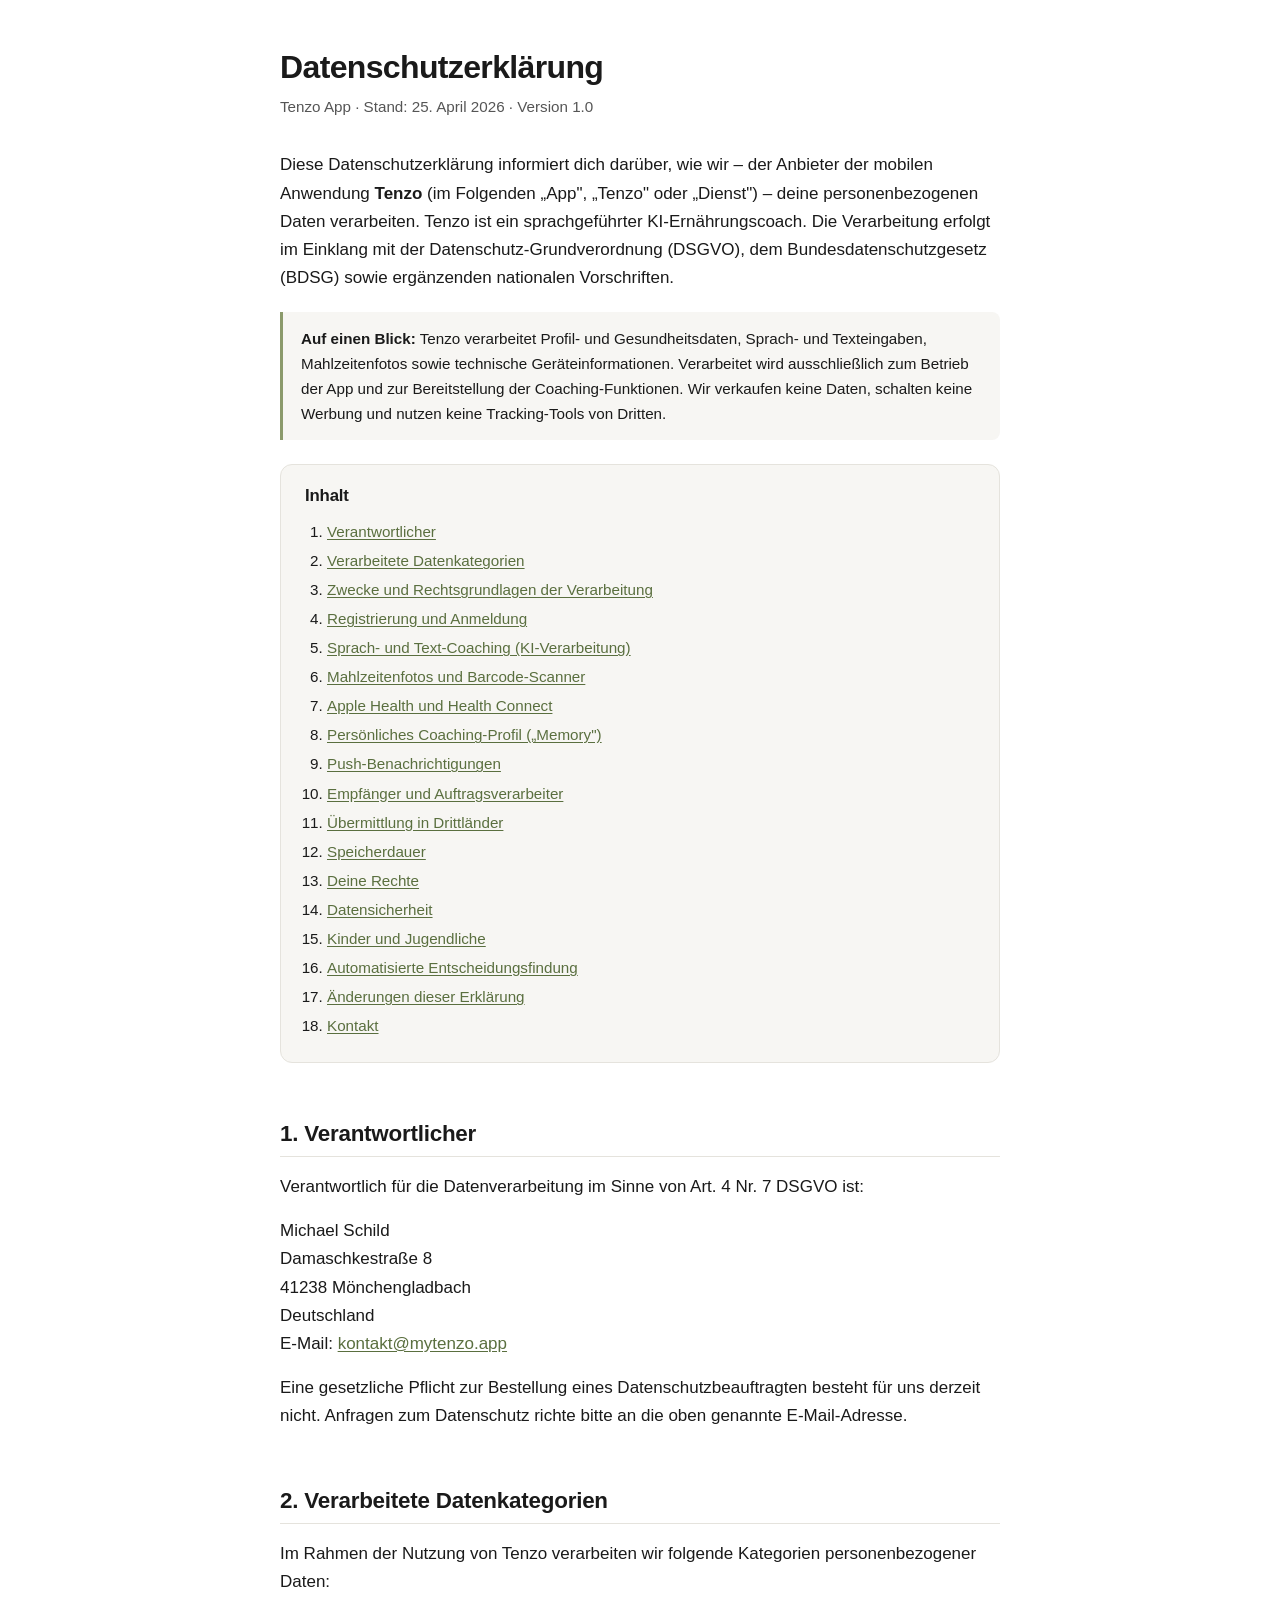
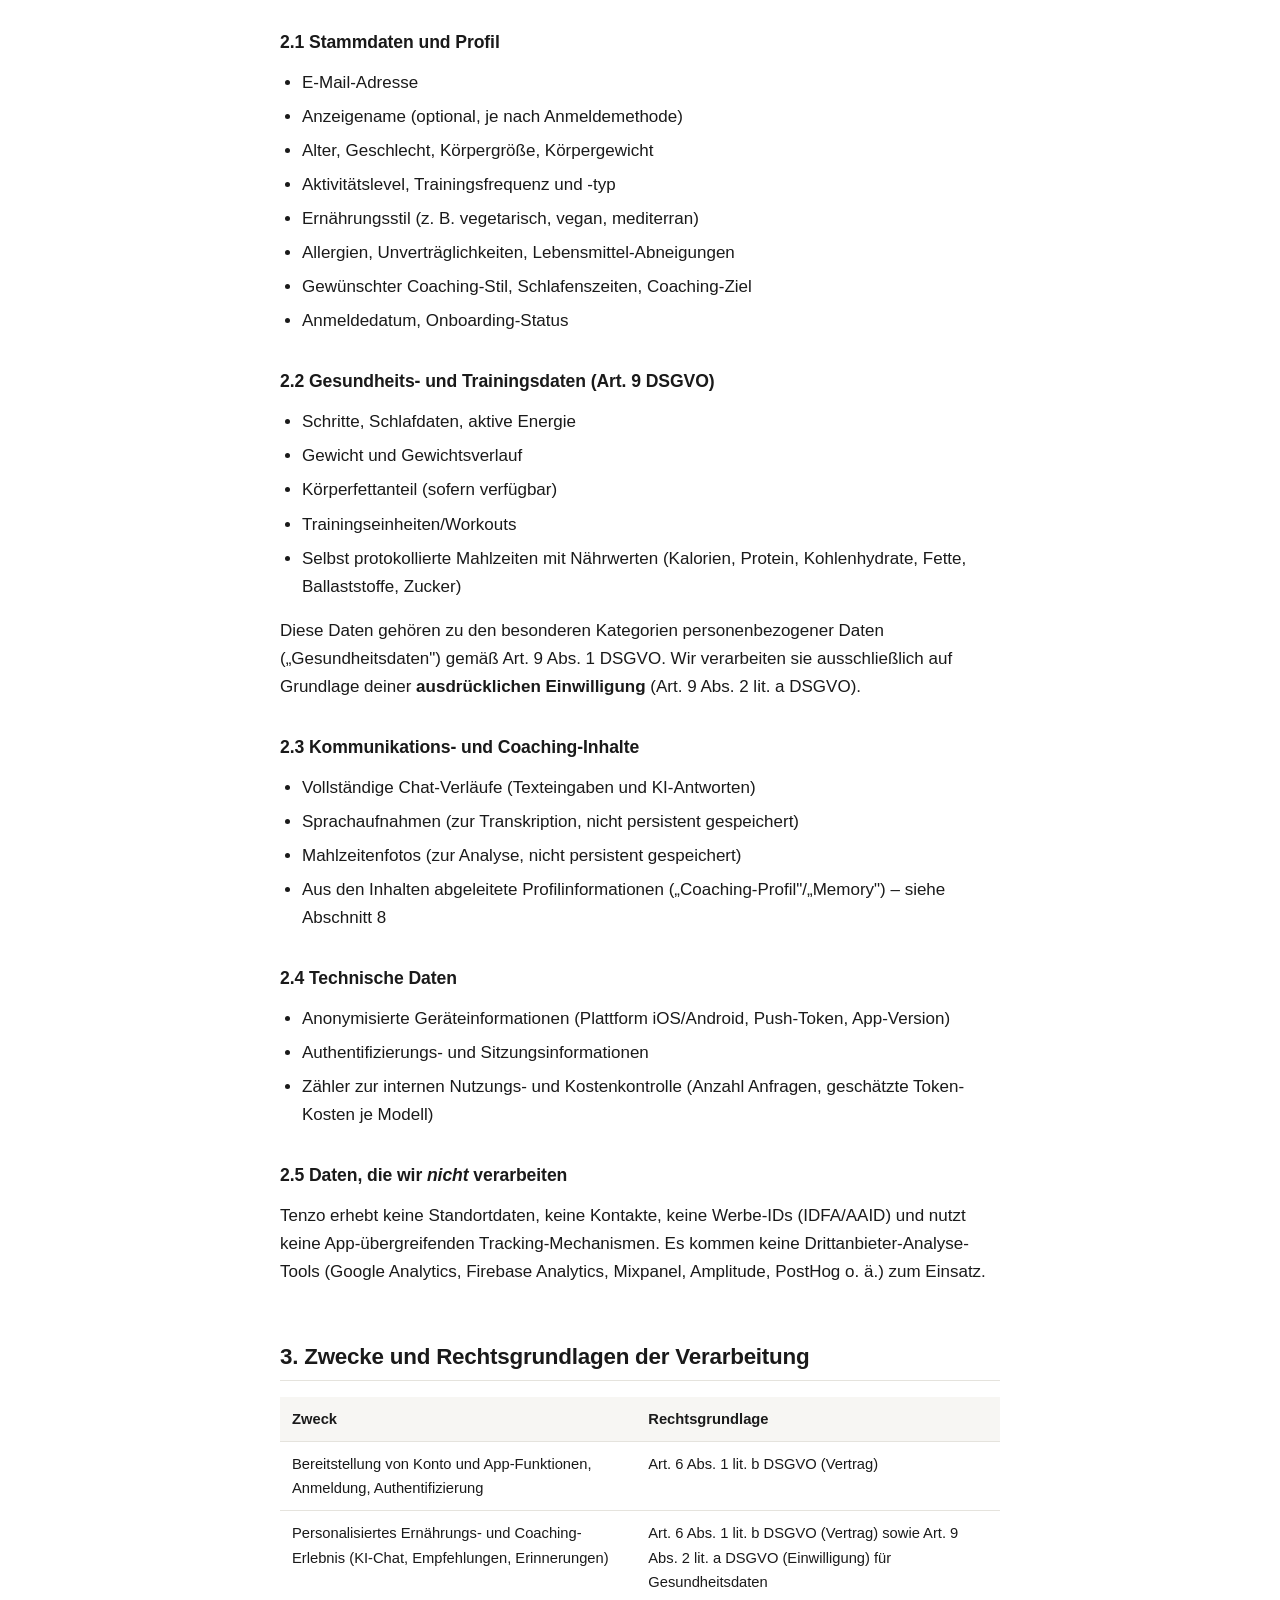
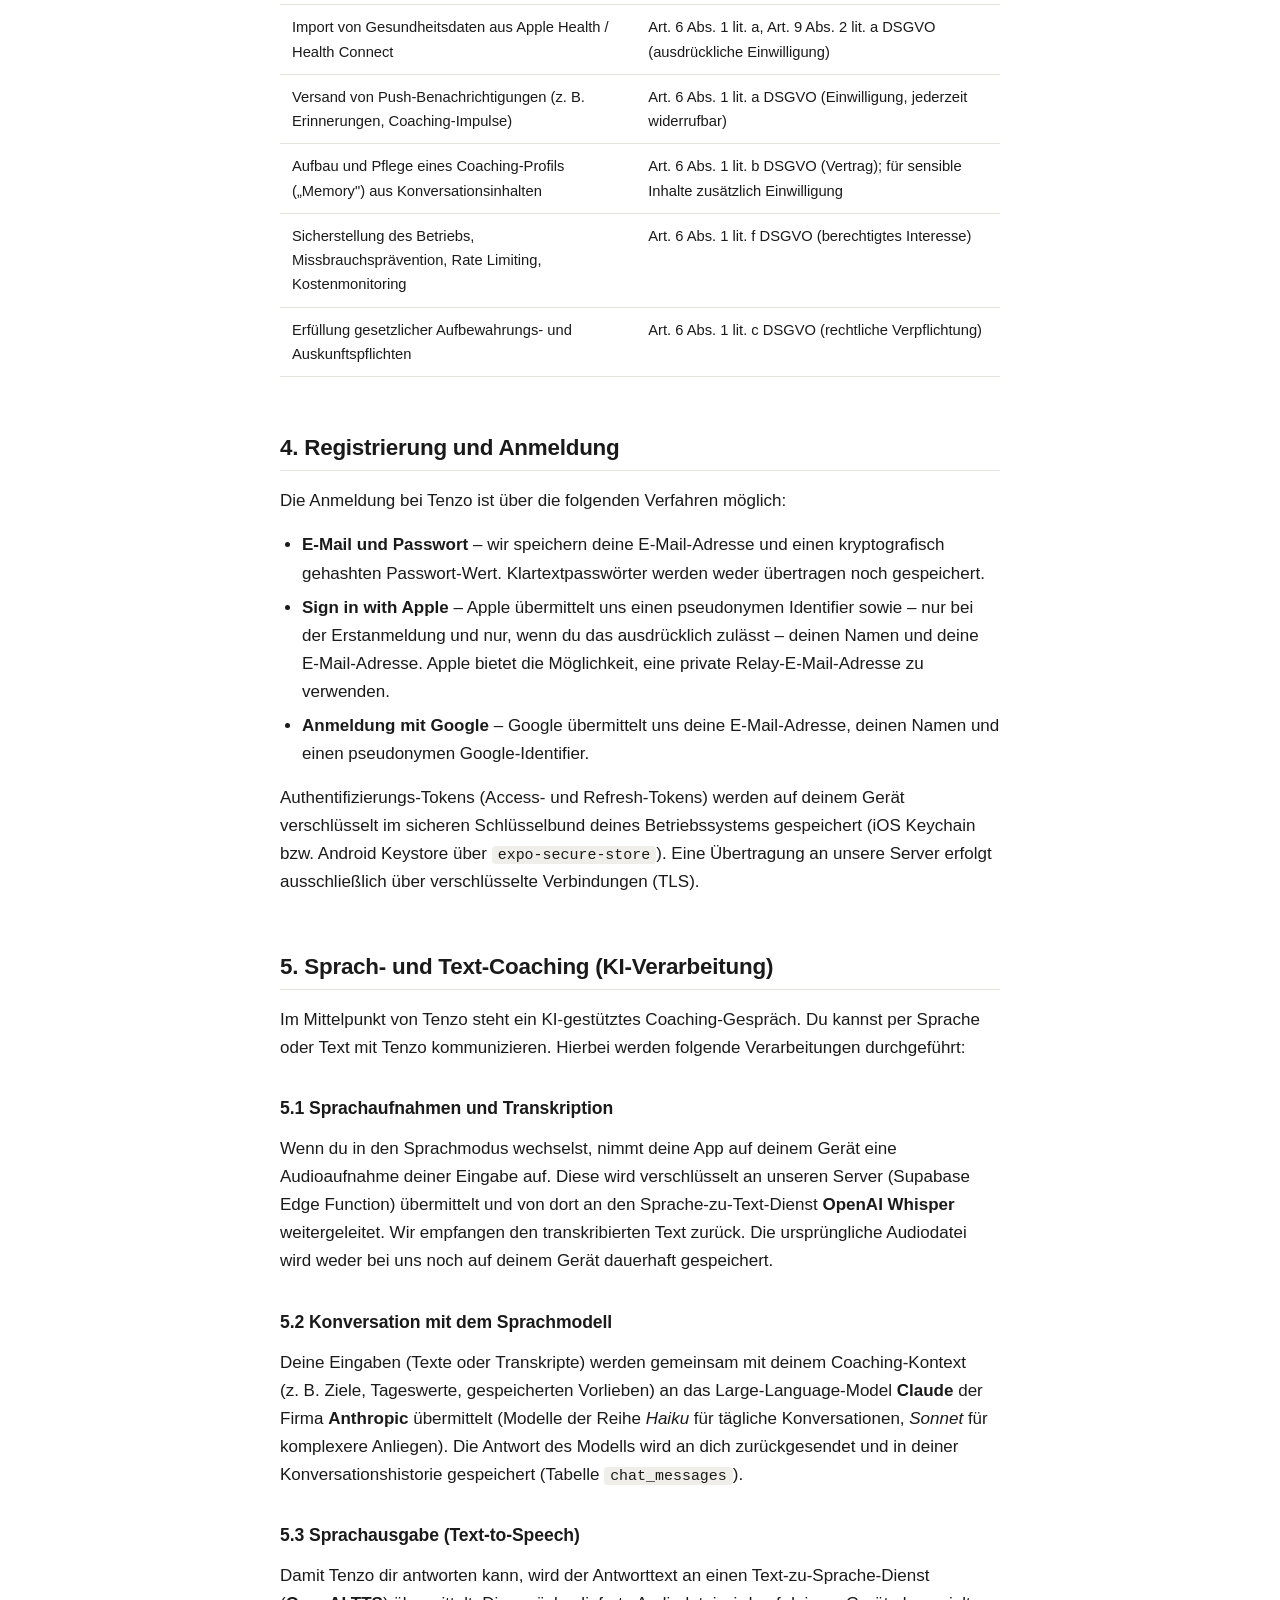
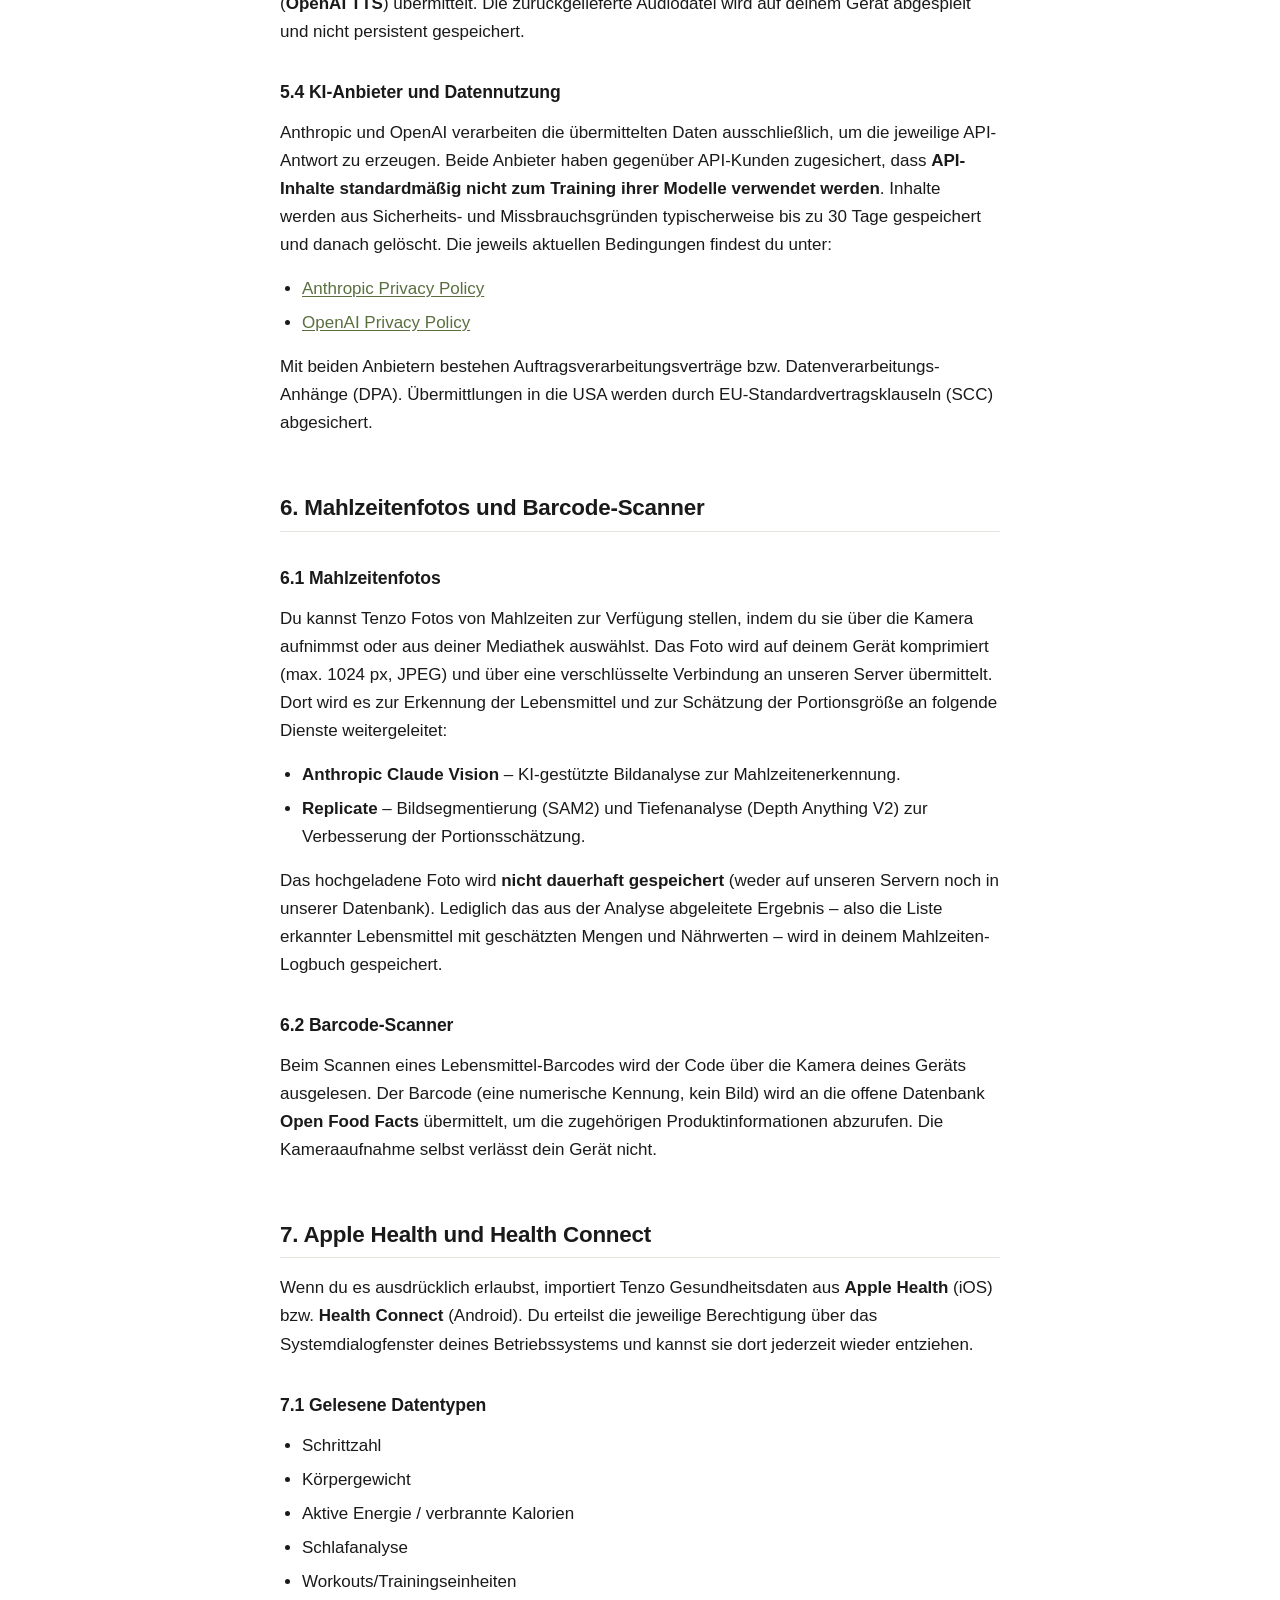
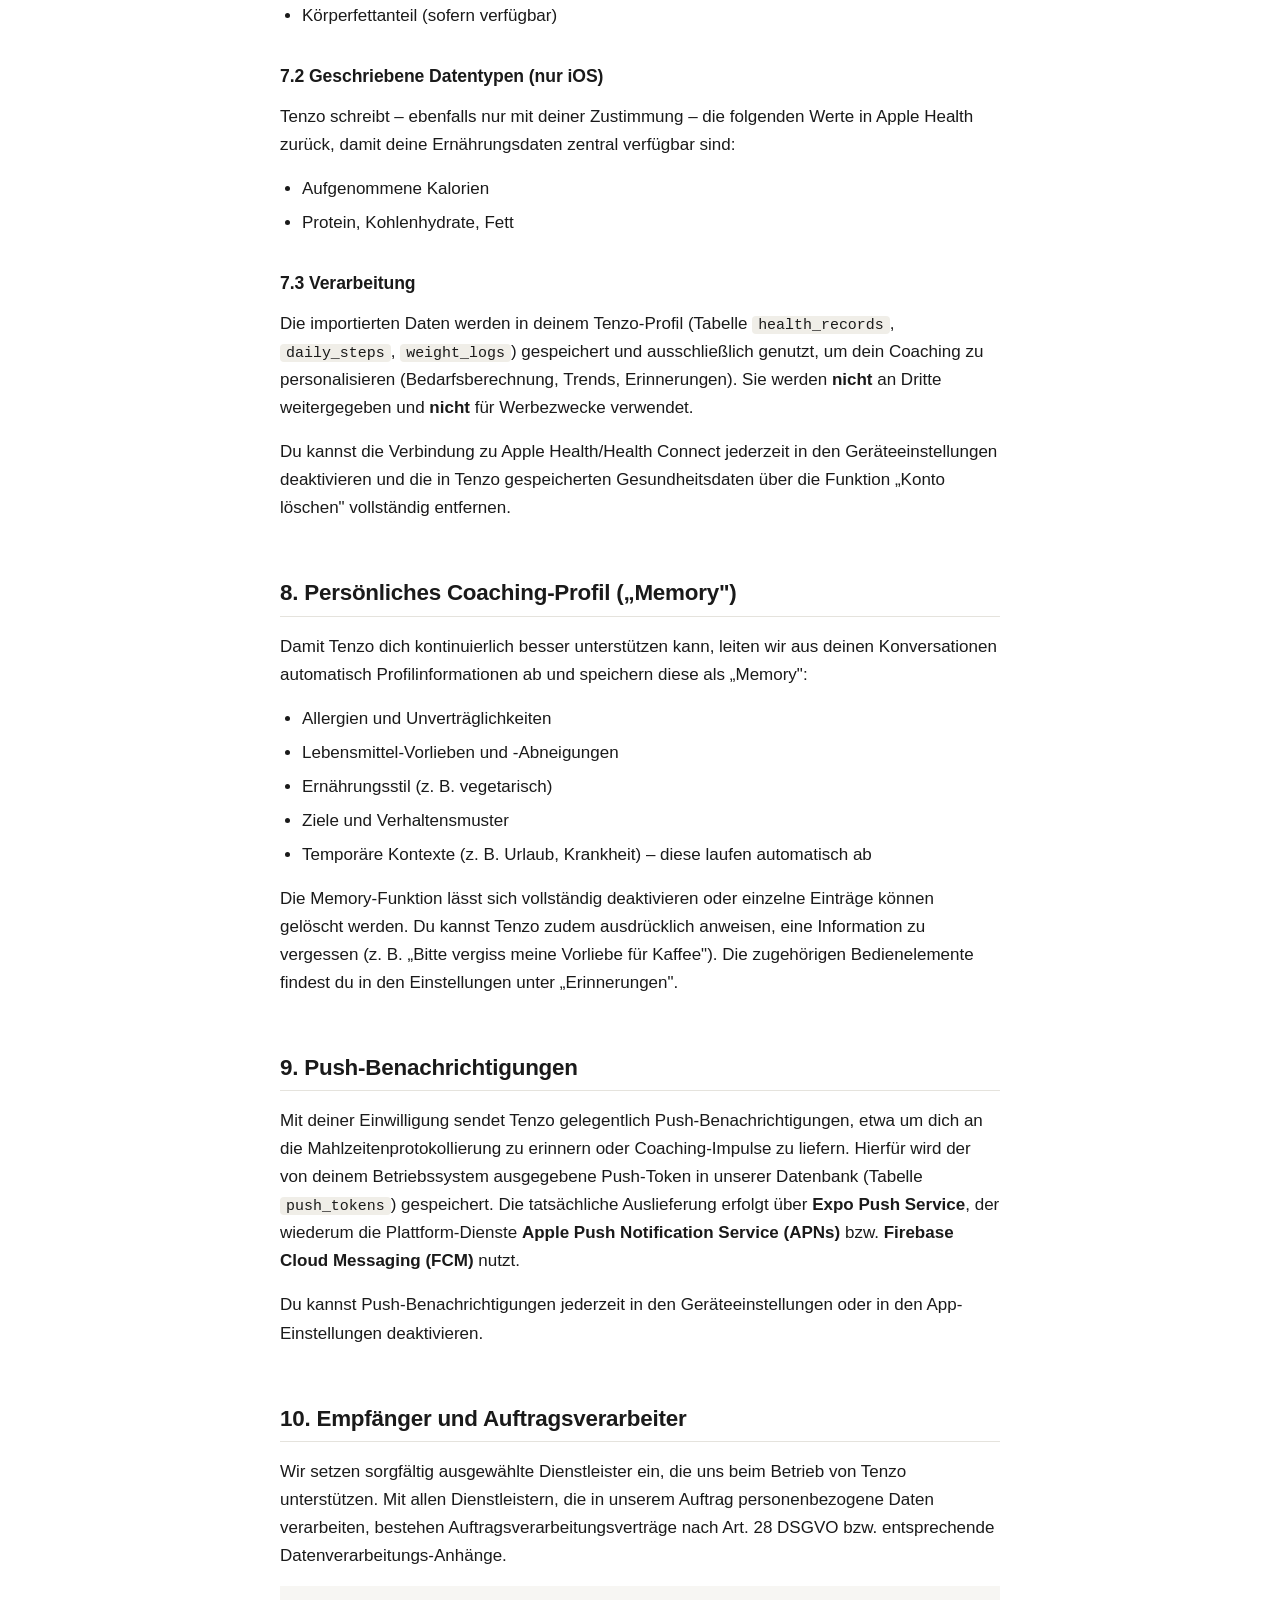
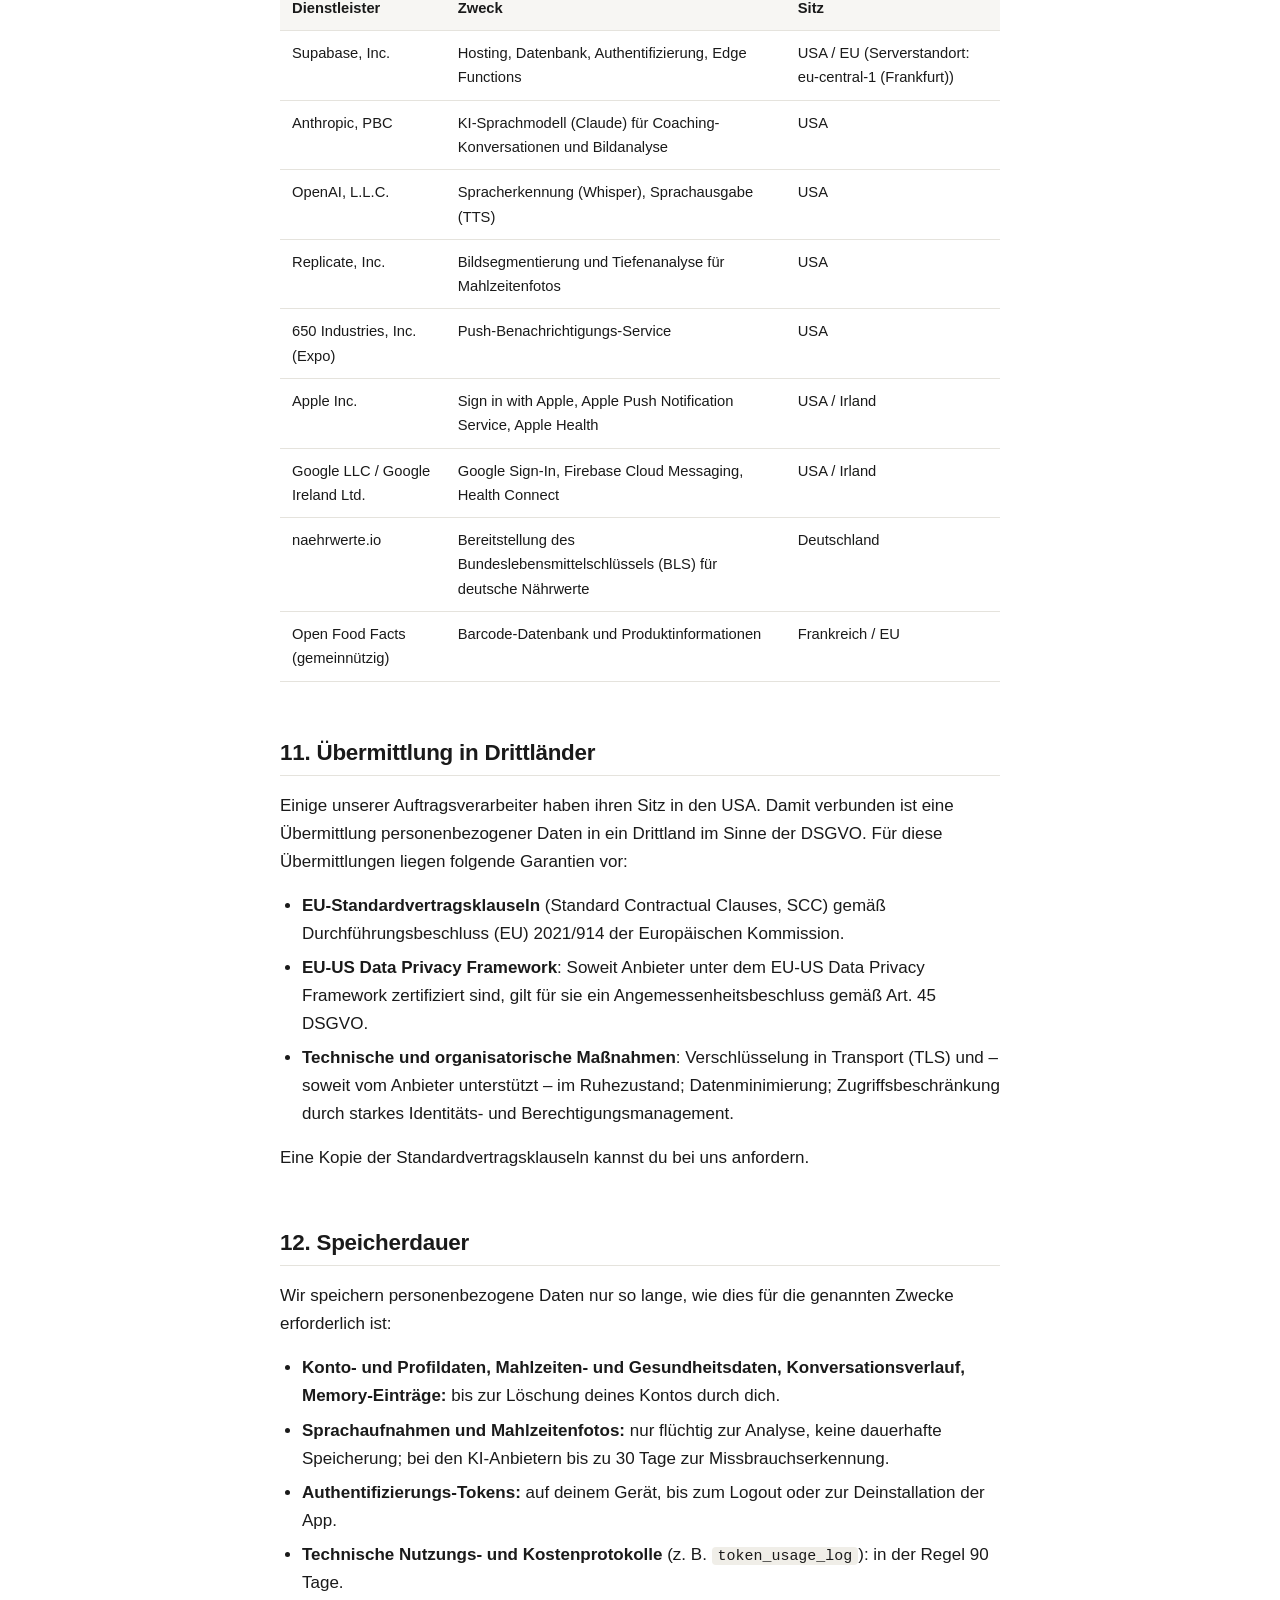
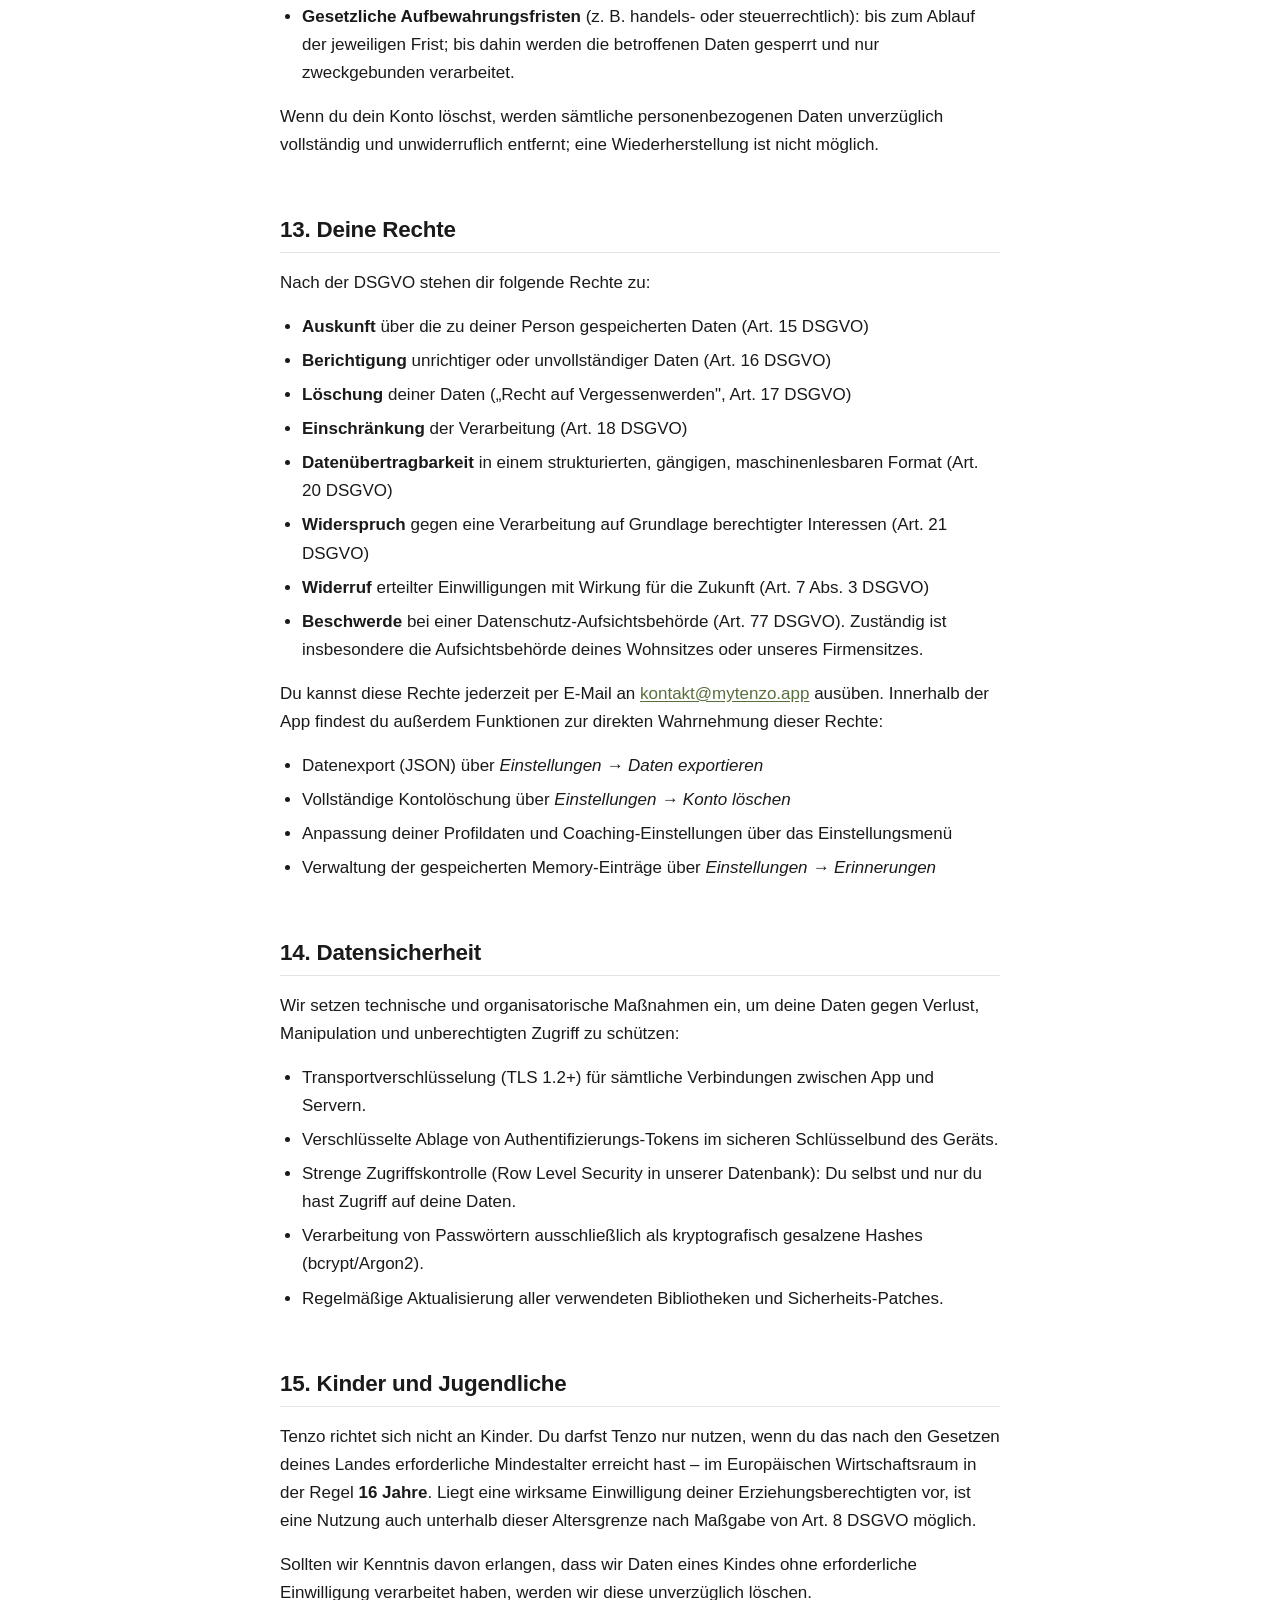
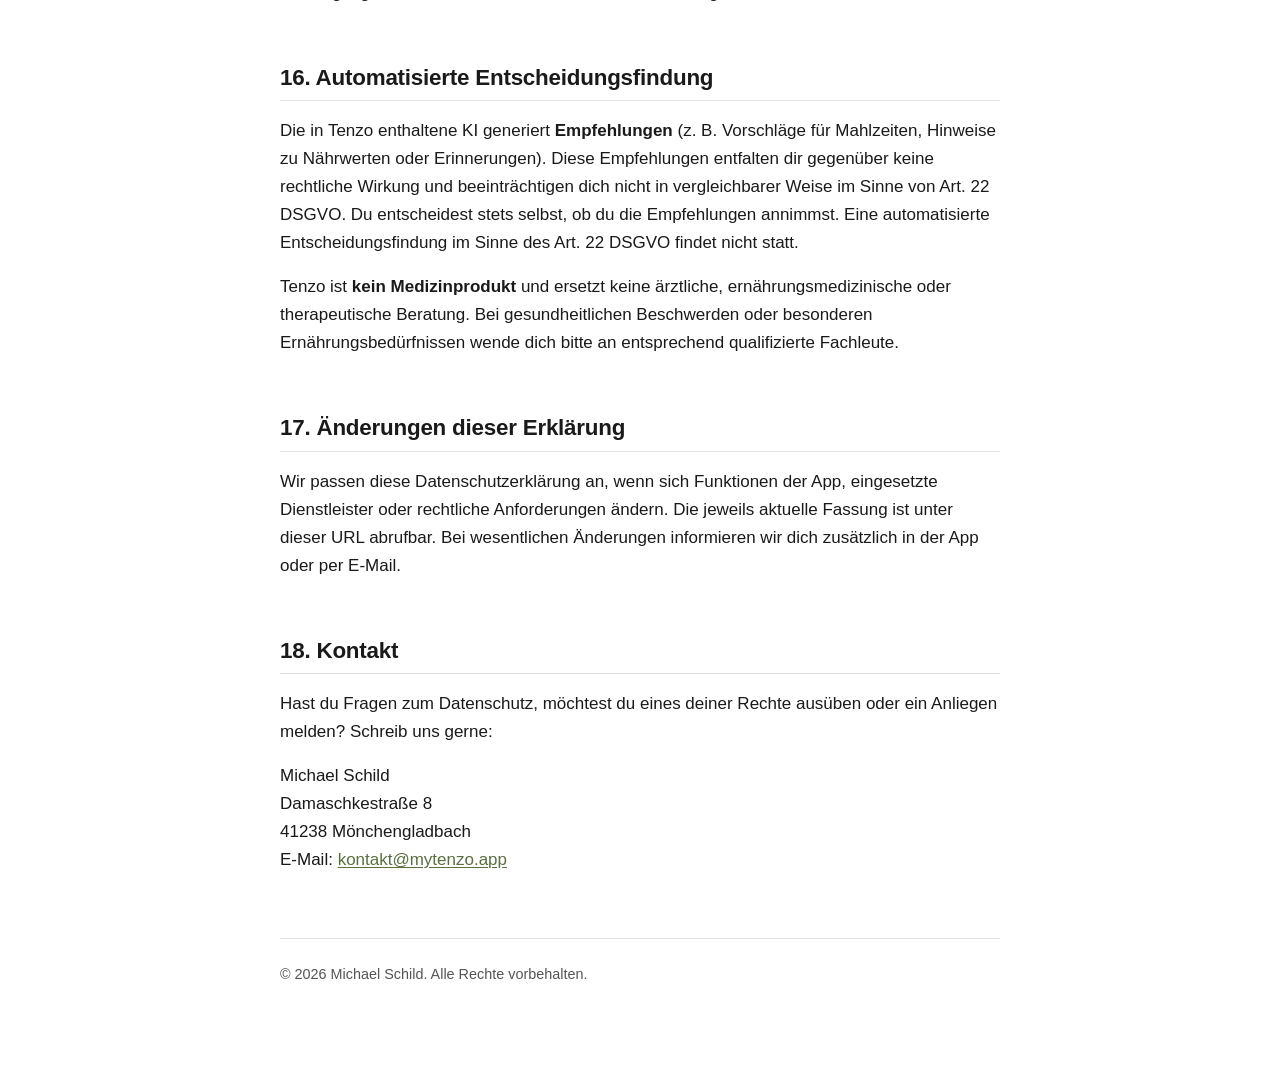
==== index.html @ c2c5041f "Add Tenzo privacy policy" ====
<!DOCTYPE html>
<html lang="de">
<head>
  <meta charset="UTF-8" />
  <meta name="viewport" content="width=device-width, initial-scale=1.0" />
  <title>Datenschutzerklärung – Tenzo</title>
  <meta name="description" content="Datenschutzerklärung für die Tenzo App – sprachgeführter KI-Ernährungscoach." />
  <style>
    :root {
      --bg: #ffffff;
      --bg-alt: #f7f6f3;
      --text: #1a1a1a;
      --text-muted: #555;
      --border: #e5e3dd;
      --accent: #8b9a6b;
      --link: #5a6f3f;
      --code-bg: #f0eee8;
      --max-width: 760px;
    }
    @media (prefers-color-scheme: dark) {
      :root {
        --bg: #121110;
        --bg-alt: #1c1b18;
        --text: #f0ebe3;
        --text-muted: #b3aea4;
        --border: #2c2a26;
        --accent: #8b9a6b;
        --link: #b3c192;
        --code-bg: #1f1e1a;
      }
    }
    * { box-sizing: border-box; }
    html { -webkit-text-size-adjust: 100%; }
    body {
      margin: 0;
      font-family: -apple-system, BlinkMacSystemFont, "Segoe UI", Roboto, "Helvetica Neue", Arial, sans-serif;
      font-size: 17px;
      line-height: 1.65;
      color: var(--text);
      background: var(--bg);
      -webkit-font-smoothing: antialiased;
    }
    main {
      max-width: var(--max-width);
      margin: 0 auto;
      padding: 48px 20px 80px;
    }
    h1 {
      font-size: 2rem;
      line-height: 1.2;
      margin: 0 0 8px;
      letter-spacing: -0.02em;
    }
    h2 {
      font-size: 1.4rem;
      line-height: 1.3;
      margin: 56px 0 16px;
      letter-spacing: -0.01em;
      padding-bottom: 8px;
      border-bottom: 1px solid var(--border);
    }
    h3 {
      font-size: 1.1rem;
      margin: 32px 0 12px;
      letter-spacing: -0.005em;
    }
    p, ul, ol { margin: 0 0 16px; }
    ul, ol { padding-left: 22px; }
    li { margin-bottom: 6px; }
    a {
      color: var(--link);
      text-decoration: underline;
      text-underline-offset: 2px;
    }
    a:hover { text-decoration-thickness: 2px; }
    .meta {
      color: var(--text-muted);
      font-size: 0.95rem;
      margin-bottom: 32px;
    }
    .toc {
      background: var(--bg-alt);
      border: 1px solid var(--border);
      border-radius: 12px;
      padding: 20px 24px;
      margin: 24px 0 40px;
    }
    .toc h2 {
      margin: 0 0 12px;
      font-size: 1.05rem;
      border: none;
      padding: 0;
    }
    .toc ol {
      margin: 0;
      padding-left: 22px;
      font-size: 0.95rem;
    }
    .toc li { margin-bottom: 4px; }
    table {
      width: 100%;
      border-collapse: collapse;
      margin: 16px 0 24px;
      font-size: 0.92rem;
    }
    th, td {
      text-align: left;
      padding: 10px 12px;
      border-bottom: 1px solid var(--border);
      vertical-align: top;
    }
    th {
      background: var(--bg-alt);
      font-weight: 600;
    }
    code {
      background: var(--code-bg);
      padding: 1px 6px;
      border-radius: 4px;
      font-size: 0.88em;
      font-family: ui-monospace, SFMono-Regular, Menlo, monospace;
    }
    .placeholder {
      background: #fff3cd;
      color: #604c00;
      padding: 1px 6px;
      border-radius: 4px;
      font-weight: 500;
    }
    @media (prefers-color-scheme: dark) {
      .placeholder { background: #3a2f00; color: #ffe175; }
    }
    .callout {
      background: var(--bg-alt);
      border-left: 3px solid var(--accent);
      padding: 14px 18px;
      margin: 20px 0;
      border-radius: 0 8px 8px 0;
      font-size: 0.95rem;
    }
    footer {
      margin-top: 64px;
      padding-top: 24px;
      border-top: 1px solid var(--border);
      color: var(--text-muted);
      font-size: 0.9rem;
    }
  </style>
</head>
<body>
  <main>
    <h1>Datenschutzerklärung</h1>
    <p class="meta">Tenzo App · Stand: 25. April 2026 · Version 1.0</p>

    <p>
      Diese Datenschutzerklärung informiert dich darüber, wie wir – der Anbieter der mobilen Anwendung
      <strong>Tenzo</strong> (im Folgenden „App", „Tenzo" oder „Dienst") – deine personenbezogenen Daten
      verarbeiten. Tenzo ist ein sprachgeführter KI-Ernährungscoach. Die Verarbeitung erfolgt im Einklang
      mit der Datenschutz-Grundverordnung (DSGVO), dem Bundesdatenschutzgesetz (BDSG) sowie ergänzenden
      nationalen Vorschriften.
    </p>

    <div class="callout">
      <strong>Auf einen Blick:</strong> Tenzo verarbeitet Profil- und Gesundheitsdaten, Sprach- und
      Texteingaben, Mahlzeitenfotos sowie technische Geräteinformationen. Verarbeitet wird ausschließlich
      zum Betrieb der App und zur Bereitstellung der Coaching-Funktionen. Wir verkaufen keine Daten,
      schalten keine Werbung und nutzen keine Tracking-Tools von Dritten.
    </div>

    <nav class="toc" aria-label="Inhaltsverzeichnis">
      <h2>Inhalt</h2>
      <ol>
        <li><a href="#verantwortlicher">Verantwortlicher</a></li>
        <li><a href="#datenkategorien">Verarbeitete Datenkategorien</a></li>
        <li><a href="#zwecke">Zwecke und Rechtsgrundlagen der Verarbeitung</a></li>
        <li><a href="#auth">Registrierung und Anmeldung</a></li>
        <li><a href="#chat">Sprach- und Text-Coaching (KI-Verarbeitung)</a></li>
        <li><a href="#fotos">Mahlzeitenfotos und Barcode-Scanner</a></li>
        <li><a href="#health">Apple Health und Health Connect</a></li>
        <li><a href="#memory">Persönliches Coaching-Profil („Memory")</a></li>
        <li><a href="#push">Push-Benachrichtigungen</a></li>
        <li><a href="#empfaenger">Empfänger und Auftragsverarbeiter</a></li>
        <li><a href="#drittland">Übermittlung in Drittländer</a></li>
        <li><a href="#speicherdauer">Speicherdauer</a></li>
        <li><a href="#rechte">Deine Rechte</a></li>
        <li><a href="#sicherheit">Datensicherheit</a></li>
        <li><a href="#kinder">Kinder und Jugendliche</a></li>
        <li><a href="#automatisierung">Automatisierte Entscheidungsfindung</a></li>
        <li><a href="#aenderungen">Änderungen dieser Erklärung</a></li>
        <li><a href="#kontakt">Kontakt</a></li>
      </ol>
    </nav>

    <h2 id="verantwortlicher">1. Verantwortlicher</h2>
    <p>
      Verantwortlich für die Datenverarbeitung im Sinne von Art. 4 Nr. 7 DSGVO ist:
    </p>
    <p>
      Michael Schild<br />
      Damaschkestraße 8<br />
      41238 Mönchengladbach<br />
      Deutschland<br />
      E-Mail: <a href="mailto:kontakt@mytenzo.app">kontakt@mytenzo.app</a>
    </p>
    <p>
      Eine gesetzliche Pflicht zur Bestellung eines Datenschutzbeauftragten besteht für uns derzeit nicht.
      Anfragen zum Datenschutz richte bitte an die oben genannte E-Mail-Adresse.
    </p>

    <h2 id="datenkategorien">2. Verarbeitete Datenkategorien</h2>
    <p>Im Rahmen der Nutzung von Tenzo verarbeiten wir folgende Kategorien personenbezogener Daten:</p>

    <h3>2.1 Stammdaten und Profil</h3>
    <ul>
      <li>E-Mail-Adresse</li>
      <li>Anzeigename (optional, je nach Anmeldemethode)</li>
      <li>Alter, Geschlecht, Körpergröße, Körpergewicht</li>
      <li>Aktivitätslevel, Trainingsfrequenz und -typ</li>
      <li>Ernährungsstil (z.&nbsp;B. vegetarisch, vegan, mediterran)</li>
      <li>Allergien, Unverträglichkeiten, Lebensmittel-Abneigungen</li>
      <li>Gewünschter Coaching-Stil, Schlafenszeiten, Coaching-Ziel</li>
      <li>Anmeldedatum, Onboarding-Status</li>
    </ul>

    <h3>2.2 Gesundheits- und Trainingsdaten (Art. 9 DSGVO)</h3>
    <ul>
      <li>Schritte, Schlafdaten, aktive Energie</li>
      <li>Gewicht und Gewichtsverlauf</li>
      <li>Körperfettanteil (sofern verfügbar)</li>
      <li>Trainingseinheiten/Workouts</li>
      <li>Selbst protokollierte Mahlzeiten mit Nährwerten (Kalorien, Protein, Kohlenhydrate, Fette, Ballaststoffe, Zucker)</li>
    </ul>
    <p>
      Diese Daten gehören zu den besonderen Kategorien personenbezogener Daten („Gesundheitsdaten")
      gemäß Art. 9 Abs. 1 DSGVO. Wir verarbeiten sie ausschließlich auf Grundlage deiner
      <strong>ausdrücklichen Einwilligung</strong> (Art. 9 Abs. 2 lit. a DSGVO).
    </p>

    <h3>2.3 Kommunikations- und Coaching-Inhalte</h3>
    <ul>
      <li>Vollständige Chat-Verläufe (Texteingaben und KI-Antworten)</li>
      <li>Sprachaufnahmen (zur Transkription, nicht persistent gespeichert)</li>
      <li>Mahlzeitenfotos (zur Analyse, nicht persistent gespeichert)</li>
      <li>Aus den Inhalten abgeleitete Profilinformationen („Coaching-Profil"/„Memory") – siehe Abschnitt 8</li>
    </ul>

    <h3>2.4 Technische Daten</h3>
    <ul>
      <li>Anonymisierte Geräteinformationen (Plattform iOS/Android, Push-Token, App-Version)</li>
      <li>Authentifizierungs- und Sitzungsinformationen</li>
      <li>Zähler zur internen Nutzungs- und Kostenkontrolle (Anzahl Anfragen, geschätzte Token-Kosten je Modell)</li>
    </ul>

    <h3>2.5 Daten, die wir <em>nicht</em> verarbeiten</h3>
    <p>
      Tenzo erhebt keine Standortdaten, keine Kontakte, keine Werbe-IDs (IDFA/AAID) und nutzt keine
      App-übergreifenden Tracking-Mechanismen. Es kommen keine Drittanbieter-Analyse-Tools
      (Google Analytics, Firebase Analytics, Mixpanel, Amplitude, PostHog o.&nbsp;ä.) zum Einsatz.
    </p>

    <h2 id="zwecke">3. Zwecke und Rechtsgrundlagen der Verarbeitung</h2>
    <table>
      <thead>
        <tr>
          <th>Zweck</th>
          <th>Rechtsgrundlage</th>
        </tr>
      </thead>
      <tbody>
        <tr>
          <td>Bereitstellung von Konto und App-Funktionen, Anmeldung, Authentifizierung</td>
          <td>Art. 6 Abs. 1 lit. b DSGVO (Vertrag)</td>
        </tr>
        <tr>
          <td>Personalisiertes Ernährungs- und Coaching-Erlebnis (KI-Chat, Empfehlungen, Erinnerungen)</td>
          <td>Art. 6 Abs. 1 lit. b DSGVO (Vertrag) sowie Art. 9 Abs. 2 lit. a DSGVO (Einwilligung) für Gesundheitsdaten</td>
        </tr>
        <tr>
          <td>Import von Gesundheitsdaten aus Apple Health / Health Connect</td>
          <td>Art. 6 Abs. 1 lit. a, Art. 9 Abs. 2 lit. a DSGVO (ausdrückliche Einwilligung)</td>
        </tr>
        <tr>
          <td>Versand von Push-Benachrichtigungen (z.&nbsp;B. Erinnerungen, Coaching-Impulse)</td>
          <td>Art. 6 Abs. 1 lit. a DSGVO (Einwilligung, jederzeit widerrufbar)</td>
        </tr>
        <tr>
          <td>Aufbau und Pflege eines Coaching-Profils („Memory") aus Konversationsinhalten</td>
          <td>Art. 6 Abs. 1 lit. b DSGVO (Vertrag); für sensible Inhalte zusätzlich Einwilligung</td>
        </tr>
        <tr>
          <td>Sicherstellung des Betriebs, Missbrauchsprävention, Rate Limiting, Kostenmonitoring</td>
          <td>Art. 6 Abs. 1 lit. f DSGVO (berechtigtes Interesse)</td>
        </tr>
        <tr>
          <td>Erfüllung gesetzlicher Aufbewahrungs- und Auskunftspflichten</td>
          <td>Art. 6 Abs. 1 lit. c DSGVO (rechtliche Verpflichtung)</td>
        </tr>
      </tbody>
    </table>

    <h2 id="auth">4. Registrierung und Anmeldung</h2>
    <p>
      Die Anmeldung bei Tenzo ist über die folgenden Verfahren möglich:
    </p>
    <ul>
      <li>
        <strong>E-Mail und Passwort</strong> – wir speichern deine E-Mail-Adresse und einen kryptografisch
        gehashten Passwort-Wert. Klartextpasswörter werden weder übertragen noch gespeichert.
      </li>
      <li>
        <strong>Sign in with Apple</strong> – Apple übermittelt uns einen pseudonymen Identifier sowie
        – nur bei der Erstanmeldung und nur, wenn du das ausdrücklich zulässt – deinen Namen und deine
        E-Mail-Adresse. Apple bietet die Möglichkeit, eine private Relay-E-Mail-Adresse zu verwenden.
      </li>
      <li>
        <strong>Anmeldung mit Google</strong> – Google übermittelt uns deine E-Mail-Adresse, deinen Namen
        und einen pseudonymen Google-Identifier.
      </li>
    </ul>
    <p>
      Authentifizierungs-Tokens (Access- und Refresh-Tokens) werden auf deinem Gerät verschlüsselt im
      sicheren Schlüsselbund deines Betriebssystems gespeichert (iOS Keychain bzw. Android Keystore über
      <code>expo-secure-store</code>). Eine Übertragung an unsere Server erfolgt ausschließlich über
      verschlüsselte Verbindungen (TLS).
    </p>

    <h2 id="chat">5. Sprach- und Text-Coaching (KI-Verarbeitung)</h2>
    <p>
      Im Mittelpunkt von Tenzo steht ein KI-gestütztes Coaching-Gespräch. Du kannst per Sprache oder Text
      mit Tenzo kommunizieren. Hierbei werden folgende Verarbeitungen durchgeführt:
    </p>

    <h3>5.1 Sprachaufnahmen und Transkription</h3>
    <p>
      Wenn du in den Sprachmodus wechselst, nimmt deine App auf deinem Gerät eine Audioaufnahme deiner
      Eingabe auf. Diese wird verschlüsselt an unseren Server (Supabase Edge Function) übermittelt und
      von dort an den Sprache-zu-Text-Dienst <strong>OpenAI Whisper</strong> weitergeleitet. Wir
      empfangen den transkribierten Text zurück. Die ursprüngliche Audiodatei wird weder bei uns noch
      auf deinem Gerät dauerhaft gespeichert.
    </p>

    <h3>5.2 Konversation mit dem Sprachmodell</h3>
    <p>
      Deine Eingaben (Texte oder Transkripte) werden gemeinsam mit deinem Coaching-Kontext (z.&nbsp;B.
      Ziele, Tageswerte, gespeicherten Vorlieben) an das Large-Language-Model
      <strong>Claude</strong> der Firma <strong>Anthropic</strong> übermittelt (Modelle der Reihe
      <em>Haiku</em> für tägliche Konversationen, <em>Sonnet</em> für komplexere Anliegen). Die Antwort
      des Modells wird an dich zurückgesendet und in deiner Konversationshistorie gespeichert
      (Tabelle <code>chat_messages</code>).
    </p>

    <h3>5.3 Sprachausgabe (Text-to-Speech)</h3>
    <p>
      Damit Tenzo dir antworten kann, wird der Antworttext an einen Text-zu-Sprache-Dienst
      (<strong>OpenAI TTS</strong>) übermittelt. Die zurückgelieferte Audiodatei wird auf deinem Gerät
      abgespielt und nicht persistent gespeichert.
    </p>

    <h3>5.4 KI-Anbieter und Datennutzung</h3>
    <p>
      Anthropic und OpenAI verarbeiten die übermittelten Daten ausschließlich, um die jeweilige
      API-Antwort zu erzeugen. Beide Anbieter haben gegenüber API-Kunden zugesichert, dass
      <strong>API-Inhalte standardmäßig nicht zum Training ihrer Modelle verwendet werden</strong>.
      Inhalte werden aus Sicherheits- und Missbrauchsgründen typischerweise bis zu 30 Tage gespeichert
      und danach gelöscht. Die jeweils aktuellen Bedingungen findest du unter:
    </p>
    <ul>
      <li><a href="https://www.anthropic.com/legal/privacy" target="_blank" rel="noopener">Anthropic Privacy Policy</a></li>
      <li><a href="https://openai.com/policies/row-privacy-policy" target="_blank" rel="noopener">OpenAI Privacy Policy</a></li>
    </ul>
    <p>
      Mit beiden Anbietern bestehen Auftragsverarbeitungsverträge bzw. Datenverarbeitungs-Anhänge (DPA).
      Übermittlungen in die USA werden durch EU-Standardvertragsklauseln (SCC) abgesichert.
    </p>

    <h2 id="fotos">6. Mahlzeitenfotos und Barcode-Scanner</h2>
    <h3>6.1 Mahlzeitenfotos</h3>
    <p>
      Du kannst Tenzo Fotos von Mahlzeiten zur Verfügung stellen, indem du sie über die Kamera aufnimmst
      oder aus deiner Mediathek auswählst. Das Foto wird auf deinem Gerät komprimiert (max. 1024&nbsp;px,
      JPEG) und über eine verschlüsselte Verbindung an unseren Server übermittelt. Dort wird es zur
      Erkennung der Lebensmittel und zur Schätzung der Portionsgröße an folgende Dienste weitergeleitet:
    </p>
    <ul>
      <li><strong>Anthropic Claude Vision</strong> – KI-gestützte Bildanalyse zur Mahlzeitenerkennung.</li>
      <li><strong>Replicate</strong> – Bildsegmentierung (SAM2) und Tiefenanalyse (Depth Anything V2)
        zur Verbesserung der Portionsschätzung.</li>
    </ul>
    <p>
      Das hochgeladene Foto wird <strong>nicht dauerhaft gespeichert</strong> (weder auf unseren Servern
      noch in unserer Datenbank). Lediglich das aus der Analyse abgeleitete Ergebnis – also die Liste
      erkannter Lebensmittel mit geschätzten Mengen und Nährwerten – wird in deinem Mahlzeiten-Logbuch
      gespeichert.
    </p>

    <h3>6.2 Barcode-Scanner</h3>
    <p>
      Beim Scannen eines Lebensmittel-Barcodes wird der Code über die Kamera deines Geräts ausgelesen.
      Der Barcode (eine numerische Kennung, kein Bild) wird an die offene Datenbank
      <strong>Open Food Facts</strong> übermittelt, um die zugehörigen Produktinformationen abzurufen.
      Die Kameraaufnahme selbst verlässt dein Gerät nicht.
    </p>

    <h2 id="health">7. Apple Health und Health Connect</h2>
    <p>
      Wenn du es ausdrücklich erlaubst, importiert Tenzo Gesundheitsdaten aus
      <strong>Apple Health</strong> (iOS) bzw. <strong>Health Connect</strong> (Android). Du erteilst
      die jeweilige Berechtigung über das Systemdialogfenster deines Betriebssystems und kannst sie dort
      jederzeit wieder entziehen.
    </p>

    <h3>7.1 Gelesene Datentypen</h3>
    <ul>
      <li>Schrittzahl</li>
      <li>Körpergewicht</li>
      <li>Aktive Energie / verbrannte Kalorien</li>
      <li>Schlafanalyse</li>
      <li>Workouts/Trainingseinheiten</li>
      <li>Körperfettanteil (sofern verfügbar)</li>
    </ul>

    <h3>7.2 Geschriebene Datentypen (nur iOS)</h3>
    <p>
      Tenzo schreibt – ebenfalls nur mit deiner Zustimmung – die folgenden Werte in Apple Health
      zurück, damit deine Ernährungsdaten zentral verfügbar sind:
    </p>
    <ul>
      <li>Aufgenommene Kalorien</li>
      <li>Protein, Kohlenhydrate, Fett</li>
    </ul>

    <h3>7.3 Verarbeitung</h3>
    <p>
      Die importierten Daten werden in deinem Tenzo-Profil (Tabelle <code>health_records</code>,
      <code>daily_steps</code>, <code>weight_logs</code>) gespeichert und ausschließlich genutzt, um
      dein Coaching zu personalisieren (Bedarfsberechnung, Trends, Erinnerungen). Sie werden
      <strong>nicht</strong> an Dritte weitergegeben und <strong>nicht</strong> für Werbezwecke
      verwendet.
    </p>
    <p>
      Du kannst die Verbindung zu Apple Health/Health Connect jederzeit in den Geräteeinstellungen
      deaktivieren und die in Tenzo gespeicherten Gesundheitsdaten über die Funktion „Konto löschen"
      vollständig entfernen.
    </p>

    <h2 id="memory">8. Persönliches Coaching-Profil („Memory")</h2>
    <p>
      Damit Tenzo dich kontinuierlich besser unterstützen kann, leiten wir aus deinen Konversationen
      automatisch Profilinformationen ab und speichern diese als „Memory":
    </p>
    <ul>
      <li>Allergien und Unverträglichkeiten</li>
      <li>Lebensmittel-Vorlieben und -Abneigungen</li>
      <li>Ernährungsstil (z.&nbsp;B. vegetarisch)</li>
      <li>Ziele und Verhaltensmuster</li>
      <li>Temporäre Kontexte (z.&nbsp;B. Urlaub, Krankheit) – diese laufen automatisch ab</li>
    </ul>
    <p>
      Die Memory-Funktion lässt sich vollständig deaktivieren oder einzelne Einträge können gelöscht
      werden. Du kannst Tenzo zudem ausdrücklich anweisen, eine Information zu vergessen
      (z.&nbsp;B. „Bitte vergiss meine Vorliebe für Kaffee"). Die zugehörigen Bedienelemente findest du
      in den Einstellungen unter „Erinnerungen".
    </p>

    <h2 id="push">9. Push-Benachrichtigungen</h2>
    <p>
      Mit deiner Einwilligung sendet Tenzo gelegentlich Push-Benachrichtigungen, etwa um dich an die
      Mahlzeitenprotokollierung zu erinnern oder Coaching-Impulse zu liefern. Hierfür wird der von
      deinem Betriebssystem ausgegebene Push-Token in unserer Datenbank (Tabelle
      <code>push_tokens</code>) gespeichert. Die tatsächliche Auslieferung erfolgt über
      <strong>Expo Push Service</strong>, der wiederum die Plattform-Dienste
      <strong>Apple Push Notification Service (APNs)</strong> bzw. <strong>Firebase Cloud Messaging
      (FCM)</strong> nutzt.
    </p>
    <p>
      Du kannst Push-Benachrichtigungen jederzeit in den Geräteeinstellungen oder in den
      App-Einstellungen deaktivieren.
    </p>

    <h2 id="empfaenger">10. Empfänger und Auftragsverarbeiter</h2>
    <p>
      Wir setzen sorgfältig ausgewählte Dienstleister ein, die uns beim Betrieb von Tenzo unterstützen.
      Mit allen Dienstleistern, die in unserem Auftrag personenbezogene Daten verarbeiten, bestehen
      Auftragsverarbeitungsverträge nach Art. 28 DSGVO bzw. entsprechende Datenverarbeitungs-Anhänge.
    </p>
    <table>
      <thead>
        <tr>
          <th>Dienstleister</th>
          <th>Zweck</th>
          <th>Sitz</th>
        </tr>
      </thead>
      <tbody>
        <tr>
          <td>Supabase, Inc.</td>
          <td>Hosting, Datenbank, Authentifizierung, Edge Functions</td>
          <td>USA / EU (Serverstandort: eu-central-1 (Frankfurt))</td>
        </tr>
        <tr>
          <td>Anthropic, PBC</td>
          <td>KI-Sprachmodell (Claude) für Coaching-Konversationen und Bildanalyse</td>
          <td>USA</td>
        </tr>
        <tr>
          <td>OpenAI, L.L.C.</td>
          <td>Spracherkennung (Whisper), Sprachausgabe (TTS)</td>
          <td>USA</td>
        </tr>
        <tr>
          <td>Replicate, Inc.</td>
          <td>Bildsegmentierung und Tiefenanalyse für Mahlzeitenfotos</td>
          <td>USA</td>
        </tr>
        <tr>
          <td>650 Industries, Inc. (Expo)</td>
          <td>Push-Benachrichtigungs-Service</td>
          <td>USA</td>
        </tr>
        <tr>
          <td>Apple Inc.</td>
          <td>Sign in with Apple, Apple Push Notification Service, Apple Health</td>
          <td>USA / Irland</td>
        </tr>
        <tr>
          <td>Google LLC / Google Ireland Ltd.</td>
          <td>Google Sign-In, Firebase Cloud Messaging, Health Connect</td>
          <td>USA / Irland</td>
        </tr>
        <tr>
          <td>naehrwerte.io</td>
          <td>Bereitstellung des Bundeslebensmittelschlüssels (BLS) für deutsche Nährwerte</td>
          <td>Deutschland</td>
        </tr>
        <tr>
          <td>Open Food Facts (gemeinnützig)</td>
          <td>Barcode-Datenbank und Produktinformationen</td>
          <td>Frankreich / EU</td>
        </tr>
      </tbody>
    </table>

    <h2 id="drittland">11. Übermittlung in Drittländer</h2>
    <p>
      Einige unserer Auftragsverarbeiter haben ihren Sitz in den USA. Damit verbunden ist eine
      Übermittlung personenbezogener Daten in ein Drittland im Sinne der DSGVO. Für diese
      Übermittlungen liegen folgende Garantien vor:
    </p>
    <ul>
      <li>
        <strong>EU-Standardvertragsklauseln</strong> (Standard Contractual Clauses, SCC) gemäß
        Durchführungsbeschluss (EU) 2021/914 der Europäischen Kommission.
      </li>
      <li>
        <strong>EU-US Data Privacy Framework</strong>: Soweit Anbieter unter dem
        EU-US Data Privacy Framework zertifiziert sind, gilt für sie ein Angemessenheitsbeschluss
        gemäß Art. 45 DSGVO.
      </li>
      <li>
        <strong>Technische und organisatorische Maßnahmen</strong>: Verschlüsselung in Transport (TLS)
        und – soweit vom Anbieter unterstützt – im Ruhezustand; Datenminimierung; Zugriffsbeschränkung
        durch starkes Identitäts- und Berechtigungsmanagement.
      </li>
    </ul>
    <p>
      Eine Kopie der Standardvertragsklauseln kannst du bei uns anfordern.
    </p>

    <h2 id="speicherdauer">12. Speicherdauer</h2>
    <p>
      Wir speichern personenbezogene Daten nur so lange, wie dies für die genannten Zwecke erforderlich
      ist:
    </p>
    <ul>
      <li>
        <strong>Konto- und Profildaten, Mahlzeiten- und Gesundheitsdaten, Konversationsverlauf,
        Memory-Einträge:</strong> bis zur Löschung deines Kontos durch dich.
      </li>
      <li>
        <strong>Sprachaufnahmen und Mahlzeitenfotos:</strong> nur flüchtig zur Analyse, keine dauerhafte
        Speicherung; bei den KI-Anbietern bis zu 30 Tage zur Missbrauchserkennung.
      </li>
      <li>
        <strong>Authentifizierungs-Tokens:</strong> auf deinem Gerät, bis zum Logout oder zur
        Deinstallation der App.
      </li>
      <li>
        <strong>Technische Nutzungs- und Kostenprotokolle</strong> (z.&nbsp;B. <code>token_usage_log</code>):
        in der Regel 90 Tage.
      </li>
      <li>
        <strong>Gesetzliche Aufbewahrungsfristen</strong> (z.&nbsp;B. handels- oder steuerrechtlich):
        bis zum Ablauf der jeweiligen Frist; bis dahin werden die betroffenen Daten gesperrt und nur
        zweckgebunden verarbeitet.
      </li>
    </ul>
    <p>
      Wenn du dein Konto löschst, werden sämtliche personenbezogenen Daten unverzüglich vollständig
      und unwiderruflich entfernt; eine Wiederherstellung ist nicht möglich.
    </p>

    <h2 id="rechte">13. Deine Rechte</h2>
    <p>Nach der DSGVO stehen dir folgende Rechte zu:</p>
    <ul>
      <li><strong>Auskunft</strong> über die zu deiner Person gespeicherten Daten (Art. 15 DSGVO)</li>
      <li><strong>Berichtigung</strong> unrichtiger oder unvollständiger Daten (Art. 16 DSGVO)</li>
      <li><strong>Löschung</strong> deiner Daten („Recht auf Vergessenwerden", Art. 17 DSGVO)</li>
      <li><strong>Einschränkung</strong> der Verarbeitung (Art. 18 DSGVO)</li>
      <li><strong>Datenübertragbarkeit</strong> in einem strukturierten, gängigen, maschinenlesbaren Format (Art. 20 DSGVO)</li>
      <li><strong>Widerspruch</strong> gegen eine Verarbeitung auf Grundlage berechtigter Interessen (Art. 21 DSGVO)</li>
      <li>
        <strong>Widerruf</strong> erteilter Einwilligungen mit Wirkung für die Zukunft (Art. 7 Abs. 3 DSGVO)
      </li>
      <li>
        <strong>Beschwerde</strong> bei einer Datenschutz-Aufsichtsbehörde (Art. 77 DSGVO). Zuständig
        ist insbesondere die Aufsichtsbehörde deines Wohnsitzes oder unseres Firmensitzes.
      </li>
    </ul>
    <p>
      Du kannst diese Rechte jederzeit per E-Mail an
      <a href="mailto:kontakt@mytenzo.app">kontakt@mytenzo.app</a> ausüben. Innerhalb der App findest du außerdem
      Funktionen zur direkten Wahrnehmung dieser Rechte:
    </p>
    <ul>
      <li>Datenexport (JSON) über <em>Einstellungen → Daten exportieren</em></li>
      <li>Vollständige Kontolöschung über <em>Einstellungen → Konto löschen</em></li>
      <li>Anpassung deiner Profildaten und Coaching-Einstellungen über das Einstellungsmenü</li>
      <li>Verwaltung der gespeicherten Memory-Einträge über <em>Einstellungen → Erinnerungen</em></li>
    </ul>

    <h2 id="sicherheit">14. Datensicherheit</h2>
    <p>
      Wir setzen technische und organisatorische Maßnahmen ein, um deine Daten gegen Verlust,
      Manipulation und unberechtigten Zugriff zu schützen:
    </p>
    <ul>
      <li>Transportverschlüsselung (TLS 1.2+) für sämtliche Verbindungen zwischen App und Servern.</li>
      <li>Verschlüsselte Ablage von Authentifizierungs-Tokens im sicheren Schlüsselbund des Geräts.</li>
      <li>
        Strenge Zugriffskontrolle (Row Level Security in unserer Datenbank): Du selbst und nur du hast
        Zugriff auf deine Daten.
      </li>
      <li>
        Verarbeitung von Passwörtern ausschließlich als kryptografisch gesalzene Hashes (bcrypt/Argon2).
      </li>
      <li>Regelmäßige Aktualisierung aller verwendeten Bibliotheken und Sicherheits-Patches.</li>
    </ul>

    <h2 id="kinder">15. Kinder und Jugendliche</h2>
    <p>
      Tenzo richtet sich nicht an Kinder. Du darfst Tenzo nur nutzen, wenn du das nach den Gesetzen
      deines Landes erforderliche Mindestalter erreicht hast – im Europäischen Wirtschaftsraum in der
      Regel <strong>16 Jahre</strong>. Liegt eine wirksame Einwilligung deiner Erziehungsberechtigten
      vor, ist eine Nutzung auch unterhalb dieser Altersgrenze nach Maßgabe von Art. 8 DSGVO möglich.
    </p>
    <p>
      Sollten wir Kenntnis davon erlangen, dass wir Daten eines Kindes ohne erforderliche Einwilligung
      verarbeitet haben, werden wir diese unverzüglich löschen.
    </p>

    <h2 id="automatisierung">16. Automatisierte Entscheidungsfindung</h2>
    <p>
      Die in Tenzo enthaltene KI generiert <strong>Empfehlungen</strong> (z.&nbsp;B. Vorschläge für
      Mahlzeiten, Hinweise zu Nährwerten oder Erinnerungen). Diese Empfehlungen entfalten dir gegenüber
      keine rechtliche Wirkung und beeinträchtigen dich nicht in vergleichbarer Weise im Sinne von
      Art. 22 DSGVO. Du entscheidest stets selbst, ob du die Empfehlungen annimmst. Eine
      automatisierte Entscheidungsfindung im Sinne des Art. 22 DSGVO findet nicht statt.
    </p>
    <p>
      Tenzo ist <strong>kein Medizinprodukt</strong> und ersetzt keine ärztliche, ernährungsmedizinische
      oder therapeutische Beratung. Bei gesundheitlichen Beschwerden oder besonderen Ernährungsbedürfnissen
      wende dich bitte an entsprechend qualifizierte Fachleute.
    </p>

    <h2 id="aenderungen">17. Änderungen dieser Erklärung</h2>
    <p>
      Wir passen diese Datenschutzerklärung an, wenn sich Funktionen der App, eingesetzte Dienstleister
      oder rechtliche Anforderungen ändern. Die jeweils aktuelle Fassung ist unter dieser URL abrufbar.
      Bei wesentlichen Änderungen informieren wir dich zusätzlich in der App oder per E-Mail.
    </p>

    <h2 id="kontakt">18. Kontakt</h2>
    <p>
      Hast du Fragen zum Datenschutz, möchtest du eines deiner Rechte ausüben oder ein Anliegen
      melden? Schreib uns gerne:
    </p>
    <p>
      Michael Schild<br />
      Damaschkestraße 8<br />
      41238 Mönchengladbach<br />
      E-Mail: <a href="mailto:kontakt@mytenzo.app">kontakt@mytenzo.app</a>
    </p>

    <footer>
      <p>
        © 2026 Michael Schild. Alle Rechte vorbehalten.
      </p>
    </footer>
  </main>
</body>
</html>
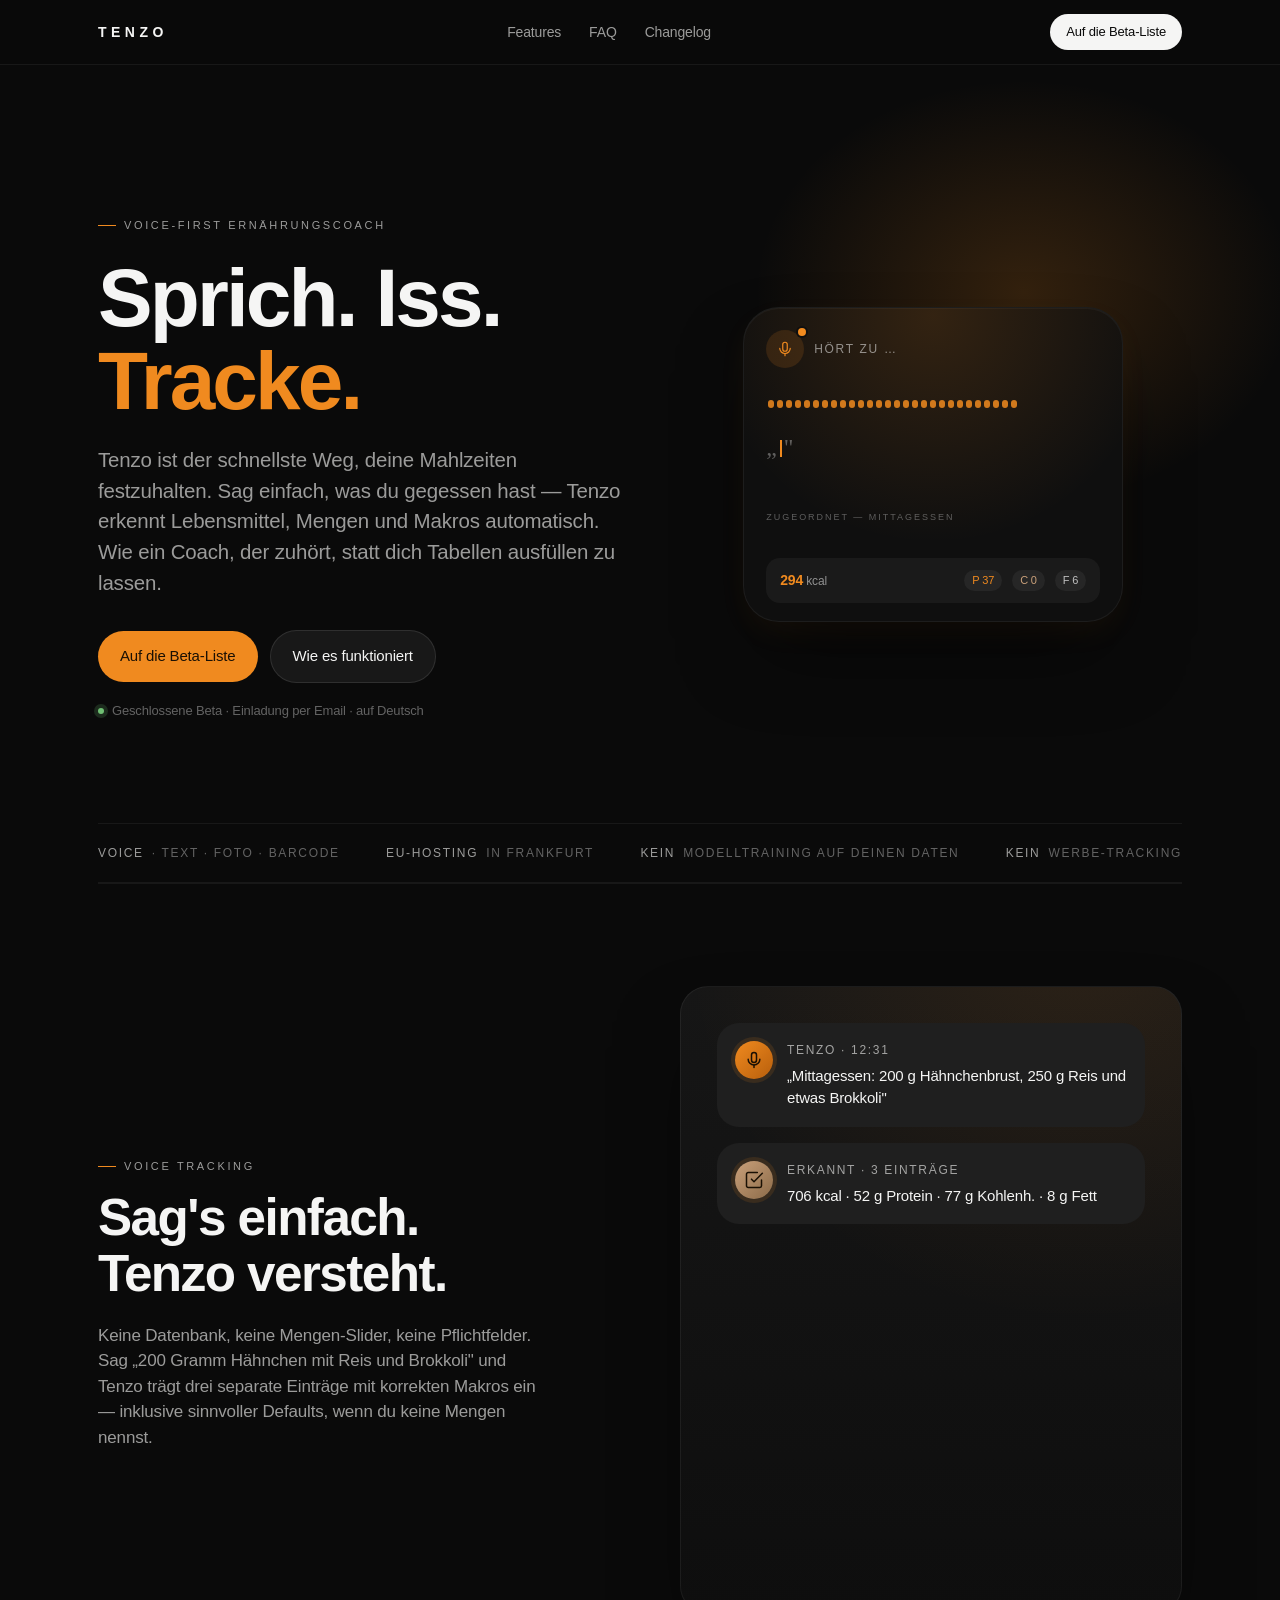
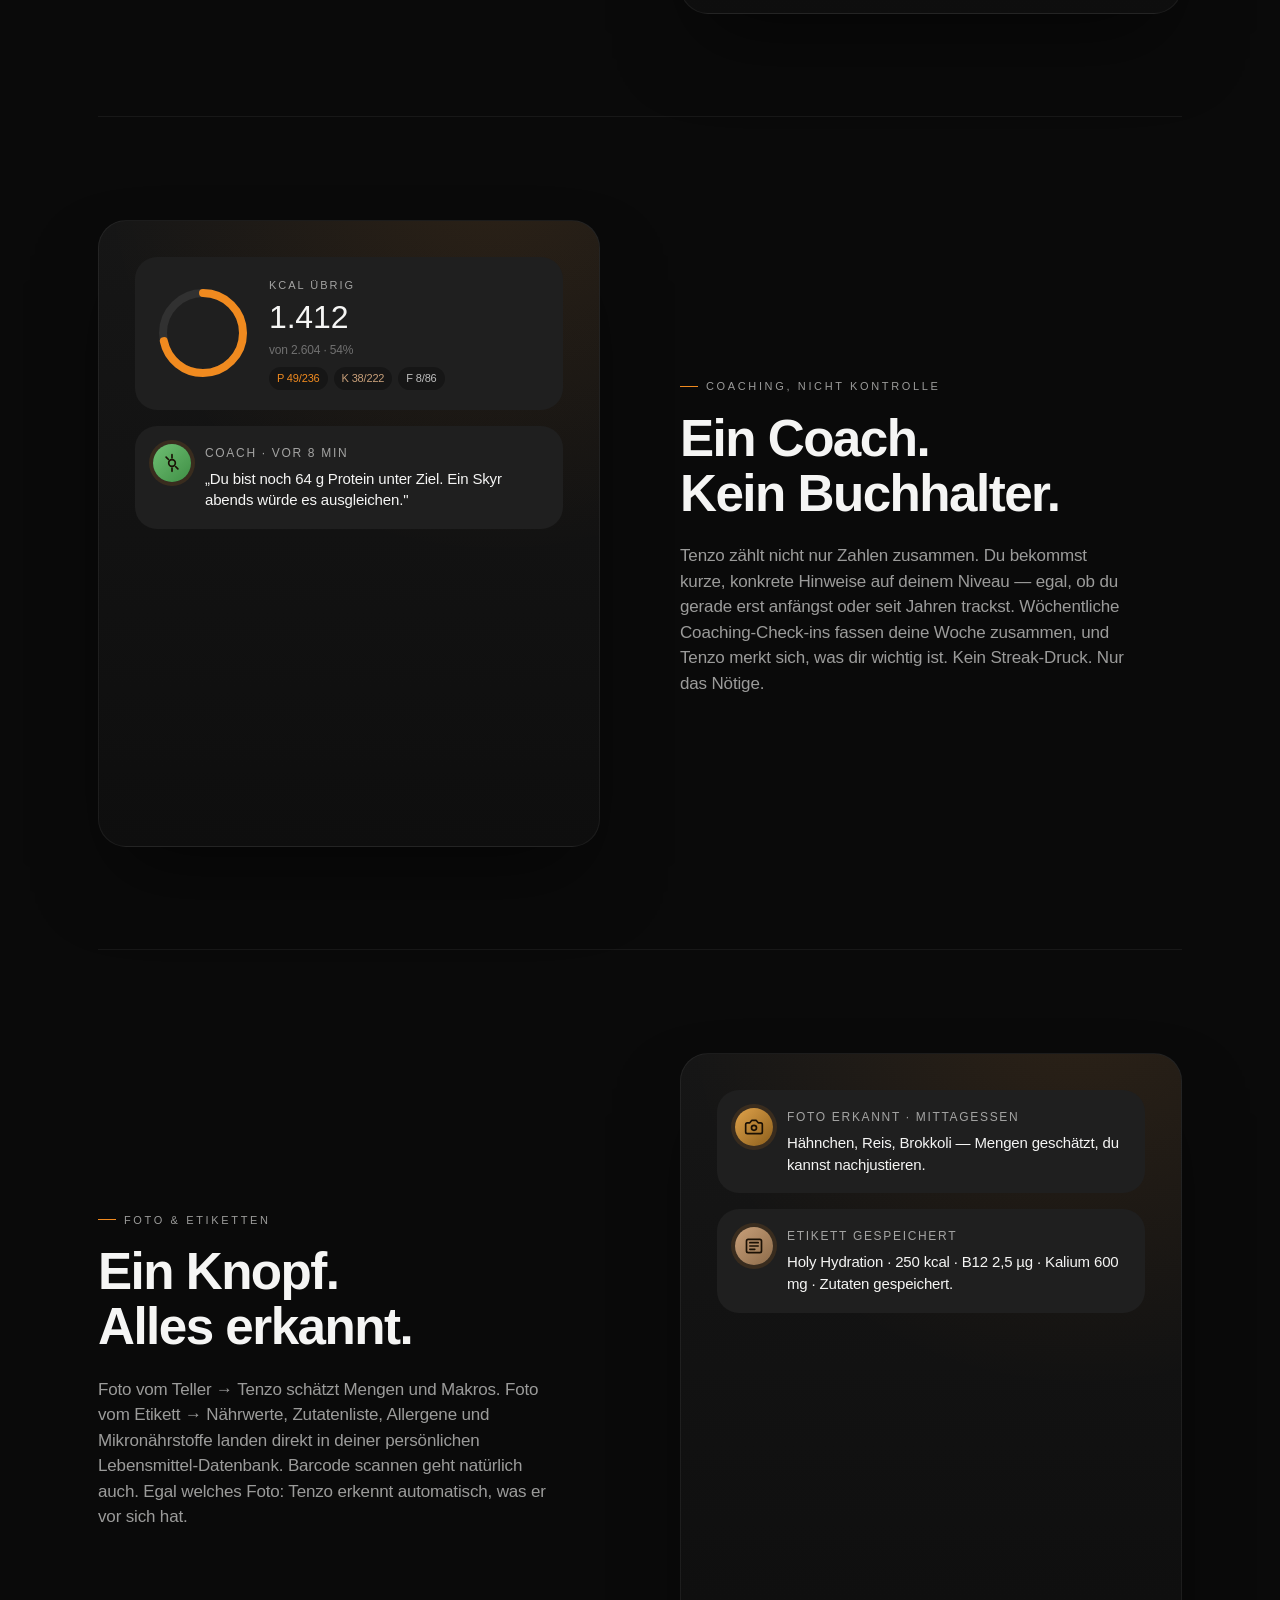
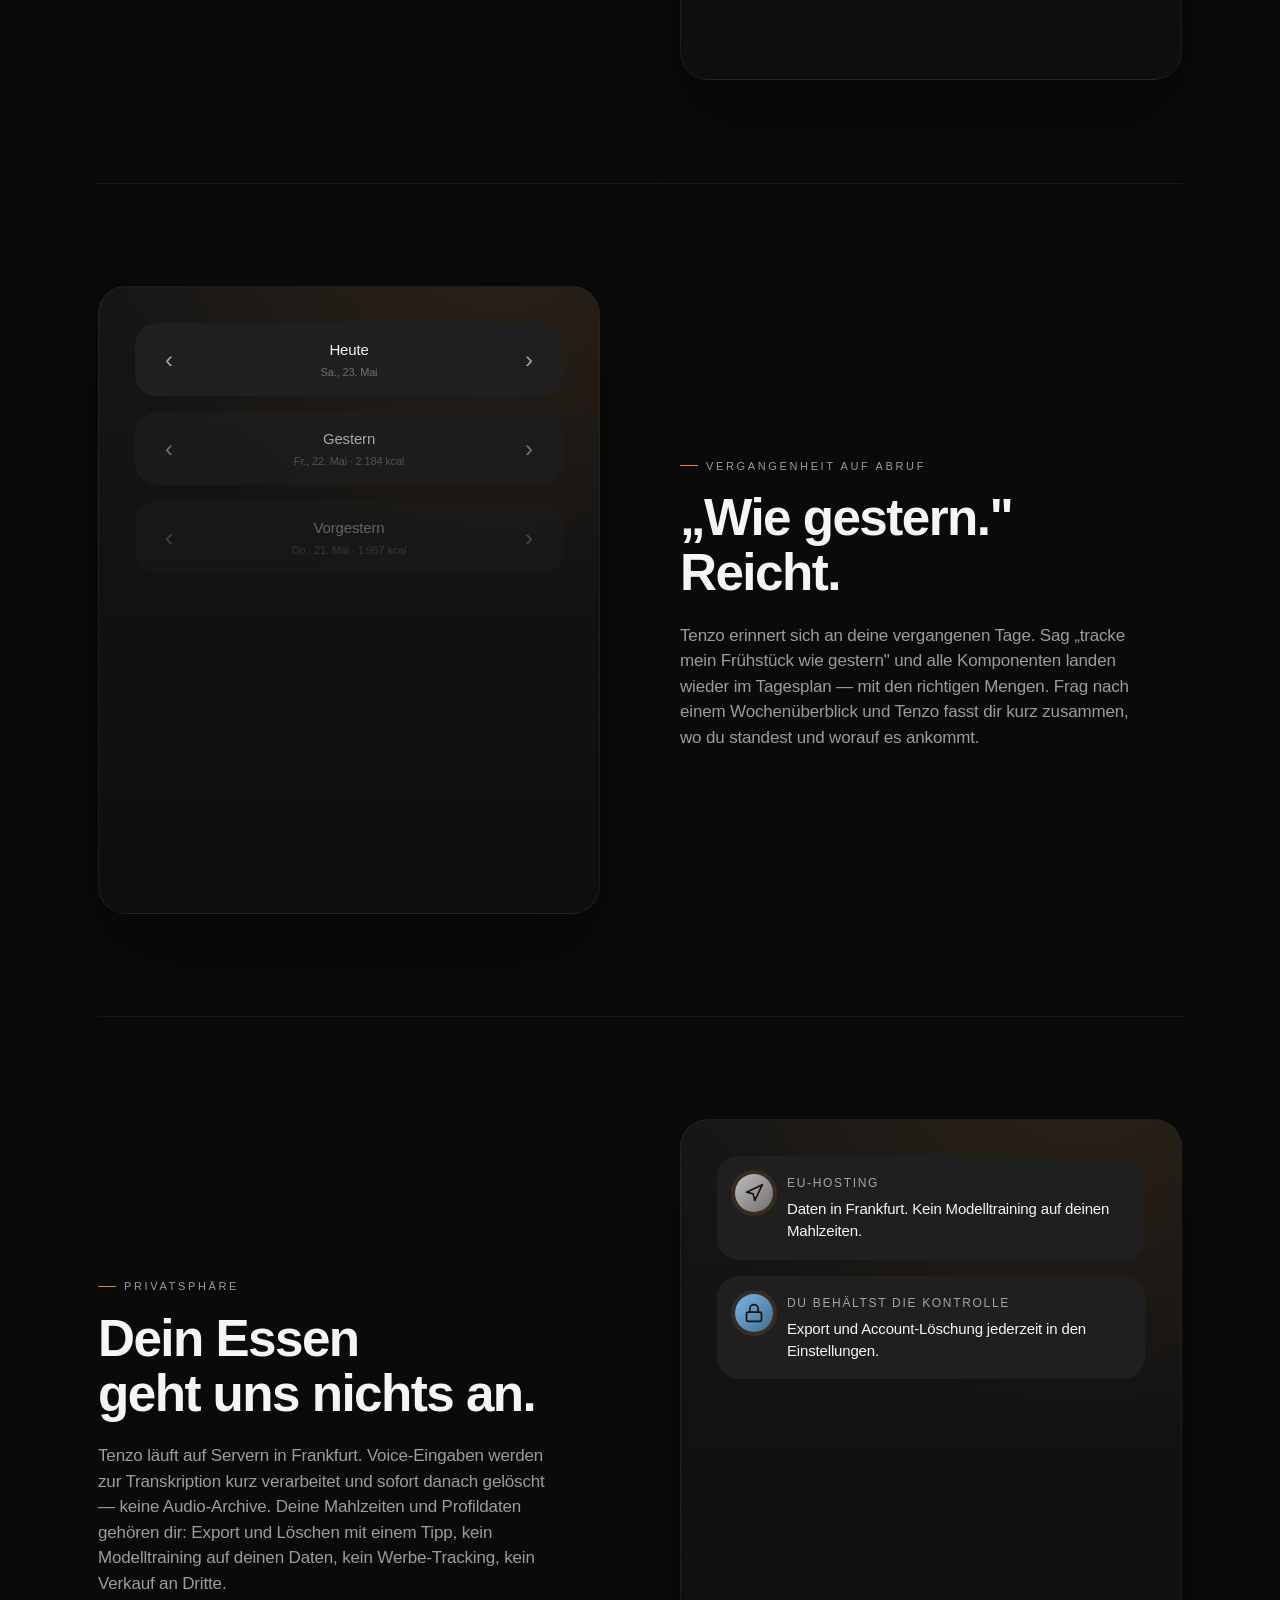
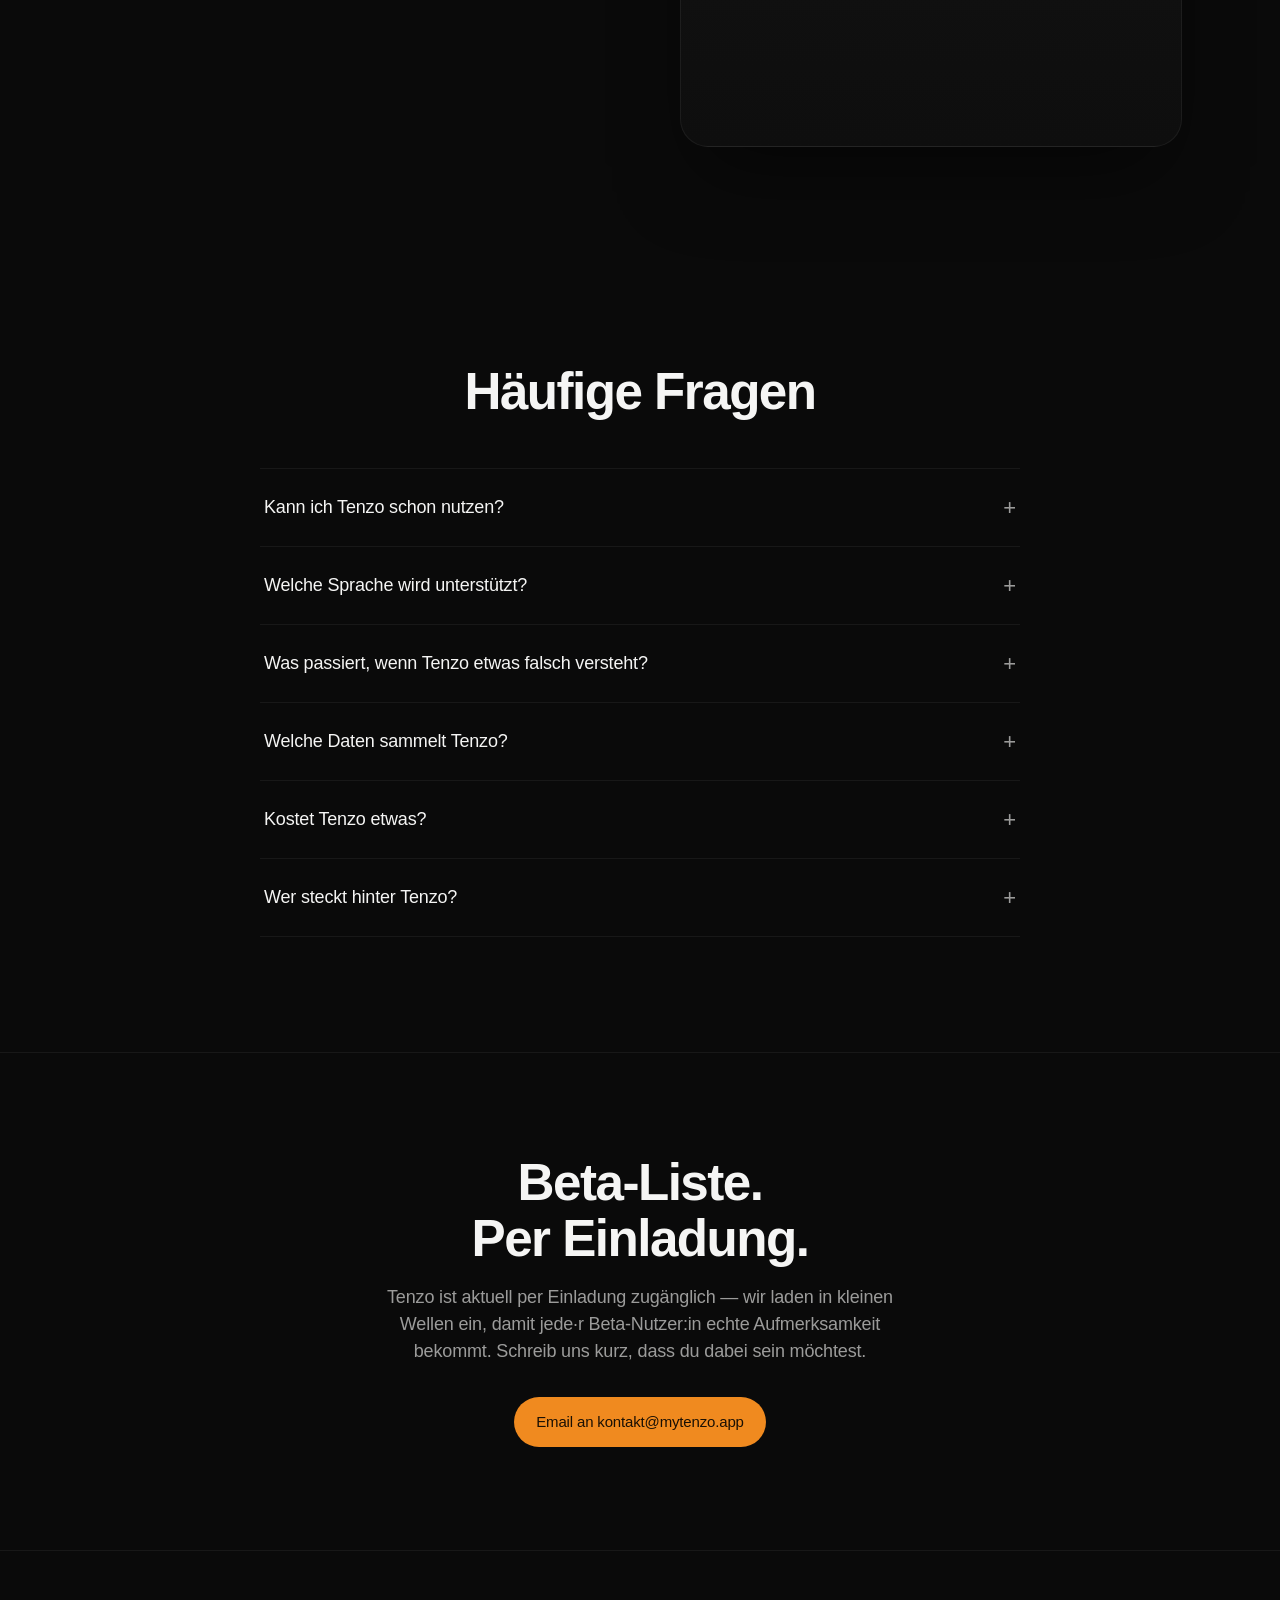
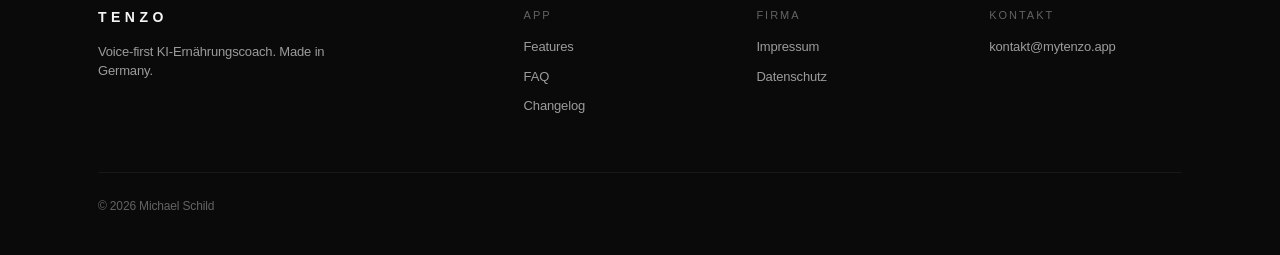
==== commit d6030ebd: "feat: landing page + impressum + restyled privacy & changelog Bringing the placeholder legal site up" ====
--- a/index.html
+++ b/index.html
@@ -1,701 +1,535 @@
-<!DOCTYPE html>
+<!doctype html>
 <html lang="de">
 <head>
-  <meta charset="UTF-8" />
-  <meta name="viewport" content="width=device-width, initial-scale=1.0" />
-  <title>Datenschutzerklärung – Tenzo</title>
-  <meta name="description" content="Datenschutzerklärung für die Tenzo App – sprachgeführter KI-Ernährungscoach." />
+  <meta charset="utf-8"/>
+  <meta name="viewport" content="width=device-width, initial-scale=1"/>
+  <title>Tenzo — Sprich. Iss. Tracke.</title>
+  <meta name="description" content="Tenzo ist die schnellste Art, Kalorien zu tracken. Sprich einfach, was du isst — Tenzo erkennt Lebensmittel, Mengen und Makros automatisch. Voice-first KI-Ernährungscoach, aktuell in geschlossener Beta."/>
+  <meta name="theme-color" content="#0A0A0A"/>
+
+  <meta property="og:title" content="Tenzo — Sprich. Iss. Tracke."/>
+  <meta property="og:description" content="Voice-first KI-Ernährungscoach. Aktuell in geschlossener Beta."/>
+  <meta property="og:type" content="website"/>
+
+  <link rel="stylesheet" href="styles.css"/>
+  <link rel="stylesheet" href="voice-demo.css"/>
   <style>
-    :root {
-      --bg: #ffffff;
-      --bg-alt: #f7f6f3;
-      --text: #1a1a1a;
-      --text-muted: #555;
-      --border: #e5e3dd;
-      --accent: #8b9a6b;
-      --link: #5a6f3f;
-      --code-bg: #f0eee8;
-      --max-width: 760px;
-    }
-    @media (prefers-color-scheme: dark) {
-      :root {
-        --bg: #121110;
-        --bg-alt: #1c1b18;
-        --text: #f0ebe3;
-        --text-muted: #b3aea4;
-        --border: #2c2a26;
-        --accent: #8b9a6b;
-        --link: #b3c192;
-        --code-bg: #1f1e1a;
-      }
-    }
-    * { box-sizing: border-box; }
-    html { -webkit-text-size-adjust: 100%; }
-    body {
-      margin: 0;
-      font-family: -apple-system, BlinkMacSystemFont, "Segoe UI", Roboto, "Helvetica Neue", Arial, sans-serif;
-      font-size: 17px;
-      line-height: 1.65;
-      color: var(--text);
-      background: var(--bg);
-      -webkit-font-smoothing: antialiased;
-    }
-    main {
-      max-width: var(--max-width);
-      margin: 0 auto;
-      padding: 48px 20px 80px;
-    }
-    h1 {
-      font-size: 2rem;
-      line-height: 1.2;
-      margin: 0 0 8px;
-      letter-spacing: -0.02em;
-    }
-    h2 {
-      font-size: 1.4rem;
-      line-height: 1.3;
-      margin: 56px 0 16px;
-      letter-spacing: -0.01em;
-      padding-bottom: 8px;
-      border-bottom: 1px solid var(--border);
-    }
-    h3 {
-      font-size: 1.1rem;
-      margin: 32px 0 12px;
-      letter-spacing: -0.005em;
-    }
-    p, ul, ol { margin: 0 0 16px; }
-    ul, ol { padding-left: 22px; }
-    li { margin-bottom: 6px; }
-    a {
-      color: var(--link);
-      text-decoration: underline;
-      text-underline-offset: 2px;
-    }
-    a:hover { text-decoration-thickness: 2px; }
-    .meta {
-      color: var(--text-muted);
-      font-size: 0.95rem;
-      margin-bottom: 32px;
-    }
-    .toc {
-      background: var(--bg-alt);
-      border: 1px solid var(--border);
-      border-radius: 12px;
-      padding: 20px 24px;
-      margin: 24px 0 40px;
-    }
-    .toc h2 {
-      margin: 0 0 12px;
-      font-size: 1.05rem;
-      border: none;
-      padding: 0;
-    }
-    .toc ol {
-      margin: 0;
-      padding-left: 22px;
-      font-size: 0.95rem;
-    }
-    .toc li { margin-bottom: 4px; }
-    table {
-      width: 100%;
-      border-collapse: collapse;
-      margin: 16px 0 24px;
-      font-size: 0.92rem;
-    }
-    th, td {
-      text-align: left;
-      padding: 10px 12px;
-      border-bottom: 1px solid var(--border);
-      vertical-align: top;
-    }
-    th {
-      background: var(--bg-alt);
-      font-weight: 600;
-    }
-    code {
-      background: var(--code-bg);
-      padding: 1px 6px;
-      border-radius: 4px;
-      font-size: 0.88em;
-      font-family: ui-monospace, SFMono-Regular, Menlo, monospace;
-    }
-    .placeholder {
-      background: #fff3cd;
-      color: #604c00;
-      padding: 1px 6px;
-      border-radius: 4px;
-      font-weight: 500;
-    }
-    @media (prefers-color-scheme: dark) {
-      .placeholder { background: #3a2f00; color: #ffe175; }
-    }
-    .callout {
-      background: var(--bg-alt);
-      border-left: 3px solid var(--accent);
-      padding: 14px 18px;
-      margin: 20px 0;
-      border-radius: 0 8px 8px 0;
-      font-size: 0.95rem;
-    }
-    footer {
-      margin-top: 64px;
-      padding-top: 24px;
-      border-top: 1px solid var(--border);
-      color: var(--text-muted);
-      font-size: 0.9rem;
-    }
+    /* Variant A — "Ruhig" — Apple Fitness inspired.
+       Generous whitespace, big quiet type, alternating media rows. */
+
+    .va-hero {
+      padding-top: clamp(72px, 12vw, 144px);
+      padding-bottom: clamp(56px, 8vw, 112px);
+      position: relative;
+      overflow: hidden;
+    }
+    .va-hero::after {
+      /* Soft ambient orange glow behind the demo */
+      content: ""; position: absolute;
+      right: -10%; top: -10%; width: 60%; height: 80%;
+      background: radial-gradient(closest-side, rgba(240,138,31,0.18), transparent 70%);
+      pointer-events: none; z-index: 0;
+    }
+    .va-hero-grid {
+      position: relative; z-index: 1;
+      display: grid; grid-template-columns: 1.05fr 1fr; gap: 64px;
+      align-items: center;
+    }
+    @media (max-width: 900px) {
+      .va-hero-grid { grid-template-columns: 1fr; gap: 48px; }
+    }
+    .va-hero h1 {
+      margin: 22px 0 22px;
+    }
+    .va-hero h1 .va-fade {
+      color: var(--tz-fg-mute); font-style: normal;
+    }
+    .va-hero h1 .va-accent { color: var(--tz-accent); }
+
+    .va-cta-row {
+      display: flex; flex-wrap: wrap; gap: 12px; align-items: center;
+      margin-top: 32px;
+    }
+    .va-mini {
+      margin-top: 18px; font-size: 13px; color: var(--tz-fg-faint);
+      display: flex; align-items: center; gap: 8px;
+    }
+    .va-mini::before {
+      content: ""; width: 6px; height: 6px; border-radius: 999px;
+      background: var(--tz-good); box-shadow: 0 0 0 4px rgba(111,191,115,0.18);
+    }
+
+    /* Trust strip — quiet press-style row */
+    .va-trust {
+      border-top: 1px solid var(--tz-line); border-bottom: 1px solid var(--tz-line);
+      padding: 20px 0;
+      display: flex; justify-content: space-between; align-items: center;
+      gap: 24px; flex-wrap: wrap;
+      color: var(--tz-fg-faint); font-size: 12px;
+      letter-spacing: 0.14em; text-transform: uppercase;
+    }
+    .va-trust span { display: inline-flex; align-items: center; gap: 8px; }
+    .va-trust b { color: var(--tz-fg-mute); font-weight: 500; }
+
+    /* Feature rows — alternating */
+    .va-feature {
+      display: grid; grid-template-columns: 1fr 1fr; gap: 80px;
+      align-items: center;
+      padding: clamp(72px, 8vw, 120px) 0;
+      border-top: 1px solid var(--tz-line);
+    }
+    .va-feature:nth-child(even) > .va-feature-text { order: 2; }
+    @media (max-width: 900px) {
+      .va-feature { grid-template-columns: 1fr; gap: 40px; padding: 56px 0; }
+      .va-feature:nth-child(even) > .va-feature-text { order: 0; }
+    }
+    .va-feature-text h2 { margin-top: 16px; }
+    .va-feature-text p { color: var(--tz-fg-mute); font-size: 17px; margin: 22px 0 0; max-width: 48ch; }
+
+    /* Visual placeholders — phone-shaped mock cards mirroring the app */
+    .va-visual {
+      aspect-ratio: 4/5;
+      border-radius: 28px;
+      background: linear-gradient(180deg, #161616 0%, #0E0E0E 100%);
+      border: 1px solid var(--tz-line);
+      padding: 36px;
+      position: relative; overflow: hidden;
+      display: flex; flex-direction: column; gap: 16px;
+      box-shadow: 0 40px 80px -20px rgba(0,0,0,0.5);
+    }
+    .va-visual::before {
+      content: ""; position: absolute; inset: 0;
+      background: radial-gradient(circle at 80% -10%, rgba(240,138,31,0.10), transparent 50%);
+    }
+
+    /* Visual #1 — Coach-card */
+    .va-coach { display: flex; gap: 14px; align-items: flex-start;
+      background: var(--tz-card); border-radius: var(--tz-radius-card); padding: 18px;
+      position: relative; z-index: 1;
+    }
+    .va-coach-ico {
+      width: 38px; height: 38px; border-radius: 999px; flex: none;
+      background: linear-gradient(135deg, var(--tz-accent), #B85F0C);
+      display: grid; place-items: center;
+      box-shadow: 0 0 0 4px rgba(240,138,31,0.12);
+    }
+    .va-coach-ico svg { width: 20px; height: 20px; color: #1A1004; }
+    .va-coach-body { flex: 1; min-width: 0; }
+    .va-coach-name { font-size: 12px; color: var(--tz-fg-mute); letter-spacing: 0.14em; text-transform: uppercase; margin-bottom: 6px; }
+    .va-coach-msg { font-size: 15px; line-height: 1.45; color: var(--tz-fg); }
+
+    /* Visual #2 — Donut */
+    .va-donut {
+      position: relative; z-index: 1;
+      display: flex; gap: 18px; align-items: center;
+      background: var(--tz-card); border-radius: var(--tz-radius-card); padding: 20px;
+    }
+    .va-donut-ring { width: 96px; height: 96px; flex: none; }
+    .va-donut-body { flex: 1; }
+    .va-donut-eye { font-size: 11px; letter-spacing: 0.18em; text-transform: uppercase; color: var(--tz-fg-mute); }
+    .va-donut-big { font-size: 32px; font-weight: 500; font-variant-numeric: tabular-nums; }
+    .va-donut-sub { color: var(--tz-fg-faint); font-size: 12px; }
+    .va-pill-row { display: flex; gap: 6px; flex-wrap: wrap; margin-top: 8px; }
+    .va-pill-row span {
+      font-size: 11px; padding: 3px 8px; border-radius: 999px;
+      background: rgba(0,0,0,0.30); font-variant-numeric: tabular-nums;
+    }
+
+    /* Visual #3 — Day-strip (re-used for past-meal recall feature) */
+    .va-day-strip {
+      position: relative; z-index: 1;
+      background: var(--tz-card); border-radius: var(--tz-radius-card);
+      padding: 16px; display: grid; grid-template-columns: 36px 1fr 36px; align-items: center;
+    }
+    .va-chev { color: var(--tz-fg-mute); font-size: 24px; text-align: center; line-height: 1; }
+    .va-day-label { text-align: center; }
+    .va-day-name { font-size: 15px; font-weight: 500; color: var(--tz-fg); }
+    .va-day-date { font-size: 11px; color: var(--tz-fg-faint); margin-top: 2px; }
+
+    /* CTA strip at bottom */
+    .va-cta-strip {
+      padding: clamp(56px, 8vw, 112px) 0;
+      text-align: center;
+      border-top: 1px solid var(--tz-line);
+    }
+    .va-cta-strip h2 { max-width: 18ch; margin: 0 auto; }
+    .va-cta-strip p { color: var(--tz-fg-mute); font-size: 18px; margin: 18px auto 32px; max-width: 52ch; }
+
+    /* FAQ */
+    .va-faq { max-width: 760px; margin: 0 auto; }
+    .va-faq h2 { text-align: center; margin-bottom: 48px; }
+    .va-faq details {
+      border-top: 1px solid var(--tz-line);
+      padding: 22px 4px;
+    }
+    .va-faq details:last-of-type { border-bottom: 1px solid var(--tz-line); }
+    .va-faq summary {
+      cursor: pointer; display: flex; justify-content: space-between; align-items: center;
+      font-size: 18px; color: var(--tz-fg); list-style: none;
+      font-weight: 500; letter-spacing: -0.01em;
+    }
+    .va-faq summary::-webkit-details-marker { display: none; }
+    .va-faq summary::after {
+      content: "+"; font-size: 22px; color: var(--tz-fg-mute);
+      transition: transform 0.2s;
+    }
+    .va-faq details[open] summary::after { transform: rotate(45deg); }
+    .va-faq details p {
+      color: var(--tz-fg-mute); font-size: 16px; line-height: 1.6;
+      margin: 14px 0 0; max-width: 58ch;
+    }
+    .va-faq details a { color: var(--tz-accent); }
   </style>
 </head>
 <body>
-  <main>
-    <h1>Datenschutzerklärung</h1>
-    <p class="meta">Tenzo App · Stand: 25. April 2026 · Version 1.0</p>
-
-    <p>
-      Diese Datenschutzerklärung informiert dich darüber, wie wir – der Anbieter der mobilen Anwendung
-      <strong>Tenzo</strong> (im Folgenden „App", „Tenzo" oder „Dienst") – deine personenbezogenen Daten
-      verarbeiten. Tenzo ist ein sprachgeführter KI-Ernährungscoach. Die Verarbeitung erfolgt im Einklang
-      mit der Datenschutz-Grundverordnung (DSGVO), dem Bundesdatenschutzgesetz (BDSG) sowie ergänzenden
-      nationalen Vorschriften.
-    </p>
-
-    <div class="callout">
-      <strong>Auf einen Blick:</strong> Tenzo verarbeitet Profil- und Gesundheitsdaten, Sprach- und
-      Texteingaben, Mahlzeitenfotos sowie technische Geräteinformationen. Verarbeitet wird ausschließlich
-      zum Betrieb der App und zur Bereitstellung der Coaching-Funktionen. Wir verkaufen keine Daten,
-      schalten keine Werbung und nutzen keine Tracking-Tools von Dritten.
+  <!-- ===== Header ============================================== -->
+  <header class="tzw-header">
+    <div class="tzw-wrap tzw-nav">
+      <a href="./" class="tzw-brand">TENZO</a>
+      <nav class="tzw-nav-links">
+        <a href="#features">Features</a>
+        <a href="#faq">FAQ</a>
+        <a href="changelog/">Changelog</a>
+      </nav>
+      <a href="#signup" class="tzw-nav-cta">Auf die Beta-Liste</a>
     </div>
-
-    <nav class="toc" aria-label="Inhaltsverzeichnis">
-      <h2>Inhalt</h2>
-      <ol>
-        <li><a href="#verantwortlicher">Verantwortlicher</a></li>
-        <li><a href="#datenkategorien">Verarbeitete Datenkategorien</a></li>
-        <li><a href="#zwecke">Zwecke und Rechtsgrundlagen der Verarbeitung</a></li>
-        <li><a href="#auth">Registrierung und Anmeldung</a></li>
-        <li><a href="#chat">Sprach- und Text-Coaching (KI-Verarbeitung)</a></li>
-        <li><a href="#fotos">Mahlzeitenfotos und Barcode-Scanner</a></li>
-        <li><a href="#health">Apple Health und Health Connect</a></li>
-        <li><a href="#memory">Persönliches Coaching-Profil („Memory")</a></li>
-        <li><a href="#push">Push-Benachrichtigungen</a></li>
-        <li><a href="#empfaenger">Empfänger und Auftragsverarbeiter</a></li>
-        <li><a href="#drittland">Übermittlung in Drittländer</a></li>
-        <li><a href="#speicherdauer">Speicherdauer</a></li>
-        <li><a href="#rechte">Deine Rechte</a></li>
-        <li><a href="#sicherheit">Datensicherheit</a></li>
-        <li><a href="#kinder">Kinder und Jugendliche</a></li>
-        <li><a href="#automatisierung">Automatisierte Entscheidungsfindung</a></li>
-        <li><a href="#aenderungen">Änderungen dieser Erklärung</a></li>
-        <li><a href="#kontakt">Kontakt</a></li>
-      </ol>
-    </nav>
-
-    <h2 id="verantwortlicher">1. Verantwortlicher</h2>
-    <p>
-      Verantwortlich für die Datenverarbeitung im Sinne von Art. 4 Nr. 7 DSGVO ist:
-    </p>
-    <p>
-      Michael Schild<br />
-      Damaschkestraße 8<br />
-      41238 Mönchengladbach<br />
-      Deutschland<br />
-      E-Mail: <a href="mailto:kontakt@mytenzo.app">kontakt@mytenzo.app</a>
-    </p>
-    <p>
-      Eine gesetzliche Pflicht zur Bestellung eines Datenschutzbeauftragten besteht für uns derzeit nicht.
-      Anfragen zum Datenschutz richte bitte an die oben genannte E-Mail-Adresse.
-    </p>
-
-    <h2 id="datenkategorien">2. Verarbeitete Datenkategorien</h2>
-    <p>Im Rahmen der Nutzung von Tenzo verarbeiten wir folgende Kategorien personenbezogener Daten:</p>
-
-    <h3>2.1 Stammdaten und Profil</h3>
-    <ul>
-      <li>E-Mail-Adresse</li>
-      <li>Anzeigename (optional, je nach Anmeldemethode)</li>
-      <li>Alter, Geschlecht, Körpergröße, Körpergewicht</li>
-      <li>Aktivitätslevel, Trainingsfrequenz und -typ</li>
-      <li>Ernährungsstil (z.&nbsp;B. vegetarisch, vegan, mediterran)</li>
-      <li>Allergien, Unverträglichkeiten, Lebensmittel-Abneigungen</li>
-      <li>Gewünschter Coaching-Stil, Schlafenszeiten, Coaching-Ziel</li>
-      <li>Anmeldedatum, Onboarding-Status</li>
-    </ul>
-
-    <h3>2.2 Gesundheits- und Trainingsdaten (Art. 9 DSGVO)</h3>
-    <ul>
-      <li>Schritte, Schlafdaten, aktive Energie</li>
-      <li>Gewicht und Gewichtsverlauf</li>
-      <li>Körperfettanteil (sofern verfügbar)</li>
-      <li>Trainingseinheiten/Workouts</li>
-      <li>Selbst protokollierte Mahlzeiten mit Nährwerten (Kalorien, Protein, Kohlenhydrate, Fette, Ballaststoffe, Zucker)</li>
-    </ul>
-    <p>
-      Diese Daten gehören zu den besonderen Kategorien personenbezogener Daten („Gesundheitsdaten")
-      gemäß Art. 9 Abs. 1 DSGVO. Wir verarbeiten sie ausschließlich auf Grundlage deiner
-      <strong>ausdrücklichen Einwilligung</strong> (Art. 9 Abs. 2 lit. a DSGVO).
-    </p>
-
-    <h3>2.3 Kommunikations- und Coaching-Inhalte</h3>
-    <ul>
-      <li>Vollständige Chat-Verläufe (Texteingaben und KI-Antworten)</li>
-      <li>Sprachaufnahmen (zur Transkription, nicht persistent gespeichert)</li>
-      <li>Mahlzeitenfotos (zur Analyse, nicht persistent gespeichert)</li>
-      <li>Aus den Inhalten abgeleitete Profilinformationen („Coaching-Profil"/„Memory") – siehe Abschnitt 8</li>
-    </ul>
-
-    <h3>2.4 Technische Daten</h3>
-    <ul>
-      <li>Anonymisierte Geräteinformationen (Plattform iOS/Android, Push-Token, App-Version)</li>
-      <li>Authentifizierungs- und Sitzungsinformationen</li>
-      <li>Zähler zur internen Nutzungs- und Kostenkontrolle (Anzahl Anfragen, geschätzte Token-Kosten je Modell)</li>
-    </ul>
-
-    <h3>2.5 Daten, die wir <em>nicht</em> verarbeiten</h3>
-    <p>
-      Tenzo erhebt keine Standortdaten, keine Kontakte, keine Werbe-IDs (IDFA/AAID) und nutzt keine
-      App-übergreifenden Tracking-Mechanismen. Es kommen keine Drittanbieter-Analyse-Tools
-      (Google Analytics, Firebase Analytics, Mixpanel, Amplitude, PostHog o.&nbsp;ä.) zum Einsatz.
-    </p>
-
-    <h2 id="zwecke">3. Zwecke und Rechtsgrundlagen der Verarbeitung</h2>
-    <table>
-      <thead>
-        <tr>
-          <th>Zweck</th>
-          <th>Rechtsgrundlage</th>
-        </tr>
-      </thead>
-      <tbody>
-        <tr>
-          <td>Bereitstellung von Konto und App-Funktionen, Anmeldung, Authentifizierung</td>
-          <td>Art. 6 Abs. 1 lit. b DSGVO (Vertrag)</td>
-        </tr>
-        <tr>
-          <td>Personalisiertes Ernährungs- und Coaching-Erlebnis (KI-Chat, Empfehlungen, Erinnerungen)</td>
-          <td>Art. 6 Abs. 1 lit. b DSGVO (Vertrag) sowie Art. 9 Abs. 2 lit. a DSGVO (Einwilligung) für Gesundheitsdaten</td>
-        </tr>
-        <tr>
-          <td>Import von Gesundheitsdaten aus Apple Health / Health Connect</td>
-          <td>Art. 6 Abs. 1 lit. a, Art. 9 Abs. 2 lit. a DSGVO (ausdrückliche Einwilligung)</td>
-        </tr>
-        <tr>
-          <td>Versand von Push-Benachrichtigungen (z.&nbsp;B. Erinnerungen, Coaching-Impulse)</td>
-          <td>Art. 6 Abs. 1 lit. a DSGVO (Einwilligung, jederzeit widerrufbar)</td>
-        </tr>
-        <tr>
-          <td>Aufbau und Pflege eines Coaching-Profils („Memory") aus Konversationsinhalten</td>
-          <td>Art. 6 Abs. 1 lit. b DSGVO (Vertrag); für sensible Inhalte zusätzlich Einwilligung</td>
-        </tr>
-        <tr>
-          <td>Sicherstellung des Betriebs, Missbrauchsprävention, Rate Limiting, Kostenmonitoring</td>
-          <td>Art. 6 Abs. 1 lit. f DSGVO (berechtigtes Interesse)</td>
-        </tr>
-        <tr>
-          <td>Erfüllung gesetzlicher Aufbewahrungs- und Auskunftspflichten</td>
-          <td>Art. 6 Abs. 1 lit. c DSGVO (rechtliche Verpflichtung)</td>
-        </tr>
-      </tbody>
-    </table>
-
-    <h2 id="auth">4. Registrierung und Anmeldung</h2>
-    <p>
-      Die Anmeldung bei Tenzo ist über die folgenden Verfahren möglich:
-    </p>
-    <ul>
-      <li>
-        <strong>E-Mail und Passwort</strong> – wir speichern deine E-Mail-Adresse und einen kryptografisch
-        gehashten Passwort-Wert. Klartextpasswörter werden weder übertragen noch gespeichert.
-      </li>
-      <li>
-        <strong>Sign in with Apple</strong> – Apple übermittelt uns einen pseudonymen Identifier sowie
-        – nur bei der Erstanmeldung und nur, wenn du das ausdrücklich zulässt – deinen Namen und deine
-        E-Mail-Adresse. Apple bietet die Möglichkeit, eine private Relay-E-Mail-Adresse zu verwenden.
-      </li>
-      <li>
-        <strong>Anmeldung mit Google</strong> – Google übermittelt uns deine E-Mail-Adresse, deinen Namen
-        und einen pseudonymen Google-Identifier.
-      </li>
-    </ul>
-    <p>
-      Authentifizierungs-Tokens (Access- und Refresh-Tokens) werden auf deinem Gerät verschlüsselt im
-      sicheren Schlüsselbund deines Betriebssystems gespeichert (iOS Keychain bzw. Android Keystore über
-      <code>expo-secure-store</code>). Eine Übertragung an unsere Server erfolgt ausschließlich über
-      verschlüsselte Verbindungen (TLS).
-    </p>
-
-    <h2 id="chat">5. Sprach- und Text-Coaching (KI-Verarbeitung)</h2>
-    <p>
-      Im Mittelpunkt von Tenzo steht ein KI-gestütztes Coaching-Gespräch. Du kannst per Sprache oder Text
-      mit Tenzo kommunizieren. Hierbei werden folgende Verarbeitungen durchgeführt:
-    </p>
-
-    <h3>5.1 Sprachaufnahmen und Transkription</h3>
-    <p>
-      Wenn du in den Sprachmodus wechselst, nimmt deine App auf deinem Gerät eine Audioaufnahme deiner
-      Eingabe auf. Diese wird verschlüsselt an unseren Server (Supabase Edge Function) übermittelt und
-      von dort an den Sprache-zu-Text-Dienst <strong>OpenAI Whisper</strong> weitergeleitet. Wir
-      empfangen den transkribierten Text zurück. Die ursprüngliche Audiodatei wird weder bei uns noch
-      auf deinem Gerät dauerhaft gespeichert.
-    </p>
-
-    <h3>5.2 Konversation mit dem Sprachmodell</h3>
-    <p>
-      Deine Eingaben (Texte oder Transkripte) werden gemeinsam mit deinem Coaching-Kontext (z.&nbsp;B.
-      Ziele, Tageswerte, gespeicherten Vorlieben) an das Large-Language-Model
-      <strong>Claude</strong> der Firma <strong>Anthropic</strong> übermittelt (Modelle der Reihe
-      <em>Haiku</em> für tägliche Konversationen, <em>Sonnet</em> für komplexere Anliegen). Die Antwort
-      des Modells wird an dich zurückgesendet und in deiner Konversationshistorie gespeichert
-      (Tabelle <code>chat_messages</code>).
-    </p>
-
-    <h3>5.3 Sprachausgabe (Text-to-Speech)</h3>
-    <p>
-      Damit Tenzo dir antworten kann, wird der Antworttext an einen Text-zu-Sprache-Dienst
-      (<strong>OpenAI TTS</strong>) übermittelt. Die zurückgelieferte Audiodatei wird auf deinem Gerät
-      abgespielt und nicht persistent gespeichert.
-    </p>
-
-    <h3>5.4 KI-Anbieter und Datennutzung</h3>
-    <p>
-      Anthropic und OpenAI verarbeiten die übermittelten Daten ausschließlich, um die jeweilige
-      API-Antwort zu erzeugen. Beide Anbieter haben gegenüber API-Kunden zugesichert, dass
-      <strong>API-Inhalte standardmäßig nicht zum Training ihrer Modelle verwendet werden</strong>.
-      Inhalte werden aus Sicherheits- und Missbrauchsgründen typischerweise bis zu 30 Tage gespeichert
-      und danach gelöscht. Die jeweils aktuellen Bedingungen findest du unter:
-    </p>
-    <ul>
-      <li><a href="https://www.anthropic.com/legal/privacy" target="_blank" rel="noopener">Anthropic Privacy Policy</a></li>
-      <li><a href="https://openai.com/policies/row-privacy-policy" target="_blank" rel="noopener">OpenAI Privacy Policy</a></li>
-    </ul>
-    <p>
-      Mit beiden Anbietern bestehen Auftragsverarbeitungsverträge bzw. Datenverarbeitungs-Anhänge (DPA).
-      Übermittlungen in die USA werden durch EU-Standardvertragsklauseln (SCC) abgesichert.
-    </p>
-
-    <h2 id="fotos">6. Mahlzeitenfotos und Barcode-Scanner</h2>
-    <h3>6.1 Mahlzeitenfotos</h3>
-    <p>
-      Du kannst Tenzo Fotos von Mahlzeiten zur Verfügung stellen, indem du sie über die Kamera aufnimmst
-      oder aus deiner Mediathek auswählst. Das Foto wird auf deinem Gerät komprimiert (max. 1024&nbsp;px,
-      JPEG) und über eine verschlüsselte Verbindung an unseren Server übermittelt. Dort wird es zur
-      Erkennung der Lebensmittel und zur Schätzung der Portionsgröße an folgende Dienste weitergeleitet:
-    </p>
-    <ul>
-      <li><strong>Anthropic Claude Vision</strong> – KI-gestützte Bildanalyse zur Mahlzeitenerkennung.</li>
-      <li><strong>Replicate</strong> – Bildsegmentierung (SAM2) und Tiefenanalyse (Depth Anything V2)
-        zur Verbesserung der Portionsschätzung.</li>
-    </ul>
-    <p>
-      Das hochgeladene Foto wird <strong>nicht dauerhaft gespeichert</strong> (weder auf unseren Servern
-      noch in unserer Datenbank). Lediglich das aus der Analyse abgeleitete Ergebnis – also die Liste
-      erkannter Lebensmittel mit geschätzten Mengen und Nährwerten – wird in deinem Mahlzeiten-Logbuch
-      gespeichert.
-    </p>
-
-    <h3>6.2 Barcode-Scanner</h3>
-    <p>
-      Beim Scannen eines Lebensmittel-Barcodes wird der Code über die Kamera deines Geräts ausgelesen.
-      Der Barcode (eine numerische Kennung, kein Bild) wird an die offene Datenbank
-      <strong>Open Food Facts</strong> übermittelt, um die zugehörigen Produktinformationen abzurufen.
-      Die Kameraaufnahme selbst verlässt dein Gerät nicht.
-    </p>
-
-    <h2 id="health">7. Apple Health und Health Connect</h2>
-    <p>
-      Wenn du es ausdrücklich erlaubst, importiert Tenzo Gesundheitsdaten aus
-      <strong>Apple Health</strong> (iOS) bzw. <strong>Health Connect</strong> (Android). Du erteilst
-      die jeweilige Berechtigung über das Systemdialogfenster deines Betriebssystems und kannst sie dort
-      jederzeit wieder entziehen.
-    </p>
-
-    <h3>7.1 Gelesene Datentypen</h3>
-    <ul>
-      <li>Schrittzahl</li>
-      <li>Körpergewicht</li>
-      <li>Aktive Energie / verbrannte Kalorien</li>
-      <li>Schlafanalyse</li>
-      <li>Workouts/Trainingseinheiten</li>
-      <li>Körperfettanteil (sofern verfügbar)</li>
-    </ul>
-
-    <h3>7.2 Geschriebene Datentypen (nur iOS)</h3>
-    <p>
-      Tenzo schreibt – ebenfalls nur mit deiner Zustimmung – die folgenden Werte in Apple Health
-      zurück, damit deine Ernährungsdaten zentral verfügbar sind:
-    </p>
-    <ul>
-      <li>Aufgenommene Kalorien</li>
-      <li>Protein, Kohlenhydrate, Fett</li>
-    </ul>
-
-    <h3>7.3 Verarbeitung</h3>
-    <p>
-      Die importierten Daten werden in deinem Tenzo-Profil (Tabelle <code>health_records</code>,
-      <code>daily_steps</code>, <code>weight_logs</code>) gespeichert und ausschließlich genutzt, um
-      dein Coaching zu personalisieren (Bedarfsberechnung, Trends, Erinnerungen). Sie werden
-      <strong>nicht</strong> an Dritte weitergegeben und <strong>nicht</strong> für Werbezwecke
-      verwendet.
-    </p>
-    <p>
-      Du kannst die Verbindung zu Apple Health/Health Connect jederzeit in den Geräteeinstellungen
-      deaktivieren und die in Tenzo gespeicherten Gesundheitsdaten über die Funktion „Konto löschen"
-      vollständig entfernen.
-    </p>
-
-    <h2 id="memory">8. Persönliches Coaching-Profil („Memory")</h2>
-    <p>
-      Damit Tenzo dich kontinuierlich besser unterstützen kann, leiten wir aus deinen Konversationen
-      automatisch Profilinformationen ab und speichern diese als „Memory":
-    </p>
-    <ul>
-      <li>Allergien und Unverträglichkeiten</li>
-      <li>Lebensmittel-Vorlieben und -Abneigungen</li>
-      <li>Ernährungsstil (z.&nbsp;B. vegetarisch)</li>
-      <li>Ziele und Verhaltensmuster</li>
-      <li>Temporäre Kontexte (z.&nbsp;B. Urlaub, Krankheit) – diese laufen automatisch ab</li>
-    </ul>
-    <p>
-      Die Memory-Funktion lässt sich vollständig deaktivieren oder einzelne Einträge können gelöscht
-      werden. Du kannst Tenzo zudem ausdrücklich anweisen, eine Information zu vergessen
-      (z.&nbsp;B. „Bitte vergiss meine Vorliebe für Kaffee"). Die zugehörigen Bedienelemente findest du
-      in den Einstellungen unter „Erinnerungen".
-    </p>
-
-    <h2 id="push">9. Push-Benachrichtigungen</h2>
-    <p>
-      Mit deiner Einwilligung sendet Tenzo gelegentlich Push-Benachrichtigungen, etwa um dich an die
-      Mahlzeitenprotokollierung zu erinnern oder Coaching-Impulse zu liefern. Hierfür wird der von
-      deinem Betriebssystem ausgegebene Push-Token in unserer Datenbank (Tabelle
-      <code>push_tokens</code>) gespeichert. Die tatsächliche Auslieferung erfolgt über
-      <strong>Expo Push Service</strong>, der wiederum die Plattform-Dienste
-      <strong>Apple Push Notification Service (APNs)</strong> bzw. <strong>Firebase Cloud Messaging
-      (FCM)</strong> nutzt.
-    </p>
-    <p>
-      Du kannst Push-Benachrichtigungen jederzeit in den Geräteeinstellungen oder in den
-      App-Einstellungen deaktivieren.
-    </p>
-
-    <h2 id="empfaenger">10. Empfänger und Auftragsverarbeiter</h2>
-    <p>
-      Wir setzen sorgfältig ausgewählte Dienstleister ein, die uns beim Betrieb von Tenzo unterstützen.
-      Mit allen Dienstleistern, die in unserem Auftrag personenbezogene Daten verarbeiten, bestehen
-      Auftragsverarbeitungsverträge nach Art. 28 DSGVO bzw. entsprechende Datenverarbeitungs-Anhänge.
-    </p>
-    <table>
-      <thead>
-        <tr>
-          <th>Dienstleister</th>
-          <th>Zweck</th>
-          <th>Sitz</th>
-        </tr>
-      </thead>
-      <tbody>
-        <tr>
-          <td>Supabase, Inc.</td>
-          <td>Hosting, Datenbank, Authentifizierung, Edge Functions</td>
-          <td>USA / EU (Serverstandort: eu-central-1 (Frankfurt))</td>
-        </tr>
-        <tr>
-          <td>Anthropic, PBC</td>
-          <td>KI-Sprachmodell (Claude) für Coaching-Konversationen und Bildanalyse</td>
-          <td>USA</td>
-        </tr>
-        <tr>
-          <td>OpenAI, L.L.C.</td>
-          <td>Spracherkennung (Whisper), Sprachausgabe (TTS)</td>
-          <td>USA</td>
-        </tr>
-        <tr>
-          <td>Replicate, Inc.</td>
-          <td>Bildsegmentierung und Tiefenanalyse für Mahlzeitenfotos</td>
-          <td>USA</td>
-        </tr>
-        <tr>
-          <td>650 Industries, Inc. (Expo)</td>
-          <td>Push-Benachrichtigungs-Service</td>
-          <td>USA</td>
-        </tr>
-        <tr>
-          <td>Apple Inc.</td>
-          <td>Sign in with Apple, Apple Push Notification Service, Apple Health</td>
-          <td>USA / Irland</td>
-        </tr>
-        <tr>
-          <td>Google LLC / Google Ireland Ltd.</td>
-          <td>Google Sign-In, Firebase Cloud Messaging, Health Connect</td>
-          <td>USA / Irland</td>
-        </tr>
-        <tr>
-          <td>naehrwerte.io</td>
-          <td>Bereitstellung des Bundeslebensmittelschlüssels (BLS) für deutsche Nährwerte</td>
-          <td>Deutschland</td>
-        </tr>
-        <tr>
-          <td>Open Food Facts (gemeinnützig)</td>
-          <td>Barcode-Datenbank und Produktinformationen</td>
-          <td>Frankreich / EU</td>
-        </tr>
-      </tbody>
-    </table>
-
-    <h2 id="drittland">11. Übermittlung in Drittländer</h2>
-    <p>
-      Einige unserer Auftragsverarbeiter haben ihren Sitz in den USA. Damit verbunden ist eine
-      Übermittlung personenbezogener Daten in ein Drittland im Sinne der DSGVO. Für diese
-      Übermittlungen liegen folgende Garantien vor:
-    </p>
-    <ul>
-      <li>
-        <strong>EU-Standardvertragsklauseln</strong> (Standard Contractual Clauses, SCC) gemäß
-        Durchführungsbeschluss (EU) 2021/914 der Europäischen Kommission.
-      </li>
-      <li>
-        <strong>EU-US Data Privacy Framework</strong>: Soweit Anbieter unter dem
-        EU-US Data Privacy Framework zertifiziert sind, gilt für sie ein Angemessenheitsbeschluss
-        gemäß Art. 45 DSGVO.
-      </li>
-      <li>
-        <strong>Technische und organisatorische Maßnahmen</strong>: Verschlüsselung in Transport (TLS)
-        und – soweit vom Anbieter unterstützt – im Ruhezustand; Datenminimierung; Zugriffsbeschränkung
-        durch starkes Identitäts- und Berechtigungsmanagement.
-      </li>
-    </ul>
-    <p>
-      Eine Kopie der Standardvertragsklauseln kannst du bei uns anfordern.
-    </p>
-
-    <h2 id="speicherdauer">12. Speicherdauer</h2>
-    <p>
-      Wir speichern personenbezogene Daten nur so lange, wie dies für die genannten Zwecke erforderlich
-      ist:
-    </p>
-    <ul>
-      <li>
-        <strong>Konto- und Profildaten, Mahlzeiten- und Gesundheitsdaten, Konversationsverlauf,
-        Memory-Einträge:</strong> bis zur Löschung deines Kontos durch dich.
-      </li>
-      <li>
-        <strong>Sprachaufnahmen und Mahlzeitenfotos:</strong> nur flüchtig zur Analyse, keine dauerhafte
-        Speicherung; bei den KI-Anbietern bis zu 30 Tage zur Missbrauchserkennung.
-      </li>
-      <li>
-        <strong>Authentifizierungs-Tokens:</strong> auf deinem Gerät, bis zum Logout oder zur
-        Deinstallation der App.
-      </li>
-      <li>
-        <strong>Technische Nutzungs- und Kostenprotokolle</strong> (z.&nbsp;B. <code>token_usage_log</code>):
-        in der Regel 90 Tage.
-      </li>
-      <li>
-        <strong>Gesetzliche Aufbewahrungsfristen</strong> (z.&nbsp;B. handels- oder steuerrechtlich):
-        bis zum Ablauf der jeweiligen Frist; bis dahin werden die betroffenen Daten gesperrt und nur
-        zweckgebunden verarbeitet.
-      </li>
-    </ul>
-    <p>
-      Wenn du dein Konto löschst, werden sämtliche personenbezogenen Daten unverzüglich vollständig
-      und unwiderruflich entfernt; eine Wiederherstellung ist nicht möglich.
-    </p>
-
-    <h2 id="rechte">13. Deine Rechte</h2>
-    <p>Nach der DSGVO stehen dir folgende Rechte zu:</p>
-    <ul>
-      <li><strong>Auskunft</strong> über die zu deiner Person gespeicherten Daten (Art. 15 DSGVO)</li>
-      <li><strong>Berichtigung</strong> unrichtiger oder unvollständiger Daten (Art. 16 DSGVO)</li>
-      <li><strong>Löschung</strong> deiner Daten („Recht auf Vergessenwerden", Art. 17 DSGVO)</li>
-      <li><strong>Einschränkung</strong> der Verarbeitung (Art. 18 DSGVO)</li>
-      <li><strong>Datenübertragbarkeit</strong> in einem strukturierten, gängigen, maschinenlesbaren Format (Art. 20 DSGVO)</li>
-      <li><strong>Widerspruch</strong> gegen eine Verarbeitung auf Grundlage berechtigter Interessen (Art. 21 DSGVO)</li>
-      <li>
-        <strong>Widerruf</strong> erteilter Einwilligungen mit Wirkung für die Zukunft (Art. 7 Abs. 3 DSGVO)
-      </li>
-      <li>
-        <strong>Beschwerde</strong> bei einer Datenschutz-Aufsichtsbehörde (Art. 77 DSGVO). Zuständig
-        ist insbesondere die Aufsichtsbehörde deines Wohnsitzes oder unseres Firmensitzes.
-      </li>
-    </ul>
-    <p>
-      Du kannst diese Rechte jederzeit per E-Mail an
-      <a href="mailto:kontakt@mytenzo.app">kontakt@mytenzo.app</a> ausüben. Innerhalb der App findest du außerdem
-      Funktionen zur direkten Wahrnehmung dieser Rechte:
-    </p>
-    <ul>
-      <li>Datenexport (JSON) über <em>Einstellungen → Daten exportieren</em></li>
-      <li>Vollständige Kontolöschung über <em>Einstellungen → Konto löschen</em></li>
-      <li>Anpassung deiner Profildaten und Coaching-Einstellungen über das Einstellungsmenü</li>
-      <li>Verwaltung der gespeicherten Memory-Einträge über <em>Einstellungen → Erinnerungen</em></li>
-    </ul>
-
-    <h2 id="sicherheit">14. Datensicherheit</h2>
-    <p>
-      Wir setzen technische und organisatorische Maßnahmen ein, um deine Daten gegen Verlust,
-      Manipulation und unberechtigten Zugriff zu schützen:
-    </p>
-    <ul>
-      <li>Transportverschlüsselung (TLS 1.2+) für sämtliche Verbindungen zwischen App und Servern.</li>
-      <li>Verschlüsselte Ablage von Authentifizierungs-Tokens im sicheren Schlüsselbund des Geräts.</li>
-      <li>
-        Strenge Zugriffskontrolle (Row Level Security in unserer Datenbank): Du selbst und nur du hast
-        Zugriff auf deine Daten.
-      </li>
-      <li>
-        Verarbeitung von Passwörtern ausschließlich als kryptografisch gesalzene Hashes (bcrypt/Argon2).
-      </li>
-      <li>Regelmäßige Aktualisierung aller verwendeten Bibliotheken und Sicherheits-Patches.</li>
-    </ul>
-
-    <h2 id="kinder">15. Kinder und Jugendliche</h2>
-    <p>
-      Tenzo richtet sich nicht an Kinder. Du darfst Tenzo nur nutzen, wenn du das nach den Gesetzen
-      deines Landes erforderliche Mindestalter erreicht hast – im Europäischen Wirtschaftsraum in der
-      Regel <strong>16 Jahre</strong>. Liegt eine wirksame Einwilligung deiner Erziehungsberechtigten
-      vor, ist eine Nutzung auch unterhalb dieser Altersgrenze nach Maßgabe von Art. 8 DSGVO möglich.
-    </p>
-    <p>
-      Sollten wir Kenntnis davon erlangen, dass wir Daten eines Kindes ohne erforderliche Einwilligung
-      verarbeitet haben, werden wir diese unverzüglich löschen.
-    </p>
-
-    <h2 id="automatisierung">16. Automatisierte Entscheidungsfindung</h2>
-    <p>
-      Die in Tenzo enthaltene KI generiert <strong>Empfehlungen</strong> (z.&nbsp;B. Vorschläge für
-      Mahlzeiten, Hinweise zu Nährwerten oder Erinnerungen). Diese Empfehlungen entfalten dir gegenüber
-      keine rechtliche Wirkung und beeinträchtigen dich nicht in vergleichbarer Weise im Sinne von
-      Art. 22 DSGVO. Du entscheidest stets selbst, ob du die Empfehlungen annimmst. Eine
-      automatisierte Entscheidungsfindung im Sinne des Art. 22 DSGVO findet nicht statt.
-    </p>
-    <p>
-      Tenzo ist <strong>kein Medizinprodukt</strong> und ersetzt keine ärztliche, ernährungsmedizinische
-      oder therapeutische Beratung. Bei gesundheitlichen Beschwerden oder besonderen Ernährungsbedürfnissen
-      wende dich bitte an entsprechend qualifizierte Fachleute.
-    </p>
-
-    <h2 id="aenderungen">17. Änderungen dieser Erklärung</h2>
-    <p>
-      Wir passen diese Datenschutzerklärung an, wenn sich Funktionen der App, eingesetzte Dienstleister
-      oder rechtliche Anforderungen ändern. Die jeweils aktuelle Fassung ist unter dieser URL abrufbar.
-      Bei wesentlichen Änderungen informieren wir dich zusätzlich in der App oder per E-Mail.
-    </p>
-
-    <h2 id="kontakt">18. Kontakt</h2>
-    <p>
-      Hast du Fragen zum Datenschutz, möchtest du eines deiner Rechte ausüben oder ein Anliegen
-      melden? Schreib uns gerne:
-    </p>
-    <p>
-      Michael Schild<br />
-      Damaschkestraße 8<br />
-      41238 Mönchengladbach<br />
-      E-Mail: <a href="mailto:kontakt@mytenzo.app">kontakt@mytenzo.app</a>
-    </p>
-
-    <footer>
+  </header>
+
+  <!-- ===== Hero ================================================ -->
+  <section class="va-hero">
+    <div class="tzw-wrap va-hero-grid">
+      <div>
+        <span class="tzw-eyebrow">Voice-first Ernährungscoach</span>
+        <h1 class="tzw-h1">
+          Sprich. Iss.<br/>
+          <span class="va-accent">Tracke.</span>
+        </h1>
+        <p class="tzw-lede">
+          Tenzo ist der schnellste Weg, deine Mahlzeiten festzuhalten. Sag einfach, was du gegessen
+          hast — Tenzo erkennt Lebensmittel, Mengen und Makros automatisch. Wie ein Coach, der
+          zuhört, statt dich Tabellen ausfüllen zu lassen.
+        </p>
+        <div class="va-cta-row">
+          <a href="#signup" class="tzw-btn tzw-btn-primary">Auf die Beta-Liste</a>
+          <a href="#features" class="tzw-btn tzw-btn-ghost">Wie es funktioniert</a>
+        </div>
+        <div class="va-mini">Geschlossene Beta · Einladung per Email · auf Deutsch</div>
+      </div>
+      <div>
+        <div data-tenzo-voice-demo></div>
+      </div>
+    </div>
+  </section>
+
+  <!-- ===== Trust strip ========================================= -->
+  <section class="tzw-wrap">
+    <div class="va-trust">
+      <span><b>Voice</b> · Text · Foto · Barcode</span>
+      <span><b>EU-Hosting</b> in Frankfurt</span>
+      <span><b>Kein</b> Modelltraining auf deinen Daten</span>
+      <span><b>Kein</b> Werbe-Tracking</span>
+    </div>
+  </section>
+
+  <!-- ===== Features ============================================ -->
+  <main id="features" class="tzw-wrap">
+
+    <!-- Feature 1 — Voice -->
+    <section class="va-feature">
+      <div class="va-feature-text">
+        <span class="tzw-eyebrow">Voice tracking</span>
+        <h2 class="tzw-h2">Sag's einfach. <br/>Tenzo versteht.</h2>
+        <p>
+          Keine Datenbank, keine Mengen-Slider, keine Pflichtfelder. Sag „200 Gramm Hähnchen mit
+          Reis und Brokkoli" und Tenzo trägt drei separate Einträge mit korrekten Makros ein —
+          inklusive sinnvoller Defaults, wenn du keine Mengen nennst.
+        </p>
+      </div>
+      <div class="va-visual">
+        <div class="va-coach">
+          <div class="va-coach-ico">
+            <svg viewBox="0 0 24 24" fill="none" stroke="currentColor" stroke-width="1.8" stroke-linecap="round" stroke-linejoin="round">
+              <rect x="9" y="3" width="6" height="12" rx="3"/>
+              <path d="M5 11a7 7 0 0 0 14 0"/>
+              <path d="M12 18v3"/>
+            </svg>
+          </div>
+          <div class="va-coach-body">
+            <div class="va-coach-name">Tenzo · 12:31</div>
+            <div class="va-coach-msg">„Mittagessen: 200 g Hähnchenbrust, 250 g Reis und etwas Brokkoli"</div>
+          </div>
+        </div>
+        <div class="va-coach">
+          <div class="va-coach-ico" style="background: linear-gradient(135deg, #C9A07A, #8C6B49);">
+            <svg viewBox="0 0 24 24" fill="none" stroke="currentColor" stroke-width="1.8" stroke-linecap="round" stroke-linejoin="round"><path d="M9 11l3 3L22 4"/><path d="M21 12v7a2 2 0 0 1-2 2H5a2 2 0 0 1-2-2V5a2 2 0 0 1 2-2h11"/></svg>
+          </div>
+          <div class="va-coach-body">
+            <div class="va-coach-name">Erkannt · 3 Einträge</div>
+            <div class="va-coach-msg">706 kcal · 52 g Protein · 77 g Kohlenh. · 8 g Fett</div>
+          </div>
+        </div>
+      </div>
+    </section>
+
+    <!-- Feature 2 — Coaching -->
+    <section class="va-feature">
+      <div class="va-feature-text">
+        <span class="tzw-eyebrow">Coaching, nicht Kontrolle</span>
+        <h2 class="tzw-h2">Ein Coach.<br/>Kein Buchhalter.</h2>
+        <p>
+          Tenzo zählt nicht nur Zahlen zusammen. Du bekommst kurze, konkrete Hinweise auf deinem
+          Niveau — egal, ob du gerade erst anfängst oder seit Jahren trackst. Wöchentliche
+          Coaching-Check-ins fassen deine Woche zusammen, und Tenzo merkt sich, was dir wichtig
+          ist. Kein Streak-Druck. Nur das Nötige.
+        </p>
+      </div>
+      <div class="va-visual">
+        <div class="va-donut">
+          <svg class="va-donut-ring" viewBox="0 0 96 96">
+            <circle cx="48" cy="48" r="40" fill="none" stroke="rgba(255,255,255,0.08)" stroke-width="8"/>
+            <circle cx="48" cy="48" r="40" fill="none" stroke="var(--tz-accent)" stroke-width="8"
+                    stroke-dasharray="180 251" stroke-linecap="round" transform="rotate(-90 48 48)"/>
+          </svg>
+          <div class="va-donut-body">
+            <div class="va-donut-eye">kcal übrig</div>
+            <div class="va-donut-big">1.412</div>
+            <div class="va-donut-sub">von 2.604 · 54%</div>
+            <div class="va-pill-row">
+              <span style="color: var(--tz-protein)">P 49/236</span>
+              <span style="color: var(--tz-carbs)">K 38/222</span>
+              <span style="color: var(--tz-fat)">F 8/86</span>
+            </div>
+          </div>
+        </div>
+        <div class="va-coach">
+          <div class="va-coach-ico" style="background: linear-gradient(135deg, #6FBF73, #3F8F45);">
+            <svg viewBox="0 0 24 24" fill="none" stroke="currentColor" stroke-width="2" stroke-linecap="round" stroke-linejoin="round"><path d="M12 2v4"/><path d="M12 18v4"/><path d="m4.93 4.93 2.83 2.83"/><path d="m16.24 16.24 2.83 2.83"/><circle cx="12" cy="12" r="4"/></svg>
+          </div>
+          <div class="va-coach-body">
+            <div class="va-coach-name">Coach · vor 8 min</div>
+            <div class="va-coach-msg">„Du bist noch 64 g Protein unter Ziel. Ein Skyr abends würde es ausgleichen."</div>
+          </div>
+        </div>
+      </div>
+    </section>
+
+    <!-- Feature 3 — Foto & Etiketten -->
+    <section class="va-feature">
+      <div class="va-feature-text">
+        <span class="tzw-eyebrow">Foto &amp; Etiketten</span>
+        <h2 class="tzw-h2">Ein Knopf.<br/>Alles erkannt.</h2>
+        <p>
+          Foto vom Teller → Tenzo schätzt Mengen und Makros. Foto vom Etikett → Nährwerte,
+          Zutatenliste, Allergene und Mikronährstoffe landen direkt in deiner persönlichen
+          Lebensmittel-Datenbank. Barcode scannen geht natürlich auch. Egal welches Foto:
+          Tenzo erkennt automatisch, was er vor sich hat.
+        </p>
+      </div>
+      <div class="va-visual">
+        <div class="va-coach">
+          <div class="va-coach-ico" style="background: linear-gradient(135deg, #E0A24A, #8C5F1C);">
+            <svg viewBox="0 0 24 24" fill="none" stroke="currentColor" stroke-width="2" stroke-linecap="round" stroke-linejoin="round"><path d="M14.5 4h-5L7 7H4a2 2 0 0 0-2 2v9a2 2 0 0 0 2 2h16a2 2 0 0 0 2-2V9a2 2 0 0 0-2-2h-3l-2.5-3z"/><circle cx="12" cy="13" r="3"/></svg>
+          </div>
+          <div class="va-coach-body">
+            <div class="va-coach-name">Foto erkannt · Mittagessen</div>
+            <div class="va-coach-msg">Hähnchen, Reis, Brokkoli — Mengen geschätzt, du kannst nachjustieren.</div>
+          </div>
+        </div>
+        <div class="va-coach">
+          <div class="va-coach-ico" style="background: linear-gradient(135deg, #C9A07A, #8C6B49);">
+            <svg viewBox="0 0 24 24" fill="none" stroke="currentColor" stroke-width="2" stroke-linecap="round" stroke-linejoin="round"><rect x="3" y="4" width="18" height="16" rx="2"/><path d="M7 8h10"/><path d="M7 12h10"/><path d="M7 16h6"/></svg>
+          </div>
+          <div class="va-coach-body">
+            <div class="va-coach-name">Etikett gespeichert</div>
+            <div class="va-coach-msg">Holy Hydration · 250 kcal · B12 2,5 µg · Kalium 600 mg · Zutaten gespeichert.</div>
+          </div>
+        </div>
+      </div>
+    </section>
+
+    <!-- Feature 4 — Past-meal recall (uses the day-strip visual) -->
+    <section class="va-feature">
+      <div class="va-feature-text">
+        <span class="tzw-eyebrow">Vergangenheit auf Abruf</span>
+        <h2 class="tzw-h2">„Wie gestern."<br/>Reicht.</h2>
+        <p>
+          Tenzo erinnert sich an deine vergangenen Tage. Sag „tracke mein Frühstück wie gestern"
+          und alle Komponenten landen wieder im Tagesplan — mit den richtigen Mengen. Frag nach
+          einem Wochenüberblick und Tenzo fasst dir kurz zusammen, wo du standest und worauf es
+          ankommt.
+        </p>
+      </div>
+      <div class="va-visual">
+        <div class="va-day-strip">
+          <div class="va-chev">‹</div>
+          <div class="va-day-label">
+            <div class="va-day-name">Heute</div>
+            <div class="va-day-date">Sa., 23. Mai</div>
+          </div>
+          <div class="va-chev">›</div>
+        </div>
+        <div class="va-day-strip" style="opacity: 0.65;">
+          <div class="va-chev">‹</div>
+          <div class="va-day-label">
+            <div class="va-day-name">Gestern</div>
+            <div class="va-day-date">Fr., 22. Mai · 2.184 kcal</div>
+          </div>
+          <div class="va-chev">›</div>
+        </div>
+        <div class="va-day-strip" style="opacity: 0.35;">
+          <div class="va-chev">‹</div>
+          <div class="va-day-label">
+            <div class="va-day-name">Vorgestern</div>
+            <div class="va-day-date">Do., 21. Mai · 1.957 kcal</div>
+          </div>
+          <div class="va-chev">›</div>
+        </div>
+      </div>
+    </section>
+
+    <!-- Feature 5 — Privacy (honest) -->
+    <section class="va-feature">
+      <div class="va-feature-text">
+        <span class="tzw-eyebrow">Privatsphäre</span>
+        <h2 class="tzw-h2">Dein Essen<br/>geht uns nichts an.</h2>
+        <p>
+          Tenzo läuft auf Servern in Frankfurt. Voice-Eingaben werden zur Transkription kurz
+          verarbeitet und sofort danach gelöscht — keine Audio-Archive. Deine Mahlzeiten und
+          Profildaten gehören dir: Export und Löschen mit einem Tipp, kein Modelltraining auf
+          deinen Daten, kein Werbe-Tracking, kein Verkauf an Dritte.
+        </p>
+      </div>
+      <div class="va-visual">
+        <div class="va-coach">
+          <div class="va-coach-ico" style="background: linear-gradient(135deg, #BFBFBF, #6E6E6E);">
+            <svg viewBox="0 0 24 24" fill="none" stroke="currentColor" stroke-width="2" stroke-linecap="round" stroke-linejoin="round"><polygon points="3 11 22 2 13 21 11 13 3 11"/></svg>
+          </div>
+          <div class="va-coach-body">
+            <div class="va-coach-name">EU-Hosting</div>
+            <div class="va-coach-msg">Daten in Frankfurt. Kein Modelltraining auf deinen Mahlzeiten.</div>
+          </div>
+        </div>
+        <div class="va-coach">
+          <div class="va-coach-ico" style="background: linear-gradient(135deg, #7AB6E8, #3D6E94);">
+            <svg viewBox="0 0 24 24" fill="none" stroke="currentColor" stroke-width="2" stroke-linecap="round" stroke-linejoin="round"><rect x="3" y="11" width="18" height="11" rx="2"/><path d="M7 11V7a5 5 0 0 1 10 0v4"/></svg>
+          </div>
+          <div class="va-coach-body">
+            <div class="va-coach-name">Du behältst die Kontrolle</div>
+            <div class="va-coach-msg">Export und Account-Löschung jederzeit in den Einstellungen.</div>
+          </div>
+        </div>
+      </div>
+    </section>
+  </main>
+
+  <!-- ===== FAQ ================================================= -->
+  <section id="faq" class="tzw-wrap tzw-section">
+    <div class="va-faq">
+      <h2 class="tzw-h2">Häufige Fragen</h2>
+
+      <details>
+        <summary>Kann ich Tenzo schon nutzen?</summary>
+        <p>Tenzo ist aktuell in einer geschlossenen Beta. Wir laden in kleinen Wellen ein — meistens innerhalb von ein bis zwei Wochen, nachdem du dich auf die Liste gesetzt hast. Schreib uns kurz und du bist dabei, sobald wir wieder Plätze frei haben.</p>
+      </details>
+
+      <details>
+        <summary>Welche Sprache wird unterstützt?</summary>
+        <p>Tenzo ist aktuell auf Deutsch optimiert — vom Voice-Modell bis zur Coaching-Sprache. Englisch und andere Sprachen sind frühestens nach dem Beta-Ende geplant.</p>
+      </details>
+
+      <details>
+        <summary>Was passiert, wenn Tenzo etwas falsch versteht?</summary>
+        <p>Jeder erkannte Eintrag lässt sich direkt korrigieren — Menge, Lebensmittel oder Makros. Falls Tenzo komplett daneben liegt, kannst du den Eintrag löschen und neu sprechen oder per Foto bzw. Barcode tracken.</p>
+      </details>
+
+      <details>
+        <summary>Welche Daten sammelt Tenzo?</summary>
+        <p>Nur was nötig ist: deine Mahlzeiten, dein Gewicht, deine Ziele. Optional Apple Health bzw. Health Connect, wenn du es selbst freigibst. Kein Werbe-Tracking, keine Drittanbieter-Analytics. Die vollständige Liste steht in der <a href="datenschutz/">Datenschutzerklärung</a>.</p>
+      </details>
+
+      <details>
+        <summary>Kostet Tenzo etwas?</summary>
+        <p>Die Beta ist kostenlos. Wie das Preismodell nach dem Beta-Ende aussieht, entscheiden wir gemeinsam mit den Beta-Nutzer:innen — finale Preise und Featureset stehen noch nicht fest.</p>
+      </details>
+
+      <details>
+        <summary>Wer steckt hinter Tenzo?</summary>
+        <p>Tenzo ist ein Solo-Projekt aus Deutschland — gebaut von einer Person, die selbst trackt und einen Coach wollte statt eine Tabelle. Kontakt und alle rechtlichen Angaben findest du im <a href="impressum/">Impressum</a>.</p>
+      </details>
+    </div>
+  </section>
+
+  <!-- ===== CTA strip =========================================== -->
+  <section id="signup" class="va-cta-strip">
+    <div class="tzw-wrap">
+      <h2 class="tzw-h2">Beta-Liste.<br/>Per Einladung.</h2>
       <p>
-        © 2026 Michael Schild. Alle Rechte vorbehalten.
+        Tenzo ist aktuell per Einladung zugänglich — wir laden in kleinen Wellen ein, damit jede·r
+        Beta-Nutzer:in echte Aufmerksamkeit bekommt. Schreib uns kurz, dass du dabei sein möchtest.
       </p>
-    </footer>
-  </main>
+      <a href="mailto:kontakt@mytenzo.app?subject=Beta-Liste&amp;body=Hi%2C%0A%0Aich%20w%C3%BCrde%20gerne%20zur%20Beta%20eingeladen%20werden.%0A%0AViele%20Gr%C3%BC%C3%9Fe" class="tzw-btn tzw-btn-primary">
+        Email an kontakt@mytenzo.app
+      </a>
+    </div>
+  </section>
+
+  <!-- ===== Footer ============================================== -->
+  <footer class="tzw-footer">
+    <div class="tzw-wrap">
+      <div class="tzw-footer-grid">
+        <div>
+          <div class="tzw-brand" style="margin-bottom: 14px;">TENZO</div>
+          <p style="max-width: 36ch; color: var(--tz-fg-mute); margin: 0;">
+            Voice-first KI-Ernährungscoach. Made in Germany.
+          </p>
+        </div>
+        <div>
+          <h4>App</h4>
+          <ul>
+            <li><a href="#features">Features</a></li>
+            <li><a href="#faq">FAQ</a></li>
+            <li><a href="changelog/">Changelog</a></li>
+          </ul>
+        </div>
+        <div>
+          <h4>Firma</h4>
+          <ul>
+            <li><a href="impressum/">Impressum</a></li>
+            <li><a href="datenschutz/">Datenschutz</a></li>
+          </ul>
+        </div>
+        <div>
+          <h4>Kontakt</h4>
+          <ul>
+            <li><a href="mailto:kontakt@mytenzo.app">kontakt@mytenzo.app</a></li>
+          </ul>
+        </div>
+      </div>
+      <div class="tzw-footer-meta">
+        <span>© 2026 Michael Schild</span>
+      </div>
+    </div>
+  </footer>
+
+  <!-- ===== Density tweak via URL ============================== -->
+  <script>
+    // Lightweight: pick up ?density=compact|cozy or persisted choice.
+    const p = new URLSearchParams(location.search);
+    const d = p.get("density") || localStorage.getItem("tenzo-density");
+    if (d === "compact") document.body.dataset.density = "compact";
+    if (p.get("voice") === "off") {
+      // Replace demo mount with a static "screenshot" placeholder.
+      window.addEventListener("DOMContentLoaded", () => {
+        document.querySelectorAll("[data-tenzo-voice-demo]").forEach((el) => {
+          el.removeAttribute("data-tenzo-voice-demo");
+          el.innerHTML = '<div class="va-static-demo"><div class="va-static-eye">VOICE-DEMO AUS</div><div class="va-static-msg">Statische Vorschau in der Beta-Sequenz</div></div>';
+        });
+        const s = document.createElement("style");
+        s.textContent = '.va-static-demo{display:grid;place-items:center;text-align:center;width:min(380px,88vw);aspect-ratio:9/16;border:1px dashed rgba(255,255,255,0.18);border-radius:36px;color:rgba(255,255,255,0.45);font-size:13px;padding:48px;background:linear-gradient(180deg,#0E0E0E,#181818);}.va-static-eye{font-size:10px;letter-spacing:0.22em;color:#F08A1F;margin-bottom:8px}.va-static-msg{font-size:14px;line-height:1.5}';
+        document.head.appendChild(s);
+      });
+    }
+  </script>
+  <script src="voice-demo.js"></script>
 </body>
 </html>
--- a/styles.css
+++ b/styles.css
@@ -0,0 +1,176 @@
+/* Tenzo Website — shared dark theme matching the app.
+   Premium / Apple-Fitness inspired. Mostly mono accent + warm grays. */
+
+:root {
+  /* Mirrors the app tokens */
+  --tz-bg: #0A0A0A;
+  --tz-bg-2: #121212;
+  --tz-surface: #181818;
+  --tz-card: #1F1F1F;
+  --tz-card-2: #262626;
+  --tz-line: rgba(255,255,255,0.06);
+  --tz-line-strong: rgba(255,255,255,0.10);
+
+  --tz-fg: #F5F5F4;
+  --tz-fg-mute: rgba(245,245,244,0.62);
+  --tz-fg-faint: rgba(245,245,244,0.38);
+
+  --tz-accent: #F08A1F;
+  --tz-accent-soft: #E0A24A;
+  --tz-protein: #F08A1F;
+  --tz-carbs: #C9A07A;
+  --tz-fat: #BFBFBF;
+  --tz-good: #6FBF73;
+  --tz-warn: #FF6B6B;
+
+  --tz-radius-card: 22px;
+  --tz-radius-row: 14px;
+  --tz-radius-pill: 999px;
+
+  /* Type stack — system-first, premium tone */
+  --tz-font: -apple-system, "SF Pro Text", "SF Pro Display", "Inter", "Helvetica Neue", Helvetica, Arial, sans-serif;
+  --tz-font-display: "SF Pro Display", -apple-system, "Inter", "Helvetica Neue", Arial, sans-serif;
+  --tz-font-mono: "SF Mono", "JetBrains Mono", ui-monospace, Menlo, monospace;
+
+  /* Layout */
+  --tz-max: 1180px;
+  --tz-gutter: clamp(20px, 4vw, 48px);
+  --tz-section-y: clamp(72px, 9vw, 144px);
+}
+
+/* ----- reset --------------------------------------------------------- */
+* { box-sizing: border-box; }
+html, body { margin: 0; padding: 0; }
+html { color-scheme: dark; scroll-behavior: smooth; }
+body {
+  background: var(--tz-bg);
+  color: var(--tz-fg);
+  font-family: var(--tz-font);
+  -webkit-font-smoothing: antialiased;
+  -moz-osx-font-smoothing: grayscale;
+  font-feature-settings: "ss01", "cv11";
+  letter-spacing: -0.01em;
+  line-height: 1.5;
+}
+a { color: inherit; text-decoration: none; }
+a:hover { color: var(--tz-accent); }
+img { max-width: 100%; display: block; }
+button { font: inherit; cursor: pointer; }
+::selection { background: var(--tz-accent); color: #1a1004; }
+
+/* ----- layout helpers ------------------------------------------------ */
+.tzw-wrap { max-width: var(--tz-max); margin: 0 auto; padding: 0 var(--tz-gutter); }
+.tzw-section { padding: var(--tz-section-y) 0; }
+.tzw-eyebrow {
+  font-size: 11px; letter-spacing: 0.24em; text-transform: uppercase;
+  color: var(--tz-fg-mute); font-weight: 500;
+  display: inline-flex; align-items: center; gap: 8px;
+}
+.tzw-eyebrow::before {
+  content: ""; width: 18px; height: 1px; background: var(--tz-accent);
+  display: inline-block;
+}
+
+/* ----- header / footer ---------------------------------------------- */
+.tzw-header {
+  position: sticky; top: 0; z-index: 50;
+  backdrop-filter: blur(20px) saturate(160%);
+  -webkit-backdrop-filter: blur(20px) saturate(160%);
+  background: rgba(10,10,10,0.72);
+  border-bottom: 1px solid var(--tz-line);
+}
+.tzw-nav {
+  display: flex; align-items: center; justify-content: space-between;
+  height: 64px;
+}
+.tzw-brand {
+  font-size: 14px; letter-spacing: 0.32em; font-weight: 600;
+  color: var(--tz-fg);
+}
+.tzw-nav-links {
+  display: flex; align-items: center; gap: 28px;
+  font-size: 14px; color: var(--tz-fg-mute);
+}
+.tzw-nav-links a:hover { color: var(--tz-fg); }
+.tzw-nav-cta {
+  font-size: 13px; padding: 8px 16px; border-radius: 999px;
+  background: var(--tz-fg); color: #0A0A0A; font-weight: 500;
+  border: none; transition: transform 0.12s, background 0.12s;
+}
+.tzw-nav-cta:hover { background: var(--tz-accent); color: #1a1004; }
+
+.tzw-footer {
+  border-top: 1px solid var(--tz-line);
+  padding: 56px 0 40px;
+  color: var(--tz-fg-mute); font-size: 13px;
+}
+.tzw-footer-grid {
+  display: grid; gap: 40px;
+  grid-template-columns: 2fr 1fr 1fr 1fr;
+}
+.tzw-footer h4 {
+  font-size: 11px; letter-spacing: 0.18em; text-transform: uppercase;
+  color: var(--tz-fg-faint); font-weight: 500; margin: 0 0 14px;
+}
+.tzw-footer ul { list-style: none; padding: 0; margin: 0; display: grid; gap: 10px; }
+.tzw-footer a:hover { color: var(--tz-fg); }
+.tzw-footer-meta {
+  margin-top: 56px; padding-top: 24px; border-top: 1px solid var(--tz-line);
+  display: flex; justify-content: space-between; font-size: 12px;
+  color: var(--tz-fg-faint);
+}
+
+/* ----- type ---------------------------------------------------------- */
+h1, h2, h3, h4 { font-family: var(--tz-font-display); margin: 0; letter-spacing: -0.025em; }
+.tzw-h1 {
+  font-size: clamp(44px, 6.4vw, 88px);
+  font-weight: 600; line-height: 1.02;
+  letter-spacing: -0.035em;
+}
+.tzw-h2 {
+  font-size: clamp(32px, 4vw, 56px);
+  font-weight: 600; line-height: 1.08;
+  letter-spacing: -0.03em;
+}
+.tzw-h3 {
+  font-size: clamp(22px, 2.4vw, 30px);
+  font-weight: 600; line-height: 1.15;
+}
+.tzw-lede {
+  font-size: clamp(18px, 1.6vw, 22px); line-height: 1.5;
+  color: var(--tz-fg-mute); max-width: 56ch;
+}
+
+/* ----- buttons ------------------------------------------------------- */
+.tzw-btn {
+  display: inline-flex; align-items: center; gap: 10px;
+  padding: 14px 22px; border-radius: 999px;
+  font-size: 15px; font-weight: 500; border: none;
+  transition: transform 0.12s, background 0.12s;
+}
+.tzw-btn-primary { background: var(--tz-accent); color: #1a1004; }
+.tzw-btn-primary:hover { background: #FF9C2E; color: #1a1004; transform: translateY(-1px); }
+.tzw-btn-ghost {
+  background: rgba(255,255,255,0.06); color: var(--tz-fg);
+  border: 1px solid var(--tz-line-strong);
+}
+.tzw-btn-ghost:hover { background: rgba(255,255,255,0.10); color: var(--tz-fg); }
+.tzw-btn-arrow::after {
+  content: "↗"; font-size: 0.9em; opacity: 0.7; transition: transform 0.18s;
+}
+.tzw-btn:hover .tzw-btn-arrow::after { transform: translate(1px,-1px); }
+
+/* ----- density tweak ------------------------------------------------- */
+body[data-density="compact"] {
+  --tz-section-y: clamp(48px, 6vw, 96px);
+}
+body[data-density="compact"] .tzw-h1 { font-size: clamp(38px, 5.4vw, 72px); }
+body[data-density="compact"] .tzw-h2 { font-size: clamp(28px, 3.4vw, 44px); }
+body[data-density="compact"] .tzw-lede { font-size: clamp(16px, 1.4vw, 19px); }
+
+/* ----- responsive --------------------------------------------------- */
+@media (max-width: 720px) {
+  .tzw-nav-links { display: none; }
+  .tzw-footer-grid { grid-template-columns: 1fr 1fr; }
+  .tzw-footer-meta { flex-direction: column; gap: 8px; }
+}
--- a/voice-demo.css
+++ b/voice-demo.css
@@ -0,0 +1,189 @@
+/* Voice Demo styling — embeds the app's visual vocabulary
+   into a website-scale "phone frame" hero showcase. */
+
+.vd-root {
+  --vd-bg: #0F0F0F;
+  --vd-sheet: #1A1A1A;
+  --vd-card: #232323;
+  --vd-line: rgba(255,255,255,0.06);
+  --vd-fg: #F2F2F2;
+  --vd-fg-mute: rgba(242,242,242,0.55);
+  --vd-fg-faint: rgba(242,242,242,0.35);
+  --vd-accent: #F08A1F;
+  --vdt-p: #F08A1F;
+  --vdt-c: #C9A07A;
+  --vdt-f: #BFBFBF;
+  display: flex; justify-content: center;
+  font-family: -apple-system, "SF Pro Text", "Inter", sans-serif;
+}
+
+/* Phone frame (no bezel — more like a screen-on-glass aesthetic) */
+.vd-phone {
+  position: relative;
+  width: min(380px, 88vw);
+  background: var(--vd-bg);
+  border-radius: 36px;
+  padding: 22px 0 18px;
+  border: 1px solid var(--vd-line);
+  box-shadow:
+    0 1px 0 rgba(255,255,255,0.04) inset,
+    0 40px 80px -20px rgba(0,0,0,0.6),
+    0 12px 32px -8px rgba(240,138,31,0.10);
+  overflow: hidden;
+  isolation: isolate;
+}
+/* Subtle radial glow on listen */
+.vd-phone::before {
+  content: ""; position: absolute; inset: -40px;
+  background: radial-gradient(circle at 50% 12%, rgba(240,138,31,0.16), transparent 55%);
+  opacity: 0; transition: opacity 0.6s; z-index: 0; pointer-events: none;
+}
+.vd-phone.vd-listening::before { opacity: 1; }
+.vd-phone.vd-done::before { opacity: 0; }
+
+.vd-screen {
+  position: relative; z-index: 1;
+  padding: 0 22px;
+  display: flex; flex-direction: column; gap: 16px;
+}
+
+/* Status row */
+.vd-status {
+  display: flex; align-items: center; gap: 10px;
+  padding-bottom: 2px;
+}
+.vd-mic {
+  width: 38px; height: 38px; border-radius: 999px;
+  display: grid; place-items: center;
+  background: rgba(240,138,31,0.14);
+  color: var(--vd-accent);
+  position: relative;
+}
+.vd-mic svg { width: 18px; height: 18px; }
+.vd-mic-dot {
+  position: absolute; width: 8px; height: 8px; border-radius: 999px;
+  background: var(--vd-accent); right: -2px; top: -2px;
+  box-shadow: 0 0 0 2px var(--vd-bg);
+}
+.vd-listening .vd-mic-dot {
+  animation: vd-pulse 1.2s ease-in-out infinite;
+}
+.vd-done .vd-mic { background: rgba(111,191,115,0.18); color: #6FBF73; }
+.vd-done .vd-mic-dot { background: #6FBF73; animation: none; }
+
+@keyframes vd-pulse {
+  0%, 100% { transform: scale(1); opacity: 1; }
+  50% { transform: scale(1.6); opacity: 0.4; }
+}
+
+.vd-status-text {
+  font-size: 12px; color: var(--vd-fg-mute);
+  letter-spacing: 0.14em; text-transform: uppercase;
+}
+
+/* Waveform */
+.vd-bars {
+  display: flex; align-items: center; gap: 3px; height: 36px;
+  padding: 0 2px;
+}
+.vd-bar {
+  flex: 1; min-width: 2px; max-width: 6px;
+  border-radius: 999px;
+  background: var(--vd-accent);
+  opacity: 0.85;
+  height: 8px;
+  animation: vd-wave 1.1s ease-in-out infinite;
+  animation-delay: calc(var(--i) * 60ms);
+}
+.vd-phone:not(.vd-listening) .vd-bar { animation-play-state: paused; height: 4px; opacity: 0.3; }
+@keyframes vd-wave {
+  0%, 100% { height: 6px; opacity: 0.4; }
+  50% { height: 30px; opacity: 1; }
+}
+
+/* Transcript */
+.vd-transcript {
+  font-size: 17px; color: var(--vd-fg);
+  line-height: 1.4; min-height: 3.2em;
+  letter-spacing: -0.01em;
+}
+.vd-q {
+  color: var(--vd-fg-faint);
+  font-family: Georgia, serif; font-size: 1.4em; line-height: 0;
+  margin-right: 2px;
+}
+.vd-q-close { margin-left: 2px; }
+.vd-caret {
+  display: inline-block; width: 2px; height: 1em;
+  background: var(--vd-accent); vertical-align: -2px;
+  margin-left: 1px;
+  animation: vd-caret 0.8s steps(2) infinite;
+}
+@keyframes vd-caret {
+  0%, 50% { opacity: 1; } 51%, 100% { opacity: 0; }
+}
+
+/* List label */
+.vd-list-label {
+  font-size: 9px; letter-spacing: 0.22em; color: var(--vd-fg-faint);
+  margin-top: 2px;
+}
+
+/* Entry list */
+.vd-list { display: flex; flex-direction: column; gap: 0; }
+.vd-row {
+  display: flex; align-items: center; gap: 10px;
+  padding: 12px 0;
+  border-bottom: 1px solid var(--vd-line);
+}
+.vd-row:last-child { border-bottom: none; }
+.vd-row-meta { flex: 1; min-width: 0; display: flex; flex-direction: column; gap: 4px; }
+.vd-badge {
+  font-size: 9px; letter-spacing: 0.12em; text-transform: uppercase;
+  color: var(--vd-accent); padding: 2px 6px; border-radius: 4px;
+  border: 1px solid rgba(240,138,31,0.30); line-height: 1.4;
+  align-self: flex-start;
+}
+.vd-name {
+  font-size: 14px; color: var(--vd-fg);
+  white-space: nowrap; overflow: hidden; text-overflow: ellipsis;
+}
+.vd-pill {
+  font-size: 12px; padding: 4px 10px; border-radius: 999px;
+  background: rgba(255,255,255,0.06); color: var(--vd-fg);
+  font-variant-numeric: tabular-nums;
+}
+.vd-pill-u { color: var(--vd-fg-mute); margin-left: 2px; }
+.vd-kcal {
+  font-size: 14px; color: var(--vd-accent);
+  font-weight: 500; font-variant-numeric: tabular-nums;
+  min-width: 44px; text-align: right;
+}
+
+/* Entry enter animation */
+.vd-row-enter {
+  animation: vd-enter 0.42s cubic-bezier(0.16, 1, 0.3, 1) backwards;
+}
+@keyframes vd-enter {
+  from { opacity: 0; transform: translateY(8px); }
+  to { opacity: 1; transform: translateY(0); }
+}
+
+/* Totals strip */
+.vd-totals {
+  margin-top: 2px;
+  padding: 12px 14px;
+  background: var(--vd-sheet);
+  border-radius: 14px;
+  display: flex; align-items: center; justify-content: space-between;
+  font-size: 12px;
+}
+.vd-t-kcal { color: var(--vd-fg-mute); font-variant-numeric: tabular-nums; }
+.vd-t-num { color: var(--vd-accent); font-weight: 600; font-size: 14px; }
+.vd-t-macros { display: flex; gap: 10px; }
+.vd-t-m {
+  color: var(--c); font-variant-numeric: tabular-nums;
+  padding: 2px 8px; border-radius: 999px;
+  background: rgba(255,255,255,0.05);
+  font-size: 11px;
+}
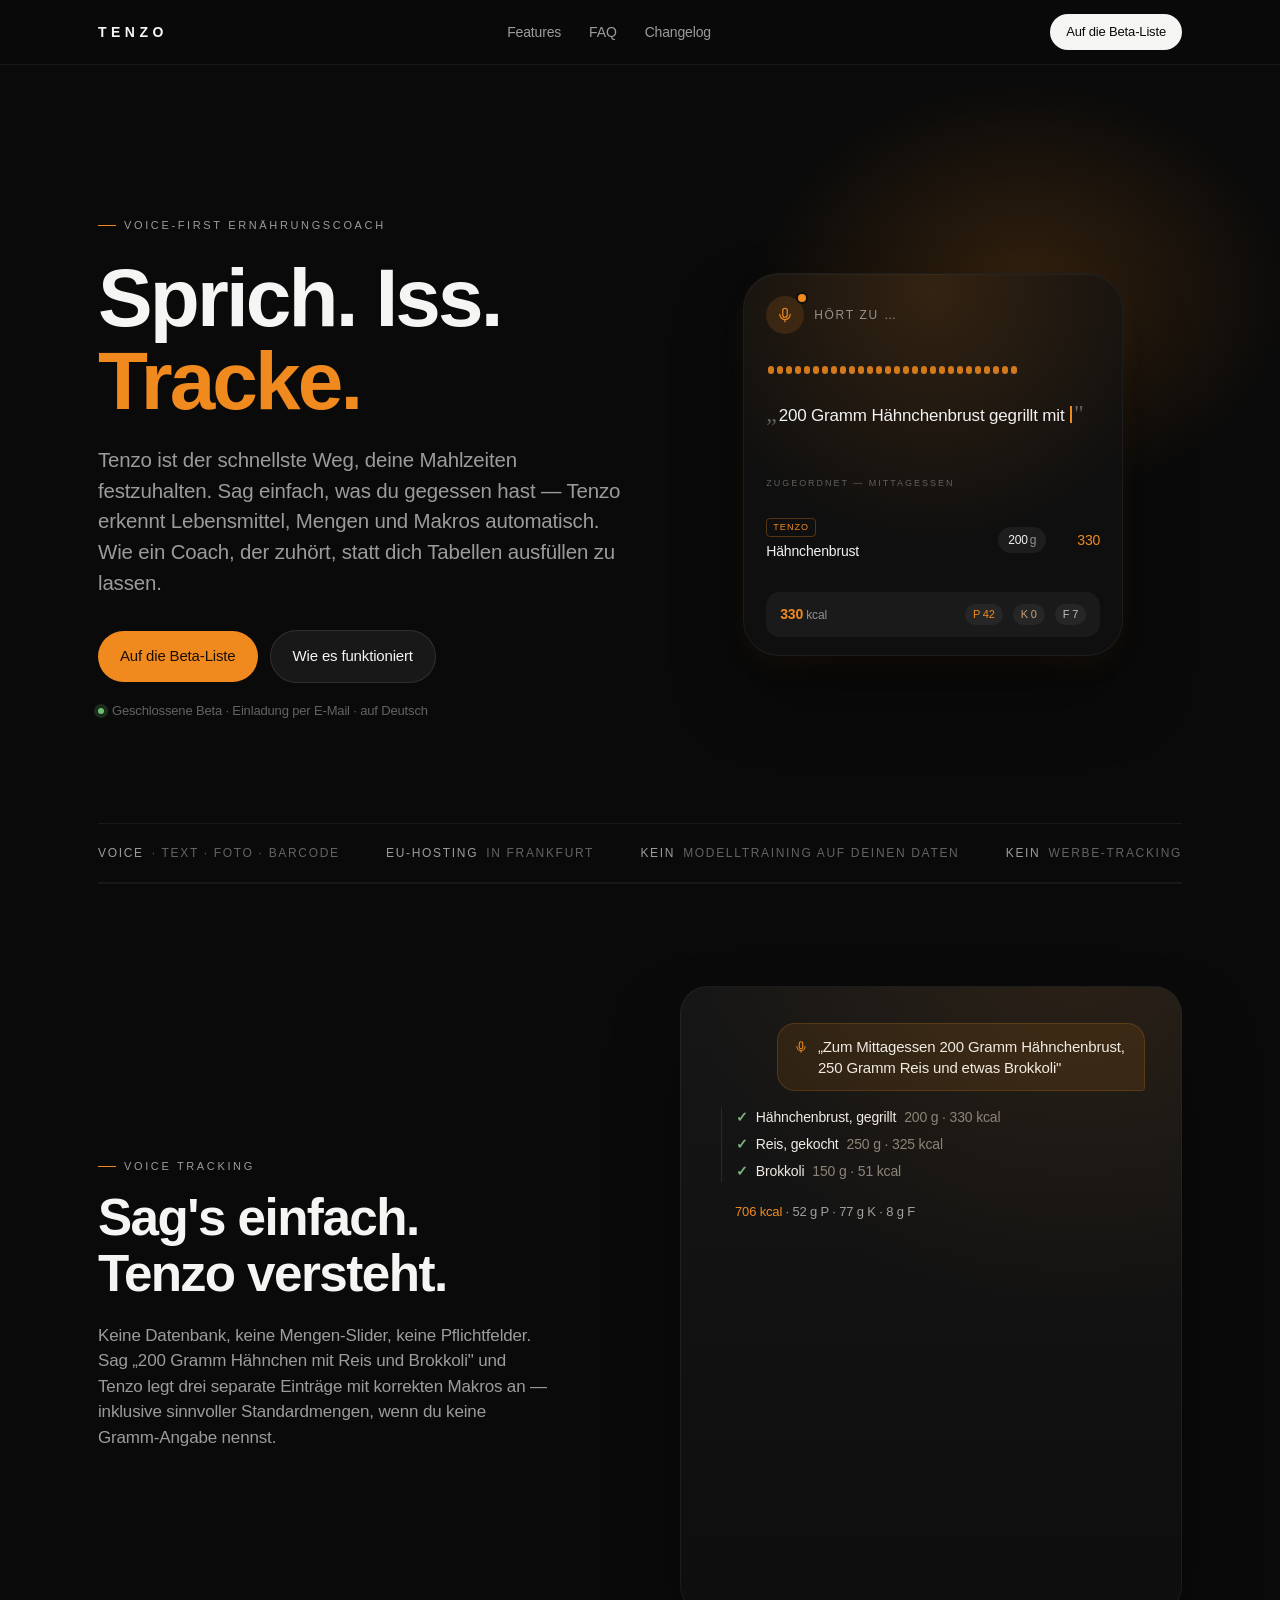
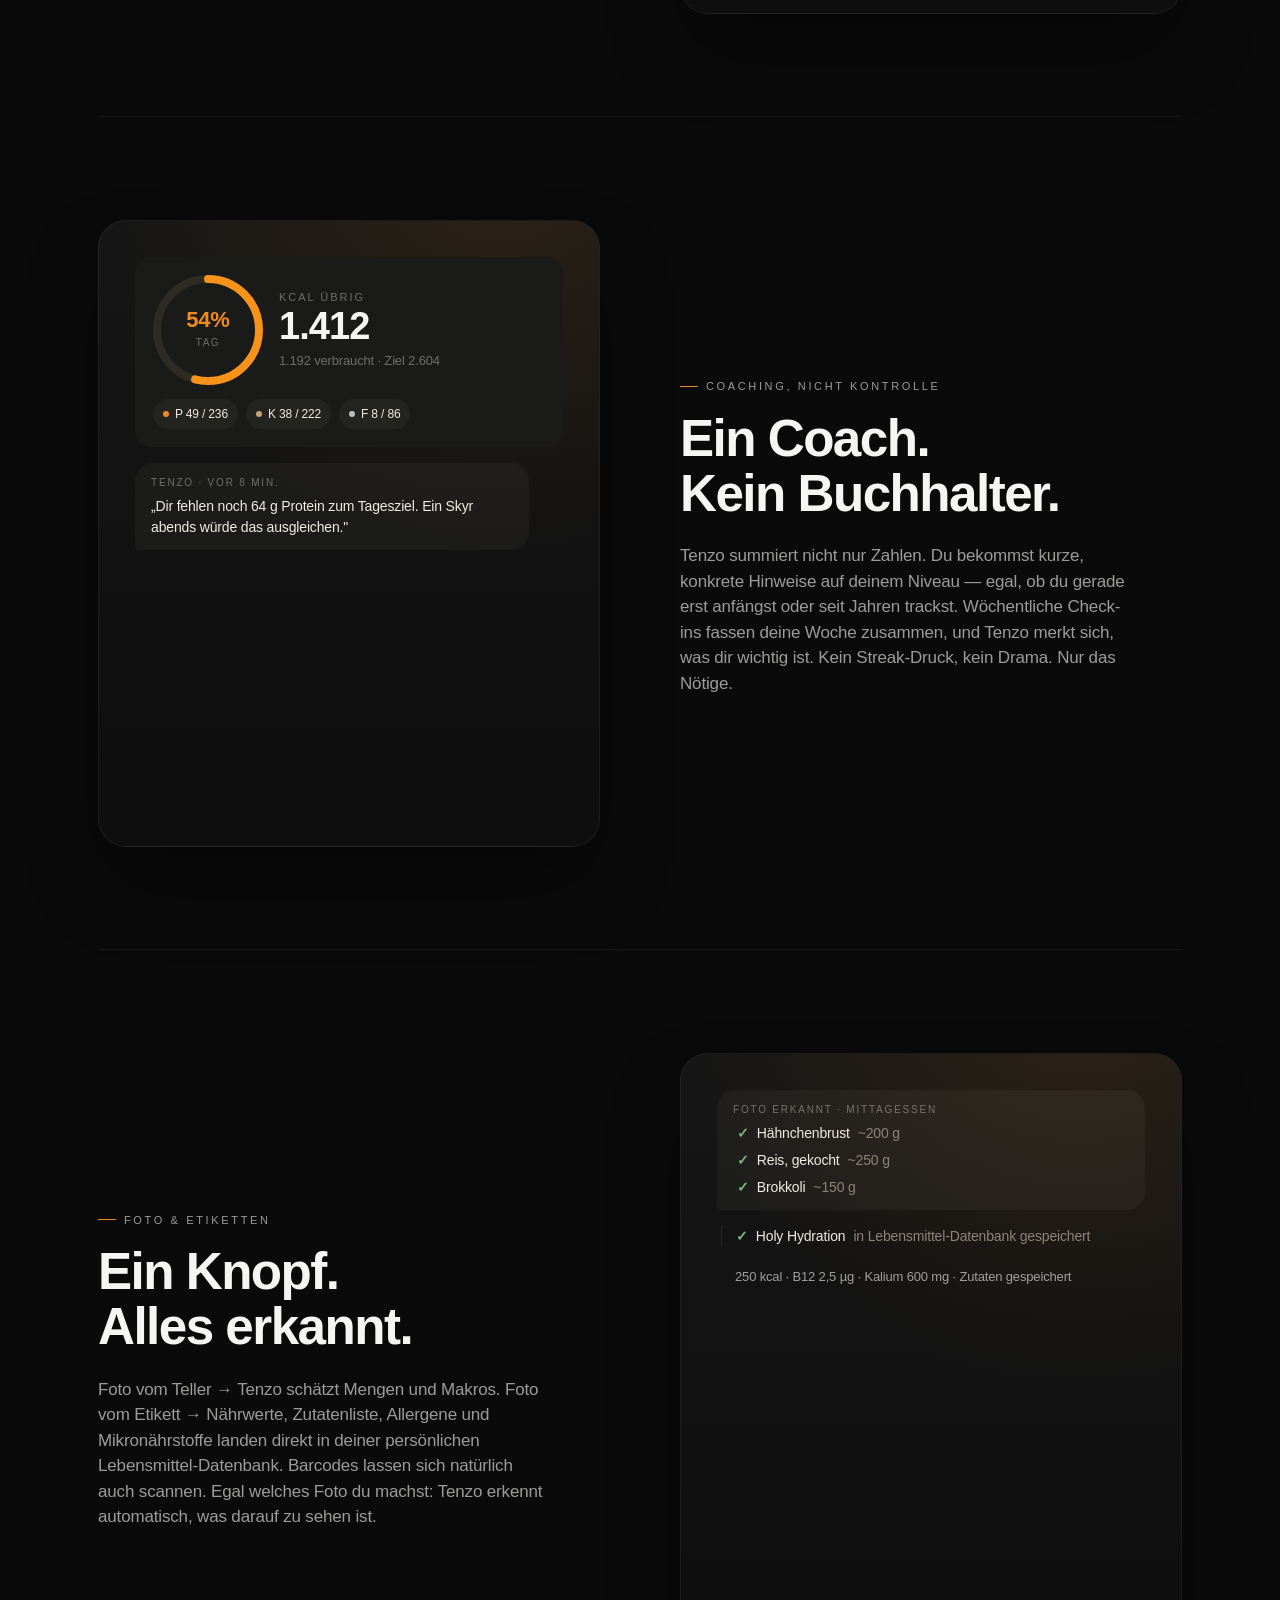
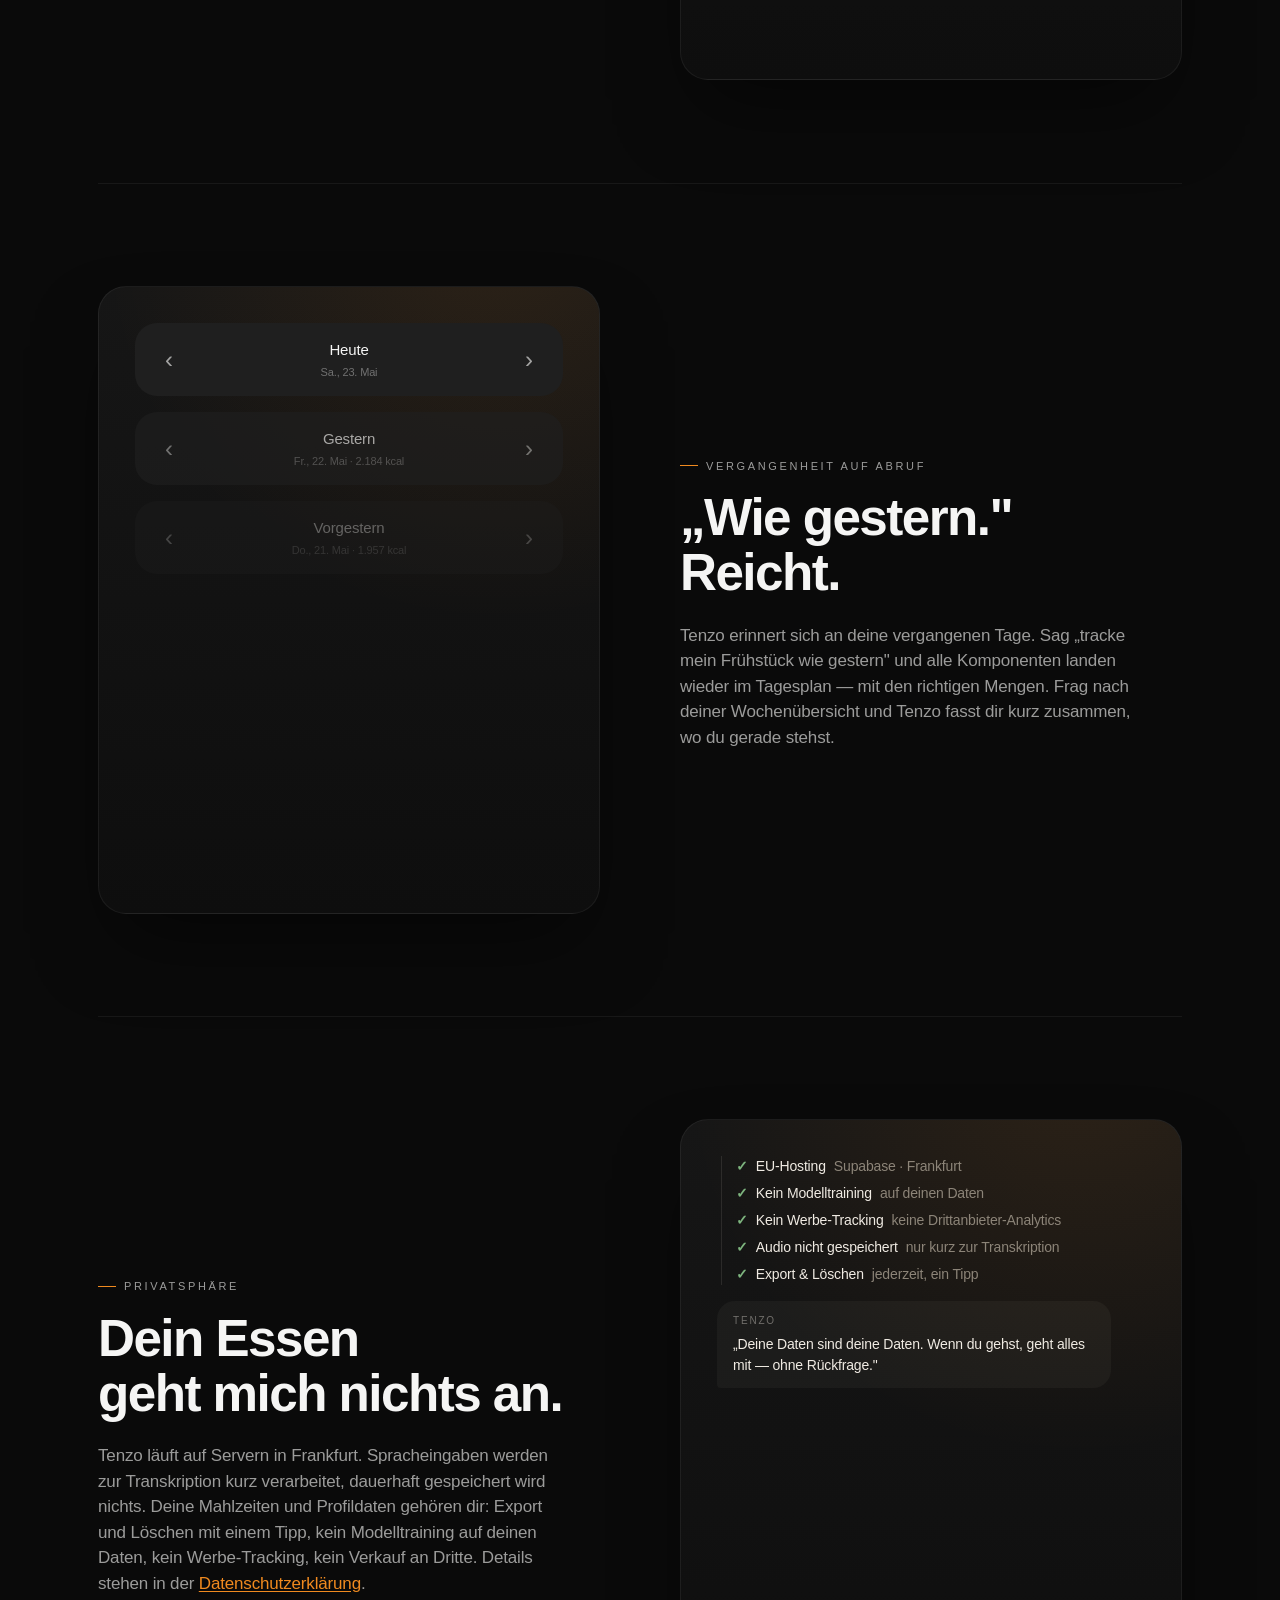
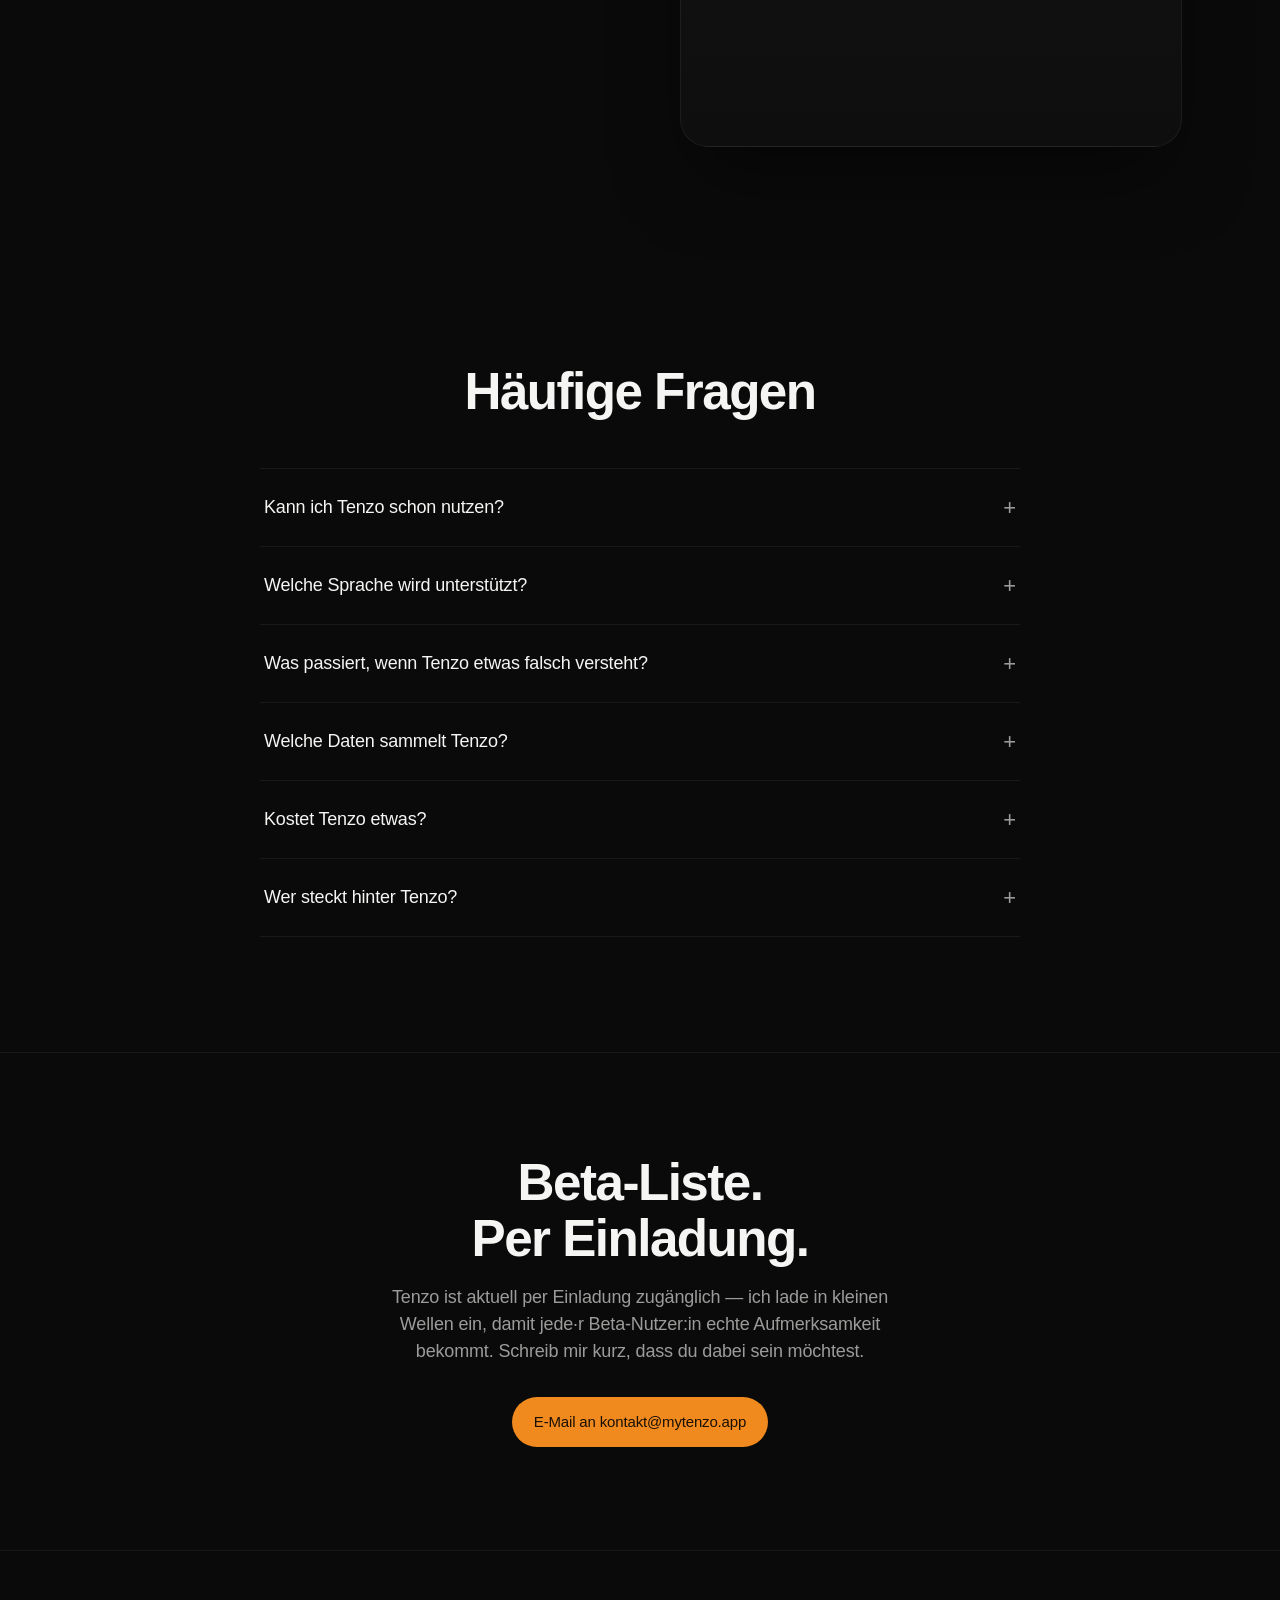
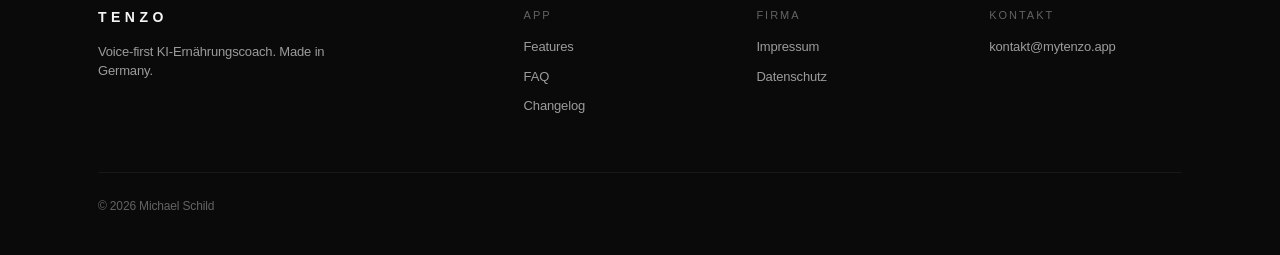
==== commit 95d005a9: "fix: truthful copy + solo-project pronouns + real-widget visuals + flicker Landing page (index.html)" ====
--- a/index.html
+++ b/index.html
@@ -102,37 +102,99 @@
       background: radial-gradient(circle at 80% -10%, rgba(240,138,31,0.10), transparent 50%);
     }
 
-    /* Visual #1 — Coach-card */
-    .va-coach { display: flex; gap: 14px; align-items: flex-start;
-      background: var(--tz-card); border-radius: var(--tz-radius-card); padding: 18px;
+    /* ---- Widget mocks — mirror the real Tenzo in-app components ----
+       Reference: HeroCalorieRing + ToolActionWidget + chat bubbles.
+       Goal: feel like a real app screen, not generic feature cards. */
+
+    /* Voice user bubble (right-aligned, mic-tinted) */
+    .va-user-bubble {
       position: relative; z-index: 1;
-    }
-    .va-coach-ico {
-      width: 38px; height: 38px; border-radius: 999px; flex: none;
-      background: linear-gradient(135deg, var(--tz-accent), #B85F0C);
-      display: grid; place-items: center;
-      box-shadow: 0 0 0 4px rgba(240,138,31,0.12);
-    }
-    .va-coach-ico svg { width: 20px; height: 20px; color: #1A1004; }
-    .va-coach-body { flex: 1; min-width: 0; }
-    .va-coach-name { font-size: 12px; color: var(--tz-fg-mute); letter-spacing: 0.14em; text-transform: uppercase; margin-bottom: 6px; }
-    .va-coach-msg { font-size: 15px; line-height: 1.45; color: var(--tz-fg); }
-
-    /* Visual #2 — Donut */
-    .va-donut {
+      align-self: flex-end;
+      max-width: 86%;
+      display: flex; gap: 10px; align-items: flex-start;
+      padding: 12px 16px;
+      background: rgba(247,147,26,0.10);
+      border: 1px solid rgba(247,147,26,0.18);
+      border-radius: 18px 18px 4px 18px;
+      color: #F0EBE3;
+      font-size: 15px; line-height: 1.4;
+    }
+    .va-user-bubble svg { width: 14px; height: 14px; color: var(--tz-accent); flex: none; margin-top: 4px; }
+
+    /* Tool-action widget (used for log_meal confirmations) */
+    .va-tool-list {
       position: relative; z-index: 1;
-      display: flex; gap: 18px; align-items: center;
-      background: var(--tz-card); border-radius: var(--tz-radius-card); padding: 20px;
-    }
-    .va-donut-ring { width: 96px; height: 96px; flex: none; }
-    .va-donut-body { flex: 1; }
-    .va-donut-eye { font-size: 11px; letter-spacing: 0.18em; text-transform: uppercase; color: var(--tz-fg-mute); }
-    .va-donut-big { font-size: 32px; font-weight: 500; font-variant-numeric: tabular-nums; }
-    .va-donut-sub { color: var(--tz-fg-faint); font-size: 12px; }
-    .va-pill-row { display: flex; gap: 6px; flex-wrap: wrap; margin-top: 8px; }
-    .va-pill-row span {
-      font-size: 11px; padding: 3px 8px; border-radius: 999px;
-      background: rgba(0,0,0,0.30); font-variant-numeric: tabular-nums;
+      padding-left: 14px; margin-left: 4px;
+      border-left: 1px solid rgba(240,235,227,0.10);
+      display: flex; flex-direction: column; gap: 6px;
+      color: #C8C0B0;
+      font-size: 14px; line-height: 1.5;
+    }
+    .va-tool-row { display: flex; gap: 8px; align-items: baseline; }
+    .va-tool-row .va-ok { color: #7DB47E; font-weight: 600; font-size: 14px; flex: none; }
+    .va-tool-row .va-label { color: #F0EBE3; font-weight: 500; }
+    .va-tool-row .va-detail { color: #8C8478; font-variant-numeric: tabular-nums; }
+
+    /* Summary footer line under a tool list */
+    .va-summary {
+      position: relative; z-index: 1;
+      margin-top: 4px; padding-left: 18px;
+      color: var(--tz-fg-mute); font-size: 13px;
+      font-variant-numeric: tabular-nums;
+    }
+    .va-summary .va-sum-kcal { color: var(--tz-accent); font-weight: 500; }
+
+    /* HeroCalorieRing — replica of components/bottom-sheet/HeroCalorieRing.tsx */
+    .va-ring-card {
+      position: relative; z-index: 1;
+      background: #1A1A18;
+      border-radius: 16px;
+      padding: 18px;
+      display: flex; flex-direction: column; gap: 14px;
+    }
+    .va-ring-top { display: flex; gap: 16px; align-items: center; }
+    .va-ring-svg { width: 110px; height: 110px; flex: none; position: relative; }
+    .va-ring-pct {
+      position: absolute; inset: 0;
+      display: flex; flex-direction: column; align-items: center; justify-content: center;
+      pointer-events: none;
+    }
+    .va-ring-pct-num { color: var(--tz-accent); font-family: var(--tz-font-display); font-weight: 600; font-size: 22px; line-height: 1; }
+    .va-ring-pct-eye { color: rgba(240,235,227,0.4); font-size: 10px; letter-spacing: 0.15em; margin-top: 4px; }
+    .va-ring-hero { flex: 1; }
+    .va-ring-eye { color: rgba(240,235,227,0.4); font-size: 11px; letter-spacing: 0.18em; text-transform: uppercase; }
+    .va-ring-big { font-size: 38px; font-weight: 600; font-variant-numeric: tabular-nums; line-height: 1.05; letter-spacing: -0.025em; margin-top: 2px; }
+    .va-ring-sub { color: var(--tz-fg-faint); font-size: 13px; margin-top: 4px; font-variant-numeric: tabular-nums; }
+
+    /* Macro pills row — small dot + "P 49/236" label */
+    .va-pills { display: flex; gap: 8px; flex-wrap: wrap; }
+    .va-pill {
+      display: inline-flex; align-items: center; gap: 6px;
+      padding: 6px 10px; border-radius: 999px;
+      background: rgba(240,235,227,0.04);
+      font-size: 12px; color: #F0EBE3; font-variant-numeric: tabular-nums;
+      font-weight: 500;
+    }
+    .va-pill::before {
+      content: ""; width: 6px; height: 6px; border-radius: 3px;
+      background: var(--c, var(--tz-accent));
+    }
+
+    /* Coach chat bubble (assistant message in the chat) */
+    .va-asst-bubble {
+      position: relative; z-index: 1;
+      align-self: flex-start;
+      max-width: 92%;
+      padding: 12px 16px;
+      background: rgba(240,235,227,0.04);
+      border-radius: 18px 18px 18px 4px;
+      color: #F0EBE3;
+      font-size: 14px; line-height: 1.5;
+    }
+    .va-asst-bubble .va-asst-name {
+      font-size: 10px; color: rgba(240,235,227,0.4);
+      letter-spacing: 0.18em; text-transform: uppercase;
+      margin-bottom: 6px;
     }
 
     /* Visual #3 — Day-strip (re-used for past-meal recall feature) */
@@ -213,7 +275,7 @@
           <a href="#signup" class="tzw-btn tzw-btn-primary">Auf die Beta-Liste</a>
           <a href="#features" class="tzw-btn tzw-btn-ghost">Wie es funktioniert</a>
         </div>
-        <div class="va-mini">Geschlossene Beta · Einladung per Email · auf Deutsch</div>
+        <div class="va-mini">Geschlossene Beta · Einladung per E-Mail · auf Deutsch</div>
       </div>
       <div>
         <div data-tenzo-voice-demo></div>
@@ -241,32 +303,40 @@
         <h2 class="tzw-h2">Sag's einfach. <br/>Tenzo versteht.</h2>
         <p>
           Keine Datenbank, keine Mengen-Slider, keine Pflichtfelder. Sag „200 Gramm Hähnchen mit
-          Reis und Brokkoli" und Tenzo trägt drei separate Einträge mit korrekten Makros ein —
-          inklusive sinnvoller Defaults, wenn du keine Mengen nennst.
+          Reis und Brokkoli" und Tenzo legt drei separate Einträge mit korrekten Makros an —
+          inklusive sinnvoller Standardmengen, wenn du keine Gramm-Angabe nennst.
         </p>
       </div>
       <div class="va-visual">
-        <div class="va-coach">
-          <div class="va-coach-ico">
-            <svg viewBox="0 0 24 24" fill="none" stroke="currentColor" stroke-width="1.8" stroke-linecap="round" stroke-linejoin="round">
-              <rect x="9" y="3" width="6" height="12" rx="3"/>
-              <path d="M5 11a7 7 0 0 0 14 0"/>
-              <path d="M12 18v3"/>
-            </svg>
-          </div>
-          <div class="va-coach-body">
-            <div class="va-coach-name">Tenzo · 12:31</div>
-            <div class="va-coach-msg">„Mittagessen: 200 g Hähnchenbrust, 250 g Reis und etwas Brokkoli"</div>
-          </div>
-        </div>
-        <div class="va-coach">
-          <div class="va-coach-ico" style="background: linear-gradient(135deg, #C9A07A, #8C6B49);">
-            <svg viewBox="0 0 24 24" fill="none" stroke="currentColor" stroke-width="1.8" stroke-linecap="round" stroke-linejoin="round"><path d="M9 11l3 3L22 4"/><path d="M21 12v7a2 2 0 0 1-2 2H5a2 2 0 0 1-2-2V5a2 2 0 0 1 2-2h11"/></svg>
-          </div>
-          <div class="va-coach-body">
-            <div class="va-coach-name">Erkannt · 3 Einträge</div>
-            <div class="va-coach-msg">706 kcal · 52 g Protein · 77 g Kohlenh. · 8 g Fett</div>
-          </div>
+        <!-- User-side voice message bubble (right-aligned, mic-tinted) -->
+        <div class="va-user-bubble">
+          <svg viewBox="0 0 24 24" fill="none" stroke="currentColor" stroke-width="1.8" stroke-linecap="round" stroke-linejoin="round">
+            <rect x="9" y="3" width="6" height="12" rx="3"/>
+            <path d="M5 11a7 7 0 0 0 14 0"/>
+            <path d="M12 18v3"/>
+          </svg>
+          <span>„Zum Mittagessen 200 Gramm Hähnchenbrust, 250 Gramm Reis und etwas Brokkoli"</span>
+        </div>
+        <!-- Tool-action confirmation list (matches ToolActionWidget) -->
+        <div class="va-tool-list">
+          <div class="va-tool-row">
+            <span class="va-ok">✓</span>
+            <span class="va-label">Hähnchenbrust, gegrillt</span>
+            <span class="va-detail">200 g · 330 kcal</span>
+          </div>
+          <div class="va-tool-row">
+            <span class="va-ok">✓</span>
+            <span class="va-label">Reis, gekocht</span>
+            <span class="va-detail">250 g · 325 kcal</span>
+          </div>
+          <div class="va-tool-row">
+            <span class="va-ok">✓</span>
+            <span class="va-label">Brokkoli</span>
+            <span class="va-detail">150 g · 51 kcal</span>
+          </div>
+        </div>
+        <div class="va-summary">
+          <span class="va-sum-kcal">706 kcal</span> · 52 g P · 77 g K · 8 g F
         </div>
       </div>
     </section>
@@ -277,38 +347,47 @@
         <span class="tzw-eyebrow">Coaching, nicht Kontrolle</span>
         <h2 class="tzw-h2">Ein Coach.<br/>Kein Buchhalter.</h2>
         <p>
-          Tenzo zählt nicht nur Zahlen zusammen. Du bekommst kurze, konkrete Hinweise auf deinem
+          Tenzo summiert nicht nur Zahlen. Du bekommst kurze, konkrete Hinweise auf deinem
           Niveau — egal, ob du gerade erst anfängst oder seit Jahren trackst. Wöchentliche
-          Coaching-Check-ins fassen deine Woche zusammen, und Tenzo merkt sich, was dir wichtig
-          ist. Kein Streak-Druck. Nur das Nötige.
+          Check-ins fassen deine Woche zusammen, und Tenzo merkt sich, was dir wichtig ist.
+          Kein Streak-Druck, kein Drama. Nur das Nötige.
         </p>
       </div>
       <div class="va-visual">
-        <div class="va-donut">
-          <svg class="va-donut-ring" viewBox="0 0 96 96">
-            <circle cx="48" cy="48" r="40" fill="none" stroke="rgba(255,255,255,0.08)" stroke-width="8"/>
-            <circle cx="48" cy="48" r="40" fill="none" stroke="var(--tz-accent)" stroke-width="8"
-                    stroke-dasharray="180 251" stroke-linecap="round" transform="rotate(-90 48 48)"/>
-          </svg>
-          <div class="va-donut-body">
-            <div class="va-donut-eye">kcal übrig</div>
-            <div class="va-donut-big">1.412</div>
-            <div class="va-donut-sub">von 2.604 · 54%</div>
-            <div class="va-pill-row">
-              <span style="color: var(--tz-protein)">P 49/236</span>
-              <span style="color: var(--tz-carbs)">K 38/222</span>
-              <span style="color: var(--tz-fat)">F 8/86</span>
+        <!-- HeroCalorieRing — replica of the in-app widget -->
+        <div class="va-ring-card">
+          <div class="va-ring-top">
+            <div class="va-ring-svg">
+              <svg width="110" height="110" viewBox="0 0 110 110">
+                <circle cx="55" cy="55" r="51" fill="none" stroke="#2E2A24" stroke-width="8"/>
+                <circle cx="55" cy="55" r="51" fill="none" stroke="#F7931A" stroke-width="8"
+                        stroke-linecap="round"
+                        stroke-dasharray="320.44 320.44"
+                        stroke-dashoffset="147.4"
+                        transform="rotate(-90 55 55)"/>
+              </svg>
+              <div class="va-ring-pct">
+                <div class="va-ring-pct-num">54%</div>
+                <div class="va-ring-pct-eye">TAG</div>
+              </div>
             </div>
-          </div>
-        </div>
-        <div class="va-coach">
-          <div class="va-coach-ico" style="background: linear-gradient(135deg, #6FBF73, #3F8F45);">
-            <svg viewBox="0 0 24 24" fill="none" stroke="currentColor" stroke-width="2" stroke-linecap="round" stroke-linejoin="round"><path d="M12 2v4"/><path d="M12 18v4"/><path d="m4.93 4.93 2.83 2.83"/><path d="m16.24 16.24 2.83 2.83"/><circle cx="12" cy="12" r="4"/></svg>
-          </div>
-          <div class="va-coach-body">
-            <div class="va-coach-name">Coach · vor 8 min</div>
-            <div class="va-coach-msg">„Du bist noch 64 g Protein unter Ziel. Ein Skyr abends würde es ausgleichen."</div>
-          </div>
+            <div class="va-ring-hero">
+              <div class="va-ring-eye">kcal übrig</div>
+              <div class="va-ring-big">1.412</div>
+              <div class="va-ring-sub">1.192 verbraucht · Ziel 2.604</div>
+            </div>
+          </div>
+          <div class="va-pills">
+            <span class="va-pill" style="--c: var(--tz-protein);">P 49 / 236</span>
+            <span class="va-pill" style="--c: var(--tz-carbs);">K 38 / 222</span>
+            <span class="va-pill" style="--c: var(--tz-fat);">F 8 / 86</span>
+          </div>
+        </div>
+
+        <!-- Coach message — assistant chat bubble -->
+        <div class="va-asst-bubble">
+          <div class="va-asst-name">Tenzo · vor 8 Min.</div>
+          „Dir fehlen noch 64 g Protein zum Tagesziel. Ein Skyr abends würde das ausgleichen."
         </div>
       </div>
     </section>
@@ -321,28 +400,42 @@
         <p>
           Foto vom Teller → Tenzo schätzt Mengen und Makros. Foto vom Etikett → Nährwerte,
           Zutatenliste, Allergene und Mikronährstoffe landen direkt in deiner persönlichen
-          Lebensmittel-Datenbank. Barcode scannen geht natürlich auch. Egal welches Foto:
-          Tenzo erkennt automatisch, was er vor sich hat.
+          Lebensmittel-Datenbank. Barcodes lassen sich natürlich auch scannen. Egal welches
+          Foto du machst: Tenzo erkennt automatisch, was darauf zu sehen ist.
         </p>
       </div>
       <div class="va-visual">
-        <div class="va-coach">
-          <div class="va-coach-ico" style="background: linear-gradient(135deg, #E0A24A, #8C5F1C);">
-            <svg viewBox="0 0 24 24" fill="none" stroke="currentColor" stroke-width="2" stroke-linecap="round" stroke-linejoin="round"><path d="M14.5 4h-5L7 7H4a2 2 0 0 0-2 2v9a2 2 0 0 0 2 2h16a2 2 0 0 0 2-2V9a2 2 0 0 0-2-2h-3l-2.5-3z"/><circle cx="12" cy="13" r="3"/></svg>
-          </div>
-          <div class="va-coach-body">
-            <div class="va-coach-name">Foto erkannt · Mittagessen</div>
-            <div class="va-coach-msg">Hähnchen, Reis, Brokkoli — Mengen geschätzt, du kannst nachjustieren.</div>
-          </div>
-        </div>
-        <div class="va-coach">
-          <div class="va-coach-ico" style="background: linear-gradient(135deg, #C9A07A, #8C6B49);">
-            <svg viewBox="0 0 24 24" fill="none" stroke="currentColor" stroke-width="2" stroke-linecap="round" stroke-linejoin="round"><rect x="3" y="4" width="18" height="16" rx="2"/><path d="M7 8h10"/><path d="M7 12h10"/><path d="M7 16h6"/></svg>
-          </div>
-          <div class="va-coach-body">
-            <div class="va-coach-name">Etikett gespeichert</div>
-            <div class="va-coach-msg">Holy Hydration · 250 kcal · B12 2,5 µg · Kalium 600 mg · Zutaten gespeichert.</div>
-          </div>
+        <!-- Photo-meal confirmation as a tool-action list -->
+        <div class="va-asst-bubble" style="max-width: 100%; align-self: stretch;">
+          <div class="va-asst-name">Foto erkannt · Mittagessen</div>
+          <div class="va-tool-list" style="margin-top: 6px; padding-left: 0; border-left: none;">
+            <div class="va-tool-row">
+              <span class="va-ok">✓</span>
+              <span class="va-label">Hähnchenbrust</span>
+              <span class="va-detail">~200 g</span>
+            </div>
+            <div class="va-tool-row">
+              <span class="va-ok">✓</span>
+              <span class="va-label">Reis, gekocht</span>
+              <span class="va-detail">~250 g</span>
+            </div>
+            <div class="va-tool-row">
+              <span class="va-ok">✓</span>
+              <span class="va-label">Brokkoli</span>
+              <span class="va-detail">~150 g</span>
+            </div>
+          </div>
+        </div>
+        <!-- Etikett-Scan result — tool-action style -->
+        <div class="va-tool-list">
+          <div class="va-tool-row">
+            <span class="va-ok">✓</span>
+            <span class="va-label">Holy Hydration</span>
+            <span class="va-detail">in Lebensmittel-Datenbank gespeichert</span>
+          </div>
+        </div>
+        <div class="va-summary">
+          250 kcal · B12 2,5 µg · Kalium 600 mg · Zutaten gespeichert
         </div>
       </div>
     </section>
@@ -355,8 +448,7 @@
         <p>
           Tenzo erinnert sich an deine vergangenen Tage. Sag „tracke mein Frühstück wie gestern"
           und alle Komponenten landen wieder im Tagesplan — mit den richtigen Mengen. Frag nach
-          einem Wochenüberblick und Tenzo fasst dir kurz zusammen, wo du standest und worauf es
-          ankommt.
+          deiner Wochenübersicht und Tenzo fasst dir kurz zusammen, wo du gerade stehst.
         </p>
       </div>
       <div class="va-visual">
@@ -391,32 +483,49 @@
     <section class="va-feature">
       <div class="va-feature-text">
         <span class="tzw-eyebrow">Privatsphäre</span>
-        <h2 class="tzw-h2">Dein Essen<br/>geht uns nichts an.</h2>
+        <h2 class="tzw-h2">Dein Essen<br/>geht mich nichts an.</h2>
         <p>
-          Tenzo läuft auf Servern in Frankfurt. Voice-Eingaben werden zur Transkription kurz
-          verarbeitet und sofort danach gelöscht — keine Audio-Archive. Deine Mahlzeiten und
-          Profildaten gehören dir: Export und Löschen mit einem Tipp, kein Modelltraining auf
-          deinen Daten, kein Werbe-Tracking, kein Verkauf an Dritte.
+          Tenzo läuft auf Servern in Frankfurt. Spracheingaben werden zur Transkription kurz
+          verarbeitet, dauerhaft gespeichert wird nichts. Deine Mahlzeiten und Profildaten gehören
+          dir: Export und Löschen mit einem Tipp, kein Modelltraining auf deinen Daten, kein
+          Werbe-Tracking, kein Verkauf an Dritte. Details stehen in der
+          <a href="datenschutz/" style="color: var(--tz-accent); text-decoration: underline; text-underline-offset: 2px;">Datenschutzerklärung</a>.
         </p>
       </div>
       <div class="va-visual">
-        <div class="va-coach">
-          <div class="va-coach-ico" style="background: linear-gradient(135deg, #BFBFBF, #6E6E6E);">
-            <svg viewBox="0 0 24 24" fill="none" stroke="currentColor" stroke-width="2" stroke-linecap="round" stroke-linejoin="round"><polygon points="3 11 22 2 13 21 11 13 3 11"/></svg>
-          </div>
-          <div class="va-coach-body">
-            <div class="va-coach-name">EU-Hosting</div>
-            <div class="va-coach-msg">Daten in Frankfurt. Kein Modelltraining auf deinen Mahlzeiten.</div>
-          </div>
-        </div>
-        <div class="va-coach">
-          <div class="va-coach-ico" style="background: linear-gradient(135deg, #7AB6E8, #3D6E94);">
-            <svg viewBox="0 0 24 24" fill="none" stroke="currentColor" stroke-width="2" stroke-linecap="round" stroke-linejoin="round"><rect x="3" y="11" width="18" height="11" rx="2"/><path d="M7 11V7a5 5 0 0 1 10 0v4"/></svg>
-          </div>
-          <div class="va-coach-body">
-            <div class="va-coach-name">Du behältst die Kontrolle</div>
-            <div class="va-coach-msg">Export und Account-Löschung jederzeit in den Einstellungen.</div>
-          </div>
+        <!-- Privacy posture as a tool-action checklist (consistent with the
+             other feature visuals — all use the same in-app widget vocabulary). -->
+        <div class="va-tool-list">
+          <div class="va-tool-row">
+            <span class="va-ok">✓</span>
+            <span class="va-label">EU-Hosting</span>
+            <span class="va-detail">Supabase · Frankfurt</span>
+          </div>
+          <div class="va-tool-row">
+            <span class="va-ok">✓</span>
+            <span class="va-label">Kein Modelltraining</span>
+            <span class="va-detail">auf deinen Daten</span>
+          </div>
+          <div class="va-tool-row">
+            <span class="va-ok">✓</span>
+            <span class="va-label">Kein Werbe-Tracking</span>
+            <span class="va-detail">keine Drittanbieter-Analytics</span>
+          </div>
+          <div class="va-tool-row">
+            <span class="va-ok">✓</span>
+            <span class="va-label">Audio nicht gespeichert</span>
+            <span class="va-detail">nur kurz zur Transkription</span>
+          </div>
+          <div class="va-tool-row">
+            <span class="va-ok">✓</span>
+            <span class="va-label">Export &amp; Löschen</span>
+            <span class="va-detail">jederzeit, ein Tipp</span>
+          </div>
+        </div>
+        <!-- Friendly assistant follow-up bubble -->
+        <div class="va-asst-bubble">
+          <div class="va-asst-name">Tenzo</div>
+          „Deine Daten sind deine Daten. Wenn du gehst, geht alles mit — ohne Rückfrage."
         </div>
       </div>
     </section>
@@ -429,32 +538,32 @@
 
       <details>
         <summary>Kann ich Tenzo schon nutzen?</summary>
-        <p>Tenzo ist aktuell in einer geschlossenen Beta. Wir laden in kleinen Wellen ein — meistens innerhalb von ein bis zwei Wochen, nachdem du dich auf die Liste gesetzt hast. Schreib uns kurz und du bist dabei, sobald wir wieder Plätze frei haben.</p>
+        <p>Tenzo ist aktuell in einer geschlossenen Beta. Ich lade in kleinen Wellen ein — meistens innerhalb von ein bis zwei Wochen, nachdem du dich auf die Liste gesetzt hast. Schreib mir kurz, dann bist du dabei, sobald wieder Plätze frei werden.</p>
       </details>
 
       <details>
         <summary>Welche Sprache wird unterstützt?</summary>
-        <p>Tenzo ist aktuell auf Deutsch optimiert — vom Voice-Modell bis zur Coaching-Sprache. Englisch und andere Sprachen sind frühestens nach dem Beta-Ende geplant.</p>
+        <p>Tenzo ist aktuell auf Deutsch optimiert — von der Spracherkennung bis zur Coaching-Sprache. Englisch und andere Sprachen sind frühestens nach dem Beta-Ende geplant.</p>
       </details>
 
       <details>
         <summary>Was passiert, wenn Tenzo etwas falsch versteht?</summary>
-        <p>Jeder erkannte Eintrag lässt sich direkt korrigieren — Menge, Lebensmittel oder Makros. Falls Tenzo komplett daneben liegt, kannst du den Eintrag löschen und neu sprechen oder per Foto bzw. Barcode tracken.</p>
+        <p>Jeder erkannte Eintrag lässt sich direkt korrigieren — Menge, Lebensmittel oder Makros. Falls Tenzo komplett daneben liegt, kannst du den Eintrag löschen und es noch mal sagen oder per Foto bzw. Barcode tracken.</p>
       </details>
 
       <details>
         <summary>Welche Daten sammelt Tenzo?</summary>
-        <p>Nur was nötig ist: deine Mahlzeiten, dein Gewicht, deine Ziele. Optional Apple Health bzw. Health Connect, wenn du es selbst freigibst. Kein Werbe-Tracking, keine Drittanbieter-Analytics. Die vollständige Liste steht in der <a href="datenschutz/">Datenschutzerklärung</a>.</p>
+        <p>Nur was nötig ist: deine Mahlzeiten, dein Gewicht, deine Ziele. Optional Apple Health bzw. Health Connect, wenn du die Verbindung selbst freigibst. Kein Werbe-Tracking, keine Drittanbieter-Analytics. Die vollständige Liste steht in der <a href="datenschutz/">Datenschutzerklärung</a>.</p>
       </details>
 
       <details>
         <summary>Kostet Tenzo etwas?</summary>
-        <p>Die Beta ist kostenlos. Wie das Preismodell nach dem Beta-Ende aussieht, entscheiden wir gemeinsam mit den Beta-Nutzer:innen — finale Preise und Featureset stehen noch nicht fest.</p>
+        <p>Die Beta ist kostenlos. Wie das Preismodell nach dem Beta-Ende aussieht, entscheide ich gemeinsam mit den Beta-Nutzer:innen — finale Preise und Funktionsumfang stehen noch nicht fest.</p>
       </details>
 
       <details>
         <summary>Wer steckt hinter Tenzo?</summary>
-        <p>Tenzo ist ein Solo-Projekt aus Deutschland — gebaut von einer Person, die selbst trackt und einen Coach wollte statt eine Tabelle. Kontakt und alle rechtlichen Angaben findest du im <a href="impressum/">Impressum</a>.</p>
+        <p>Tenzo ist ein Solo-Projekt aus Deutschland — gebaut von einer Person, die selbst trackt und einen Coach wollte statt einer Tabelle. Kontakt und alle rechtlichen Angaben findest du im <a href="impressum/">Impressum</a>.</p>
       </details>
     </div>
   </section>
@@ -464,11 +573,11 @@
     <div class="tzw-wrap">
       <h2 class="tzw-h2">Beta-Liste.<br/>Per Einladung.</h2>
       <p>
-        Tenzo ist aktuell per Einladung zugänglich — wir laden in kleinen Wellen ein, damit jede·r
-        Beta-Nutzer:in echte Aufmerksamkeit bekommt. Schreib uns kurz, dass du dabei sein möchtest.
+        Tenzo ist aktuell per Einladung zugänglich — ich lade in kleinen Wellen ein, damit jede·r
+        Beta-Nutzer:in echte Aufmerksamkeit bekommt. Schreib mir kurz, dass du dabei sein möchtest.
       </p>
       <a href="mailto:kontakt@mytenzo.app?subject=Beta-Liste&amp;body=Hi%2C%0A%0Aich%20w%C3%BCrde%20gerne%20zur%20Beta%20eingeladen%20werden.%0A%0AViele%20Gr%C3%BC%C3%9Fe" class="tzw-btn tzw-btn-primary">
-        Email an kontakt@mytenzo.app
+        E-Mail an kontakt@mytenzo.app
       </a>
     </div>
   </section>
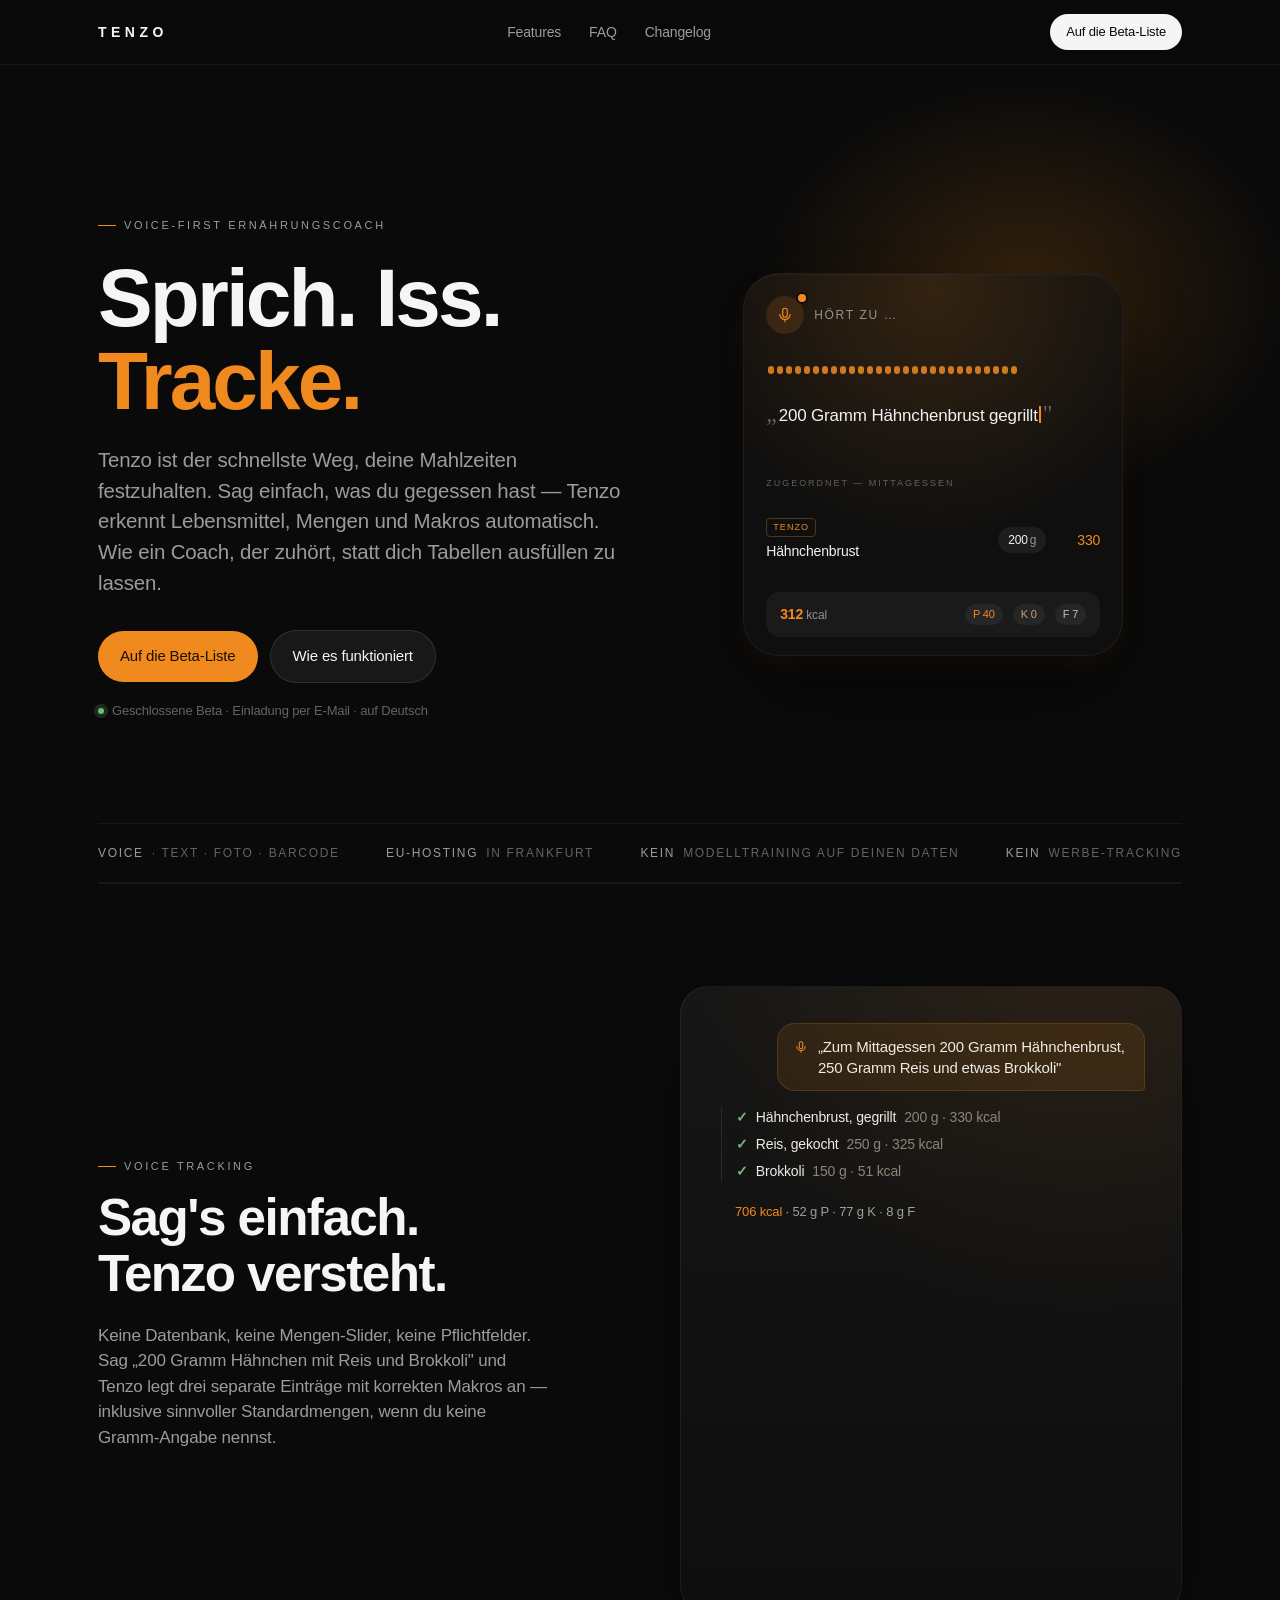
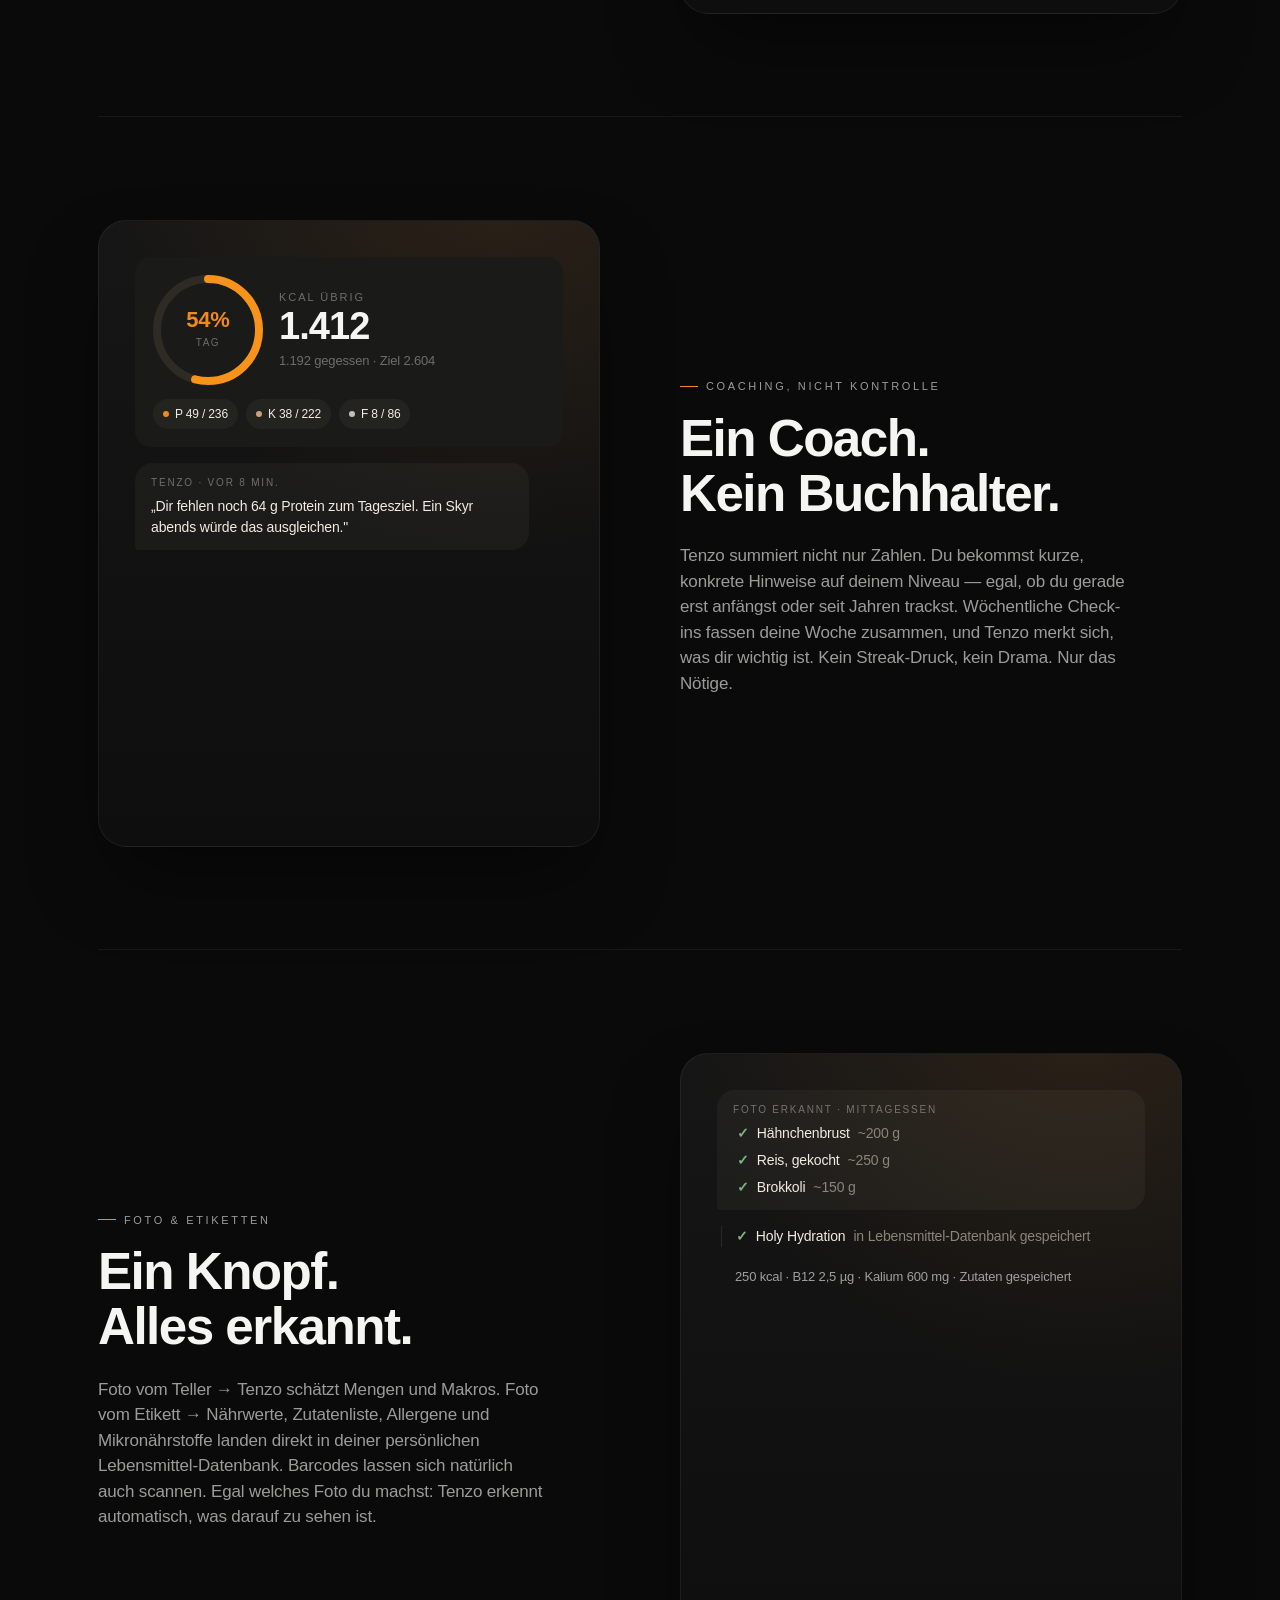
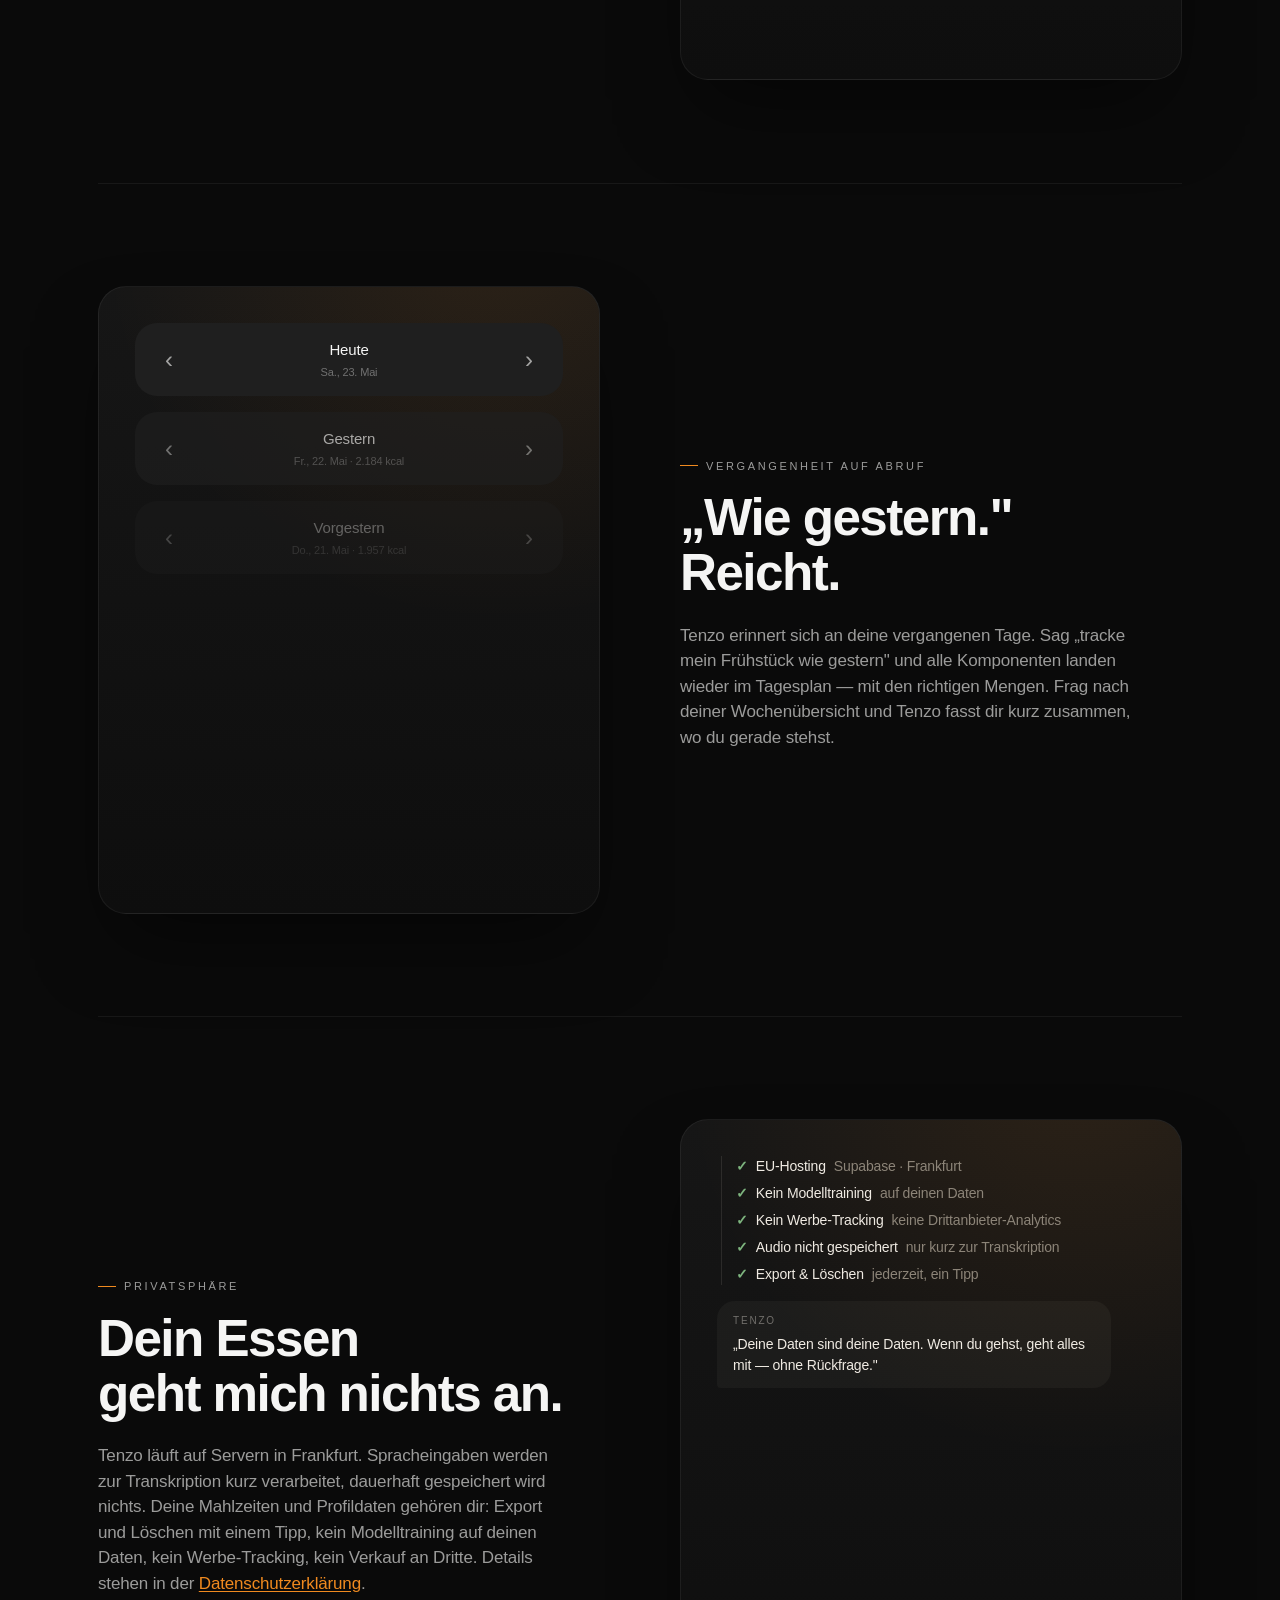
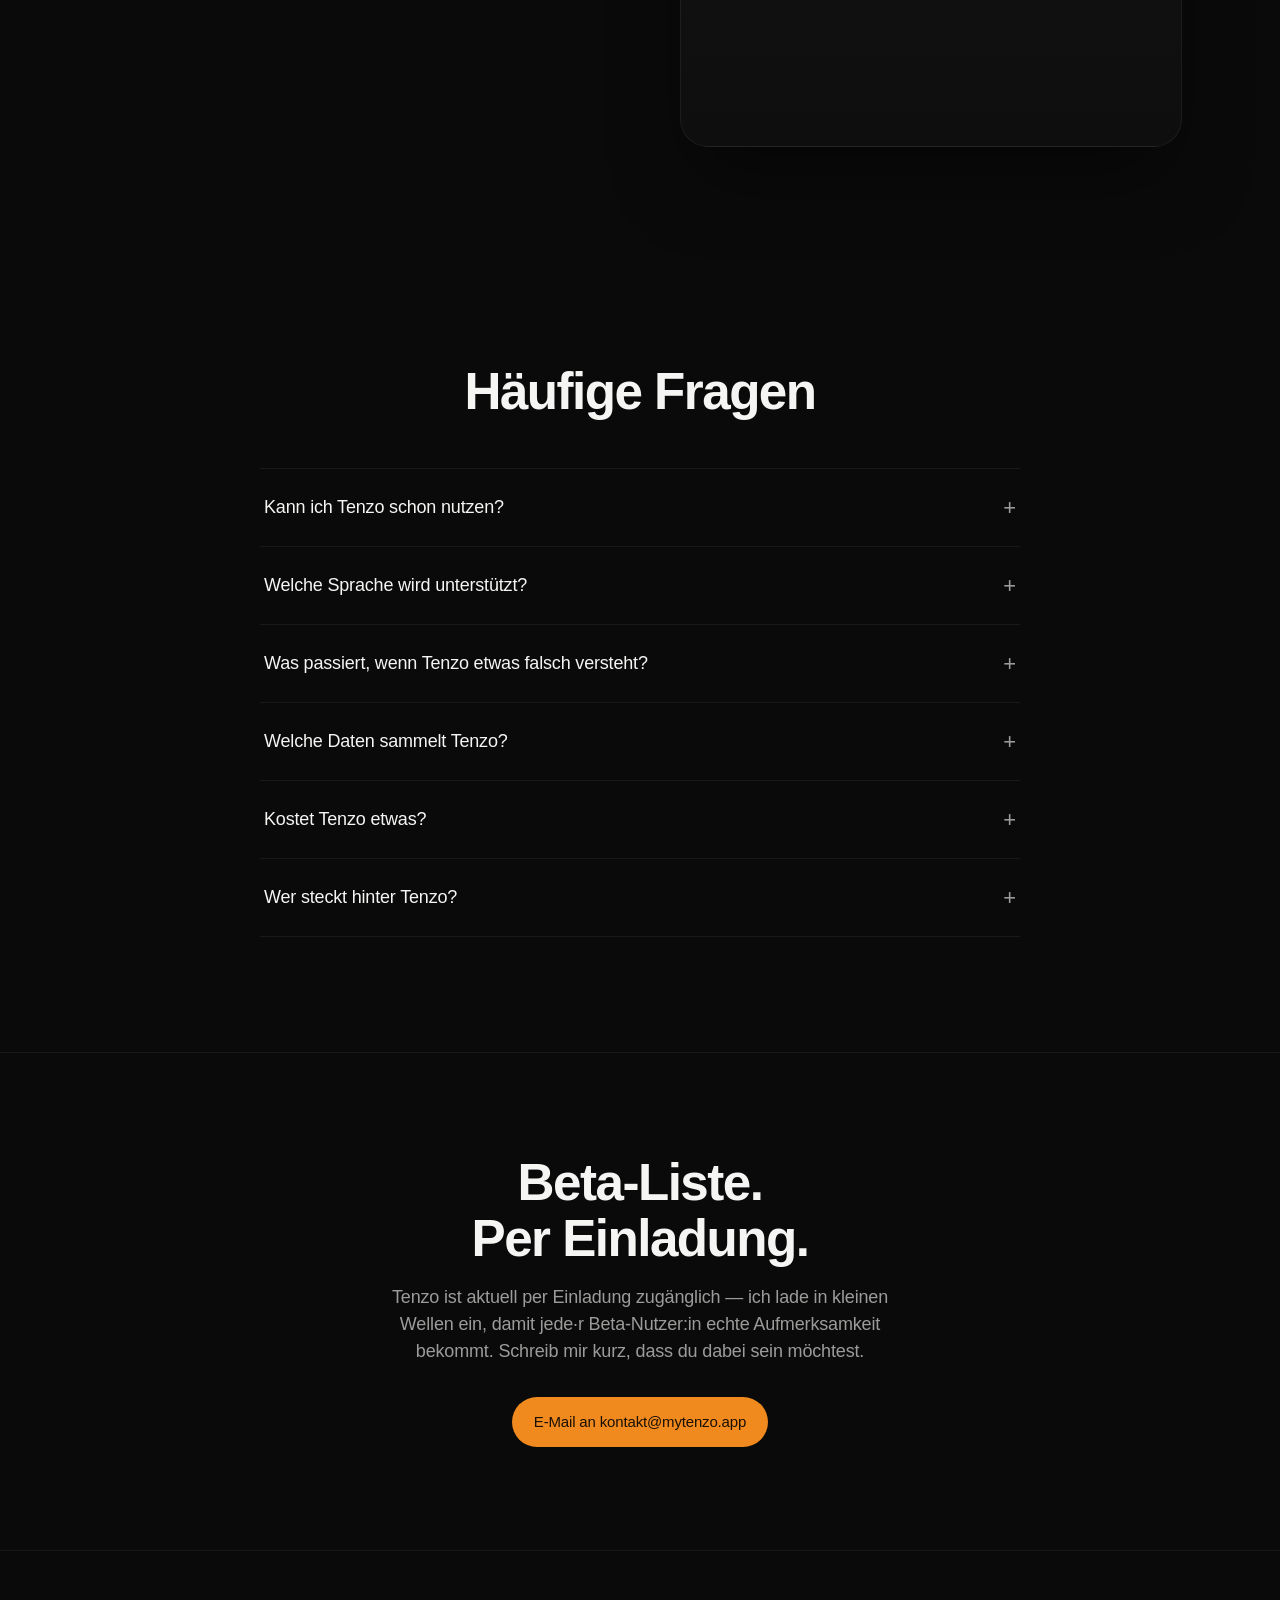
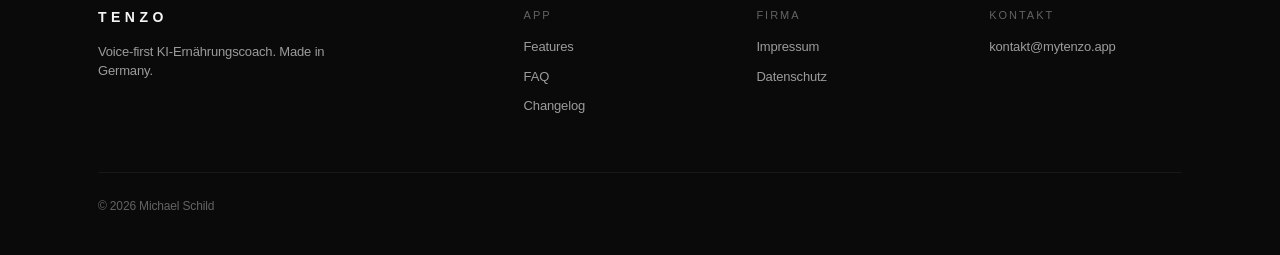
==== commit 9312d0ac: "changelog: 2026-05-24 — voice-chat hardening + foto context + food-name cleanup Voice-chat: - TAG-KO" ====
--- a/index.html
+++ b/index.html
@@ -374,7 +374,7 @@
             <div class="va-ring-hero">
               <div class="va-ring-eye">kcal übrig</div>
               <div class="va-ring-big">1.412</div>
-              <div class="va-ring-sub">1.192 verbraucht · Ziel 2.604</div>
+              <div class="va-ring-sub">1.192 gegessen · Ziel 2.604</div>
             </div>
           </div>
           <div class="va-pills">
